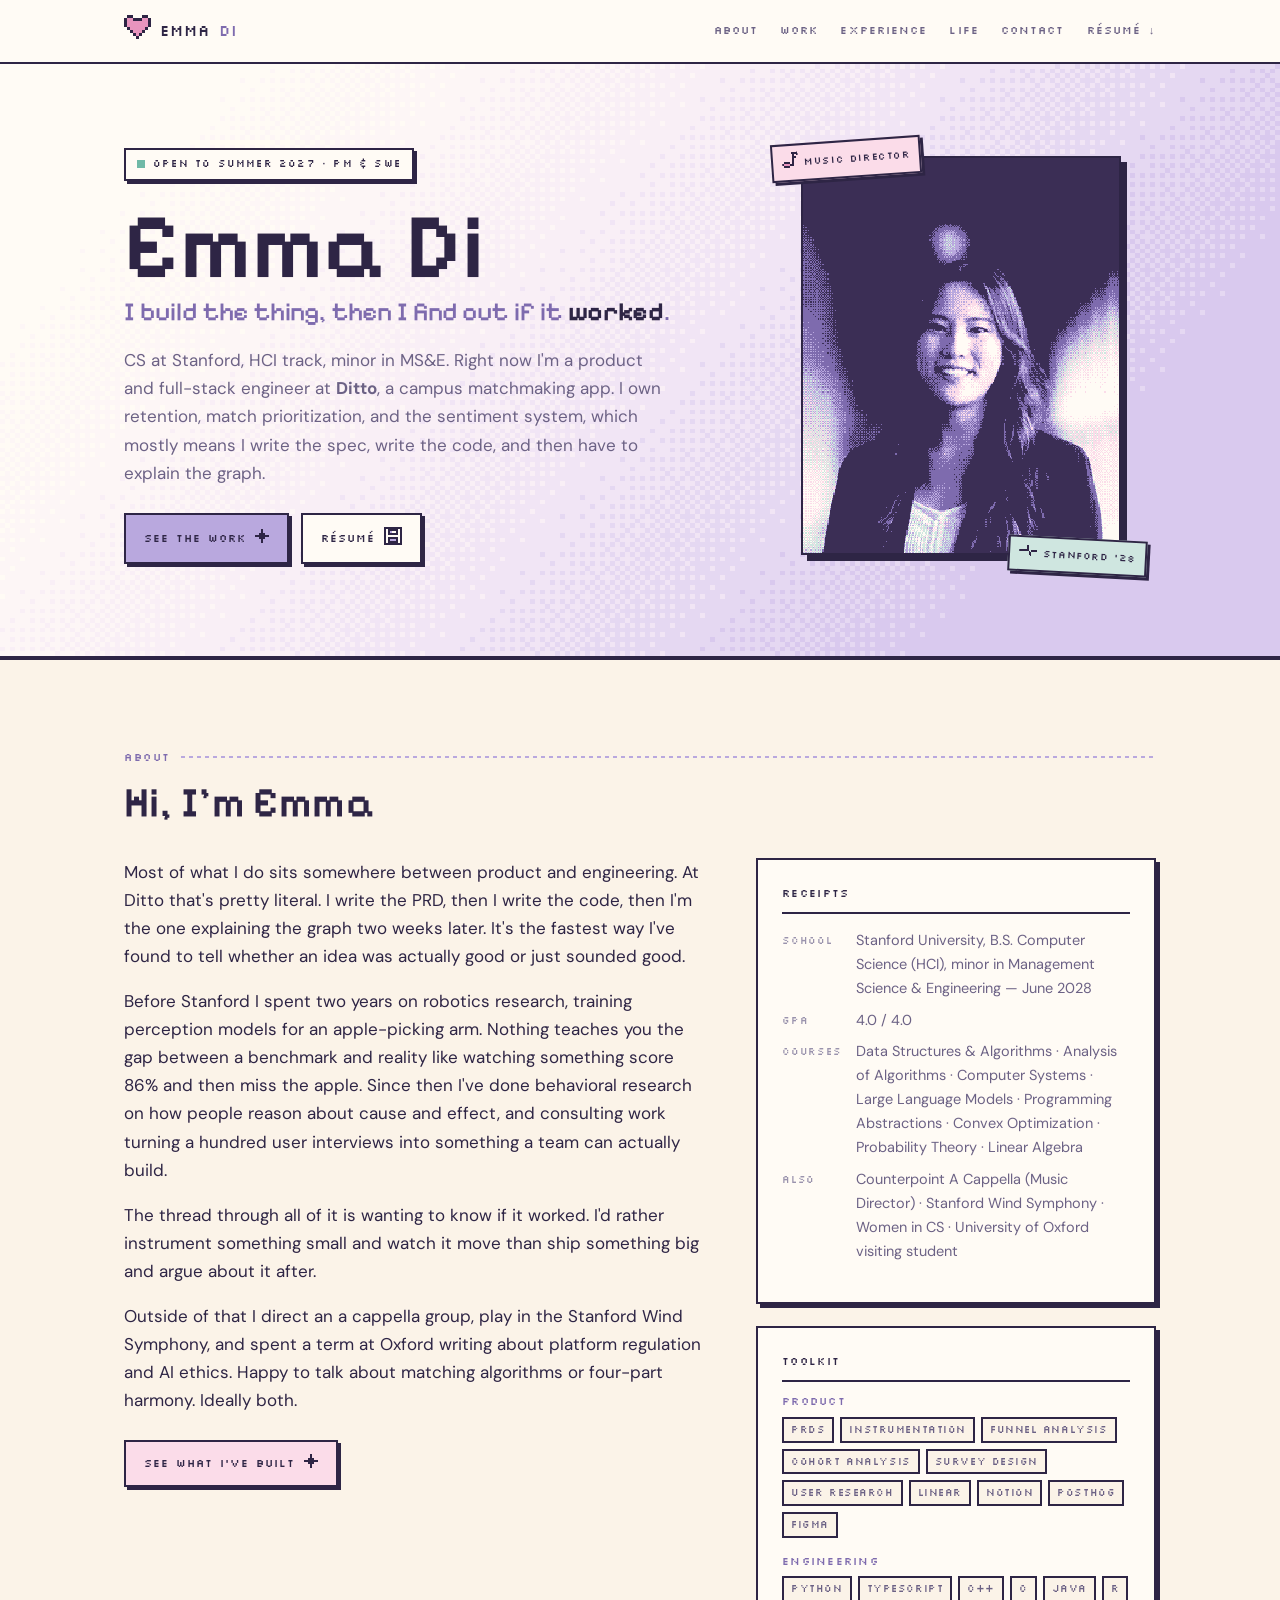
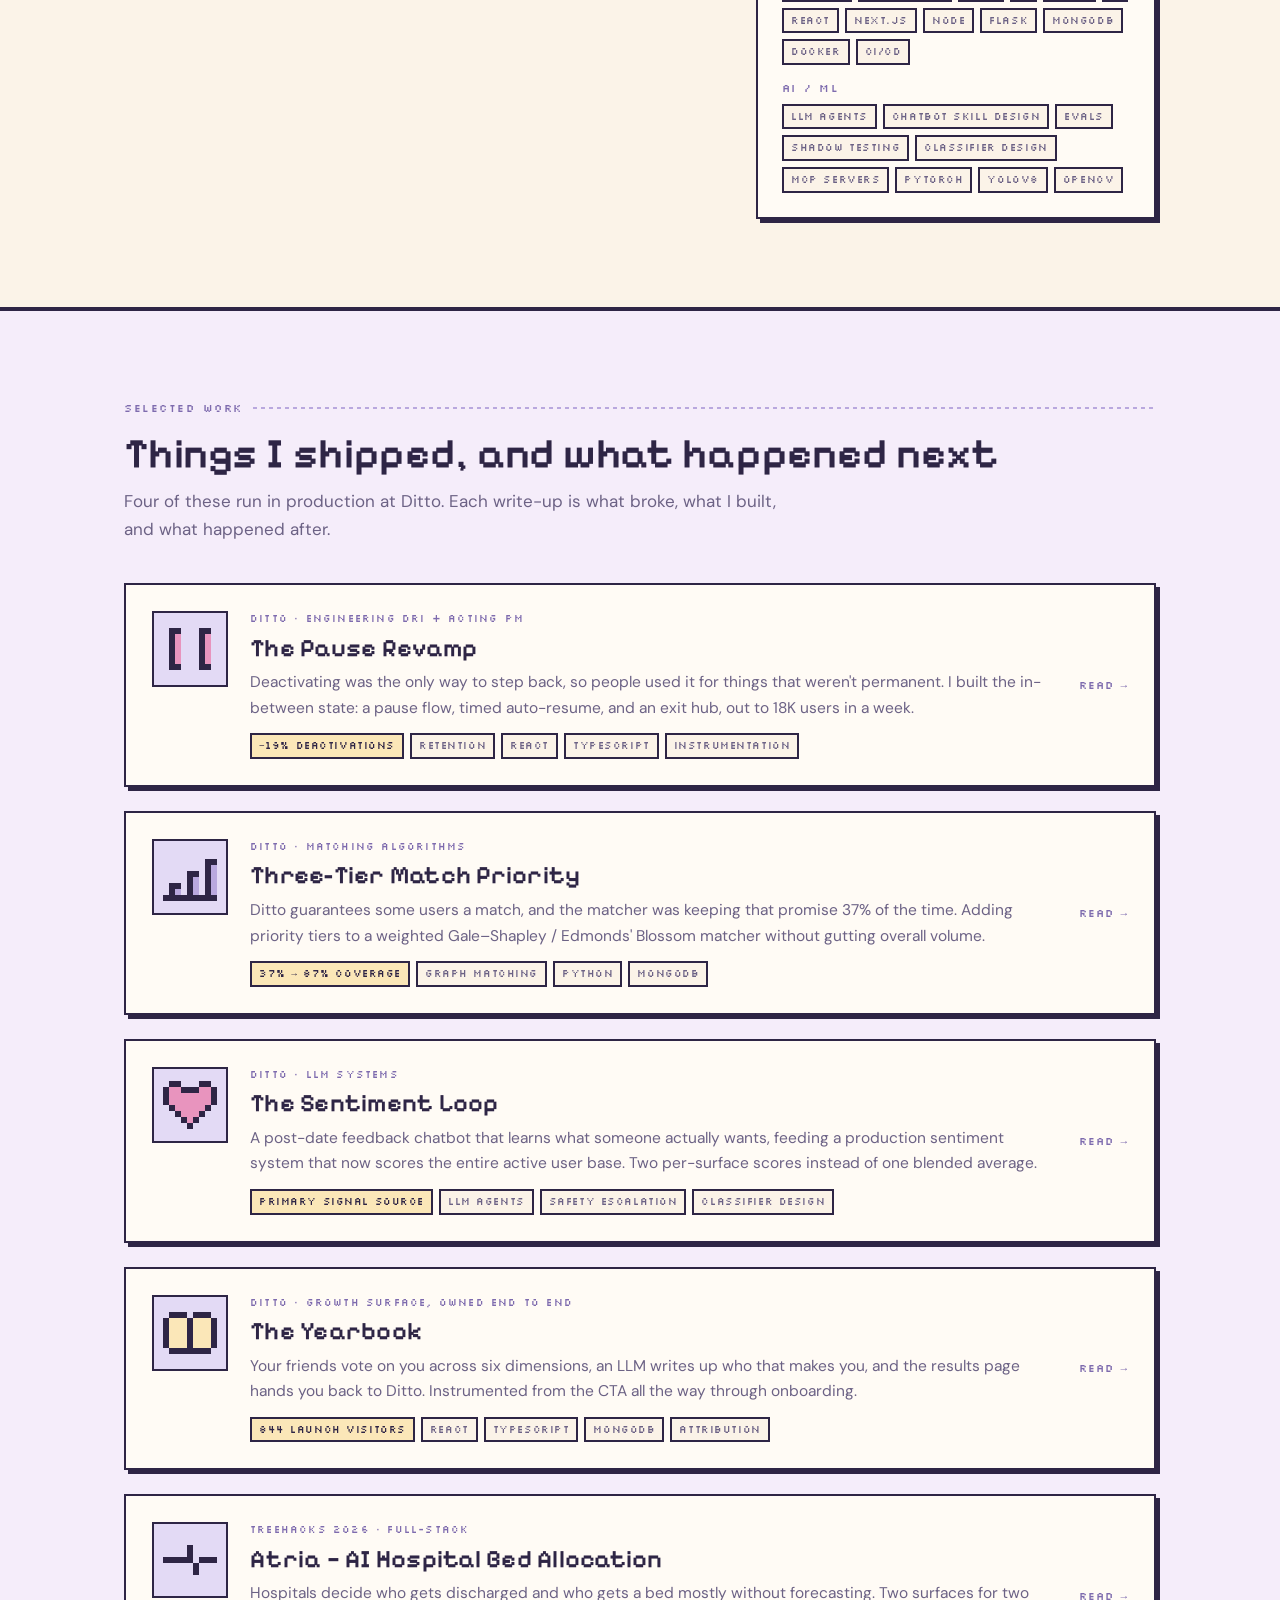
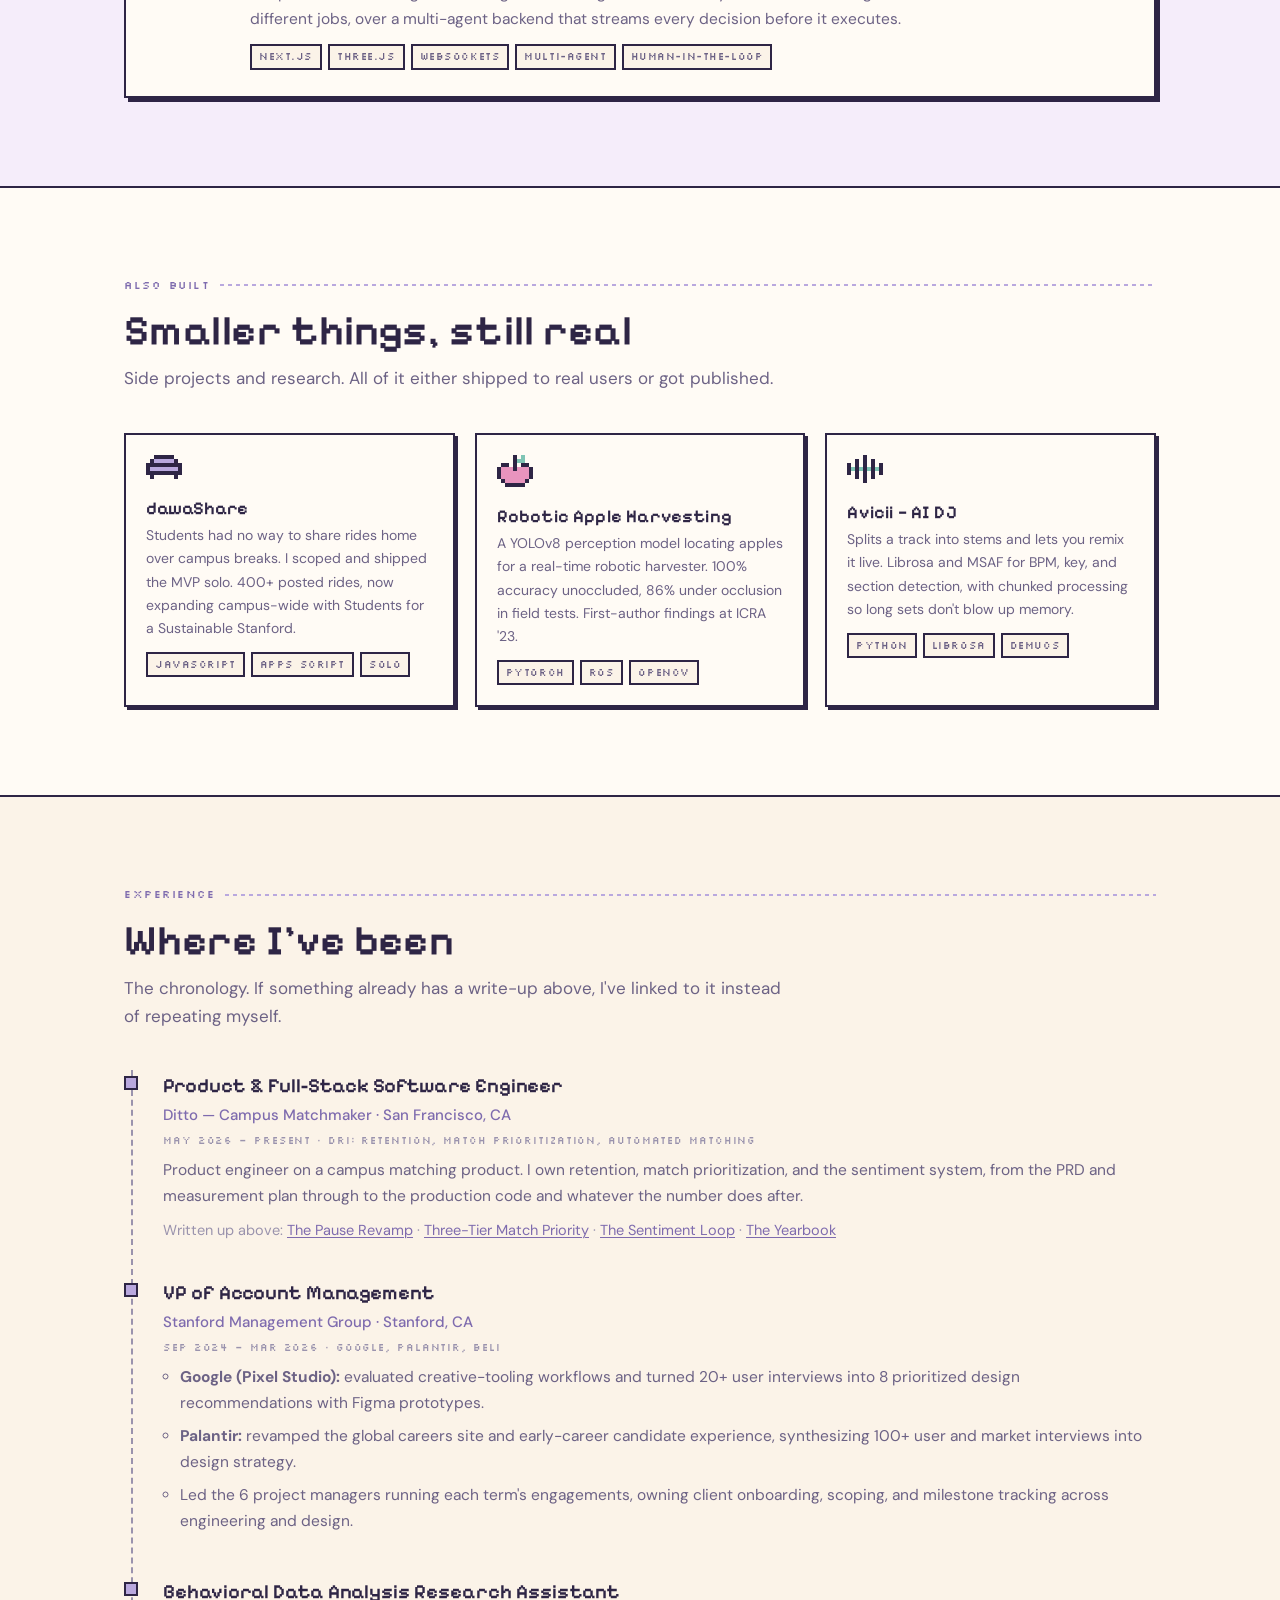
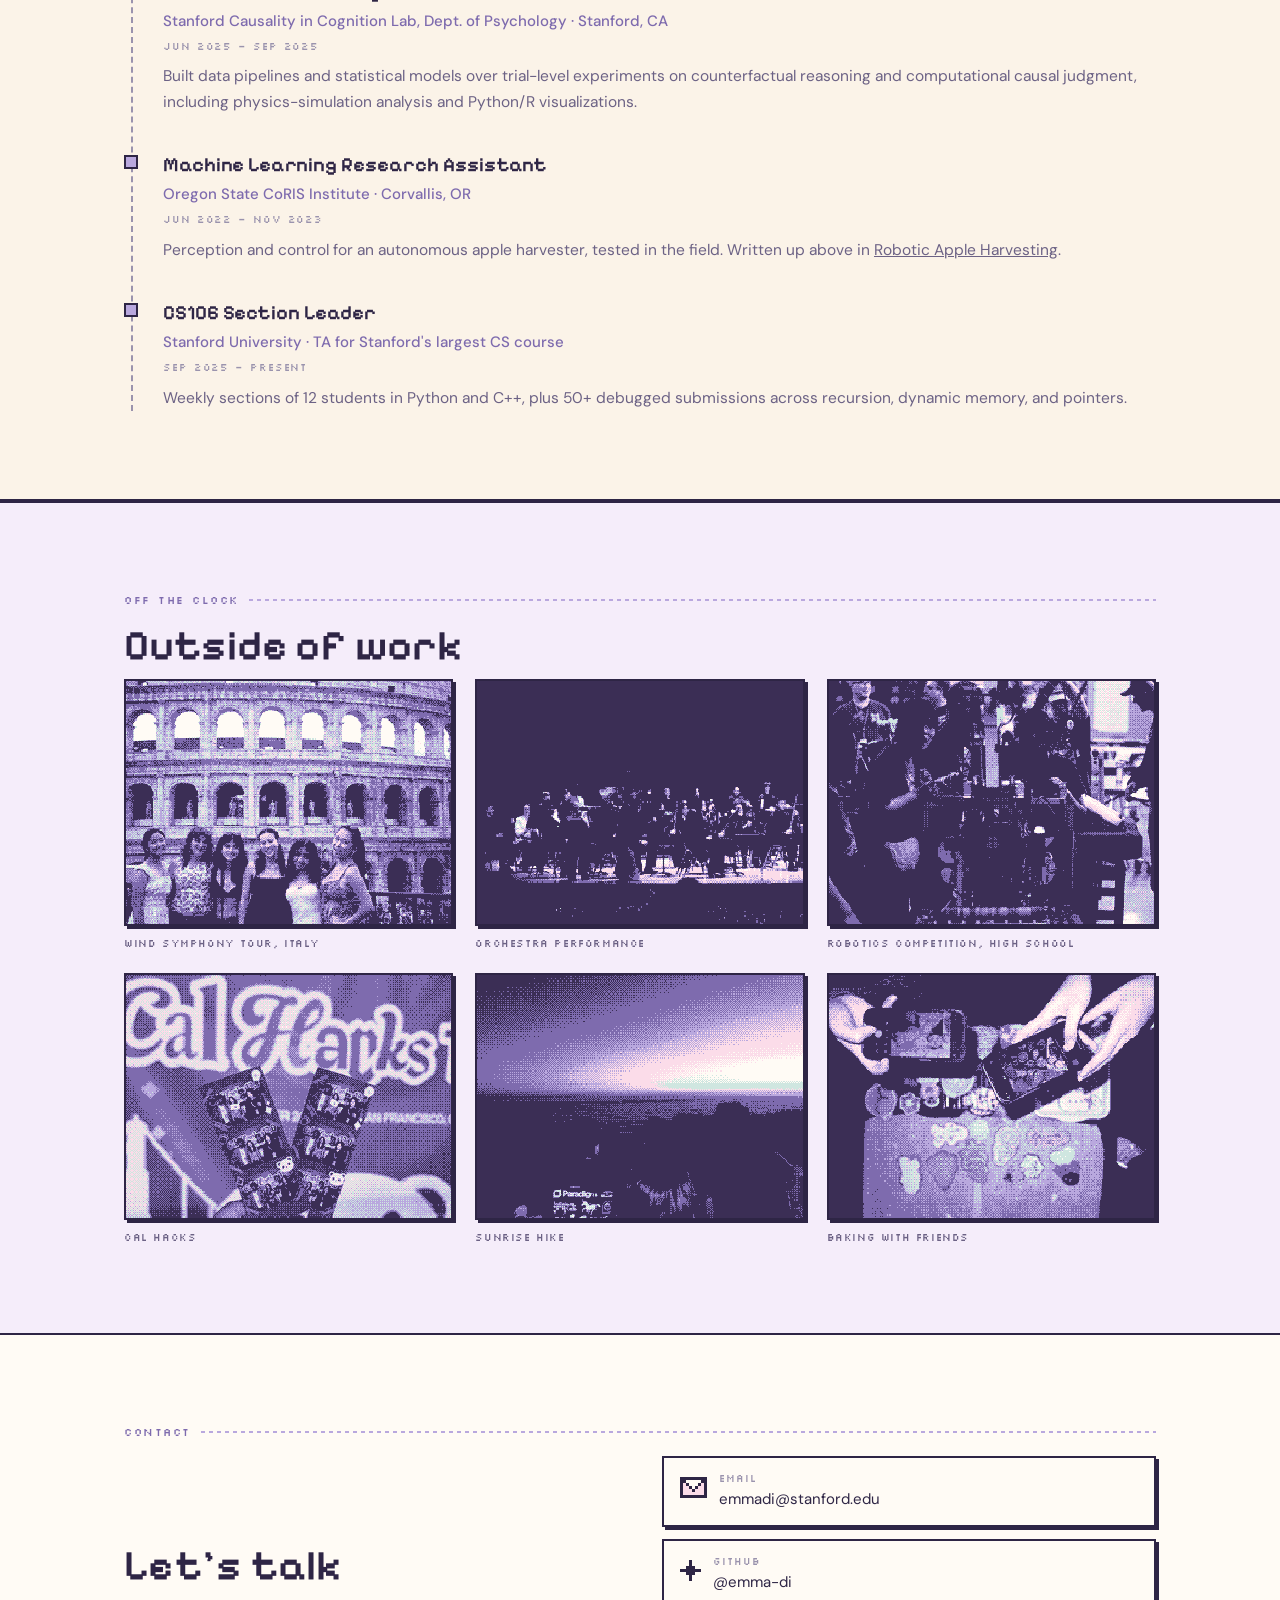
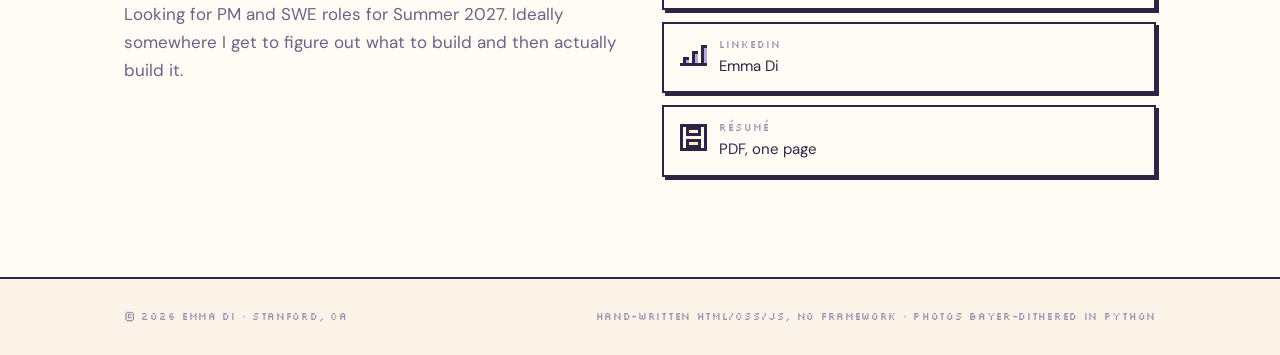
==== index.html @ 9a25c377 "Fix stretched headshot, crop to 4:5 The height attribute was acting as a presentational hint against" ====
<!doctype html>
<html lang="en">
  <head>
    <meta charset="utf-8" />
    <meta name="viewport" content="width=device-width, initial-scale=1" />
    <title>Emma Di — Product &amp; Full-Stack Engineer</title>
    <meta
      name="description"
      content="Emma Di — product and full-stack engineer. CS (HCI) at Stanford, product engineer at Ditto. I ship the product and own the number it moves."
    />
    <meta
      property="og:title"
      content="Emma Di — Product &amp; Full-Stack Engineer"
    />
    <meta
      property="og:description"
      content="I ship the product and own the number it moves. CS (HCI) @ Stanford, product engineer @ Ditto."
    />
    <meta property="og:type" content="website" />
    <meta property="og:url" content="https://emma-di.github.io/" />
    <link
      rel="icon"
      href="data:image/svg+xml,%3Csvg xmlns='http://www.w3.org/2000/svg' viewBox='0 0 9 8' shape-rendering='crispEdges'%3E%3Cpath fill='%23E894BE' d='M1 1h2v1H1zM6 1h2v1H6zM1 2h7v2H1zM2 4h5v1H2zM3 5h3v1H3zM4 6h1v1H4z'/%3E%3C/svg%3E"
    />
    <link rel="preconnect" href="https://fonts.googleapis.com" />
    <link rel="preconnect" href="https://fonts.gstatic.com" crossorigin />
    <link
      href="https://fonts.googleapis.com/css2?family=Pixelify+Sans:wght@400..700&family=Silkscreen:wght@400;700&family=DM+Sans:opsz,wght@9..40,400;9..40,500;9..40,700&display=swap"
      rel="stylesheet"
    />
    <link rel="stylesheet" href="assets/style.css" />
  </head>
  <body>
    <nav class="nav">
      <div class="wrap nav__in">
        <a class="nav__mark" href="/">
          <span data-sprite="heart" data-unit="3" data-accent="#E894BE"></span>
          EMMA<span>DI</span>
        </a>
        <button
          class="nav__toggle"
          aria-expanded="false"
          aria-controls="navlinks"
        >
          MENU
        </button>
        <div class="nav__links" id="navlinks">
          <a href="#about">About</a>
          <a href="#work">Work</a>
          <a href="#experience">Experience</a>
          <a href="#life">Life</a>
          <a href="#contact">Contact</a>
          <a href="assets/EmmaDi-Resume.pdf">Résumé ↓</a>
        </div>
      </div>
    </nav>

    <!-- ============ HERO ============ -->
    <header class="hero">
      <canvas
        class="hero__bg px"
        data-dither="hero"
        aria-hidden="true"
      ></canvas>
      <div class="wrap hero__in">
        <div>
          <p class="hero__status">
            <span class="blip"></span> Open to Summer 2027 · PM &amp; SWE
          </p>
          <h1>Emma Di</h1>
          <p class="hero__tag">I build the thing, then I find out if it <b>worked</b>.</p>
          <p class="hero__body">
            CS at Stanford, HCI track, minor in MS&amp;E. Right now I'm a product and
            full-stack engineer at <b>Ditto</b>, a campus matchmaking app. I own
            retention, match prioritization, and the sentiment system, which mostly
            means I write the spec, write the code, and then have to explain the graph.
          </p>
          <div class="hero__cta">
            <a class="btn btn--primary" href="#work"
              >See the work <span data-sprite="star" data-unit="2"></span
            ></a>
            <a class="btn" href="assets/EmmaDi-Resume.pdf"
              >Résumé
              <span
                data-sprite="disk"
                data-unit="2"
                data-accent="#B9A8DE"
              ></span
            ></a>
          </div>
        </div>

        <div class="portrait">
          <div class="portrait__frame">
            <span class="sticker sticker--tl">
              <span
                data-sprite="note"
                data-unit="2"
                data-accent="#E894BE"
              ></span>
              music director
            </span>
            <img
              class="px"
              src="assets/img/emma.png"
              alt="Emma Di"
              width="260"
              height="325"
            />
            <span class="sticker sticker--br">
              <span data-sprite="pulse" data-unit="2"></span> stanford '28
            </span>
          </div>
        </div>
      </div>
    </header>

    <!-- ============ ABOUT ============ -->
    <section class="section section--tint" id="about">
      <div class="wrap">
        <p class="eyebrow reveal">About</p>
        <h2 class="section-title reveal">Hi, I'm Emma</h2>

        <div class="about" style="margin-top: 32px">
          <div class="reveal">
            <p>
              Most of what I do sits somewhere between product and engineering. At Ditto
              that's pretty literal. I write the PRD, then I write the code, then I'm the
              one explaining the graph two weeks later. It's the fastest way I've found to
              tell whether an idea was actually good or just sounded good.
            </p>
            <p>
              Before Stanford I spent two years on robotics research, training perception
              models for an apple-picking arm. Nothing teaches you the gap between a
              benchmark and reality like watching something score 86% and then miss the
              apple. Since then I've done behavioral research on how people reason about
              cause and effect, and consulting work turning a hundred user interviews into
              something a team can actually build.
            </p>
            <p>
              The thread through all of it is wanting to know if it worked. I'd rather
              instrument something small and watch it move than ship something big and
              argue about it after.
            </p>
            <p>
              Outside of that I direct an a cappella group, play in the Stanford Wind
              Symphony, and spent a term at Oxford writing about platform regulation and
              AI ethics. Happy to talk about matching algorithms or four-part harmony.
              Ideally both.
            </p>
            <p style="margin-top: 26px">
              <a class="btn btn--blush" href="#work"
                >See what I've built
                <span data-sprite="star" data-unit="2"></span
              ></a>
            </p>
          </div>

          <div class="reveal">
            <div class="panel" style="margin-bottom: 22px">
              <div class="panel__title">Receipts</div>
              <dl class="kv">
                <dt>School</dt>
                <dd>
                  Stanford University, B.S. Computer Science (HCI), minor in
                  Management Science &amp; Engineering — June 2028
                </dd>
                <dt>GPA</dt>
                <dd>4.0 / 4.0</dd>
                <dt>Courses</dt>
                <dd>
                  Data Structures &amp; Algorithms · Analysis of Algorithms ·
                  Computer Systems · Large Language Models · Programming
                  Abstractions · Convex Optimization · Probability Theory ·
                  Linear Algebra
                </dd>
                <dt>Also</dt>
                <dd>
                  Counterpoint A Cappella (Music Director) · Stanford Wind
                  Symphony · Women in CS · University of Oxford visiting student
                </dd>
              </dl>
            </div>

            <div class="panel">
              <div class="panel__title">Toolkit</div>
              <div class="skills">
                <div>
                  <h4>Product</h4>
                  <div class="chips">
                    <span class="chip">PRDs</span
                    ><span class="chip">Instrumentation</span
                    ><span class="chip">Funnel analysis</span>
                    <span class="chip">Cohort analysis</span
                    ><span class="chip">Survey design</span
                    ><span class="chip">User research</span>
                    <span class="chip">Linear</span
                    ><span class="chip">Notion</span
                    ><span class="chip">PostHog</span
                    ><span class="chip">Figma</span>
                  </div>
                </div>
                <div>
                  <h4>Engineering</h4>
                  <div class="chips">
                    <span class="chip">Python</span
                    ><span class="chip">TypeScript</span
                    ><span class="chip">C++</span><span class="chip">C</span>
                    <span class="chip">Java</span><span class="chip">R</span
                    ><span class="chip">React</span
                    ><span class="chip">Next.js</span>
                    <span class="chip">Node</span><span class="chip">Flask</span
                    ><span class="chip">MongoDB</span
                    ><span class="chip">Docker</span
                    ><span class="chip">CI/CD</span>
                  </div>
                </div>
                <div>
                  <h4>AI / ML</h4>
                  <div class="chips">
                    <span class="chip">LLM agents</span
                    ><span class="chip">Chatbot skill design</span
                    ><span class="chip">Evals</span>
                    <span class="chip">Shadow testing</span
                    ><span class="chip">Classifier design</span
                    ><span class="chip">MCP servers</span>
                    <span class="chip">PyTorch</span
                    ><span class="chip">YOLOv8</span
                    ><span class="chip">OpenCV</span>
                  </div>
                </div>
              </div>
            </div>
          </div>
        </div>
      </div>
    </section>

    <!-- ============ WORK ============ -->
    <section class="section section--lilac" id="work">
      <div class="wrap">
        <p class="eyebrow reveal">Selected work</p>
        <h2 class="section-title reveal">
          Things I shipped, and what happened next
        </h2>
        <p class="section-lede reveal">
          Four of these run in production at Ditto. Each write-up is what broke, what I
          built, and what happened after.
        </p>

        <div class="work-grid">
          <a class="card reveal" href="work/pause-revamp.html">
            <span
              class="card__icon"
              data-sprite="pause"
              data-unit="6"
              data-accent="#E894BE"
            ></span>
            <div>
              <div class="card__kicker">
                Ditto · Engineering DRI + acting PM
              </div>
              <h3>The Pause Revamp</h3>
              <p>
                Deactivating was the only way to step back, so people used it
                for things that weren't permanent. I built the in-between state:
                a pause flow, timed auto-resume, and an exit hub, out to 18K
                users in a week.
              </p>
              <div class="chips">
                <span class="chip chip--win">−19% deactivations</span>
                <span class="chip">Retention</span
                ><span class="chip">React</span>
                <span class="chip">TypeScript</span
                ><span class="chip">Instrumentation</span>
              </div>
            </div>
            <span class="card__go">Read →</span>
          </a>

          <a class="card reveal" href="work/match-priority.html">
            <span
              class="card__icon"
              data-sprite="graph"
              data-unit="6"
              data-accent="#B9A8DE"
            ></span>
            <div>
              <div class="card__kicker">Ditto · Matching algorithms</div>
              <h3>Three-Tier Match Priority</h3>
              <p>
                Ditto guarantees some users a match, and the matcher was keeping
                that promise 37% of the time. Adding priority tiers to a
                weighted Gale–Shapley / Edmonds' Blossom matcher without gutting
                overall volume.
              </p>
              <div class="chips">
                <span class="chip chip--win">37% → 87% coverage</span>
                <span class="chip">Graph matching</span
                ><span class="chip">Python</span>
                <span class="chip">MongoDB</span>
              </div>
            </div>
            <span class="card__go">Read →</span>
          </a>

          <a class="card reveal" href="work/sentiment-loop.html">
            <span
              class="card__icon"
              data-sprite="heart"
              data-unit="6"
              data-accent="#E894BE"
            ></span>
            <div>
              <div class="card__kicker">Ditto · LLM systems</div>
              <h3>The Sentiment Loop</h3>
              <p>
                A post-date feedback chatbot that learns what someone actually
                wants, feeding a production sentiment system that now scores the
                entire active user base. Two per-surface scores instead of one
                blended average.
              </p>
              <div class="chips">
                <span class="chip chip--win">Primary signal source</span>
                <span class="chip">LLM agents</span
                ><span class="chip">Safety escalation</span>
                <span class="chip">Classifier design</span>
              </div>
            </div>
            <span class="card__go">Read →</span>
          </a>

          <a class="card reveal" href="work/yearbook.html">
            <span
              class="card__icon"
              data-sprite="book"
              data-unit="6"
              data-accent="#FBE7B8"
            ></span>
            <div>
              <div class="card__kicker">
                Ditto · Growth surface, owned end to end
              </div>
              <h3>The Yearbook</h3>
              <p>
                Your friends vote on you across six dimensions, an LLM writes up
                who that makes you, and the results page hands you back to
                Ditto. Instrumented from the CTA all the way through onboarding.
              </p>
              <div class="chips">
                <span class="chip chip--win">844 launch visitors</span>
                <span class="chip">React</span
                ><span class="chip">TypeScript</span>
                <span class="chip">MongoDB</span
                ><span class="chip">Attribution</span>
              </div>
            </div>
            <span class="card__go">Read →</span>
          </a>

          <a class="card reveal" href="work/atria.html">
            <span
              class="card__icon"
              data-sprite="pulse"
              data-unit="6"
              data-accent="#7FC4B4"
            ></span>
            <div>
              <div class="card__kicker">TreeHacks 2026 · Full-stack</div>
              <h3>Atria — AI Hospital Bed Allocation</h3>
              <p>
                Hospitals decide who gets discharged and who gets a bed mostly
                without forecasting. Two surfaces for two different jobs, over a
                multi-agent backend that streams every decision before it
                executes.
              </p>
              <div class="chips">
                <span class="chip">Next.js</span
                ><span class="chip">Three.js</span>
                <span class="chip">WebSockets</span
                ><span class="chip">Multi-agent</span>
                <span class="chip">Human-in-the-loop</span>
              </div>
            </div>
            <span class="card__go">Read →</span>
          </a>
        </div>
      </div>
    </section>

    <!-- ============ MORE ============ -->
    <section class="section">
      <div class="wrap">
        <p class="eyebrow reveal">Also built</p>
        <h2 class="section-title reveal">Smaller things, still real</h2>
        <p class="section-lede reveal">
          Side projects and research. All of it either shipped to real users or got
          published.
        </p>

        <div class="mini-grid">
          <a
            class="mini reveal"
            href="https://github.com/emma-di/dawaShare"
            target="_blank"
            rel="noopener"
          >
            <span data-sprite="car" data-unit="4" data-accent="#B9A8DE"></span>
            <h4 style="margin-top: 12px">dawaShare</h4>
            <p>
              Students had no way to share rides home over campus breaks. I
              scoped and shipped the MVP solo. 400+ posted rides, now expanding
              campus-wide with Students for a Sustainable Stanford.
            </p>
            <div class="chips">
              <span class="chip">JavaScript</span
              ><span class="chip">Apps Script</span
              ><span class="chip">Solo</span>
            </div>
          </a>

          <a
            class="mini reveal"
            id="apple"
            href="https://github.com/emma-di/applevision_rospkg"
            target="_blank"
            rel="noopener"
          >
            <span
              data-sprite="apple"
              data-unit="4"
              data-accent="#E894BE"
            ></span>
            <h4 style="margin-top: 12px">Robotic Apple Harvesting</h4>
            <p>
              A YOLOv8 perception model locating apples for a real-time robotic
              harvester. 100% accuracy unoccluded, 86% under occlusion in field
              tests. First-author findings at ICRA '23.
            </p>
            <div class="chips">
              <span class="chip">PyTorch</span><span class="chip">ROS</span
              ><span class="chip">OpenCV</span>
            </div>
          </a>

          <a
            class="mini reveal"
            href="https://github.com/emma-di/avicii"
            target="_blank"
            rel="noopener"
          >
            <span data-sprite="wave" data-unit="4" data-accent="#7FC4B4"></span>
            <h4 style="margin-top: 12px">Avicii — AI DJ</h4>
            <p>
              Splits a track into stems and lets you remix it live. Librosa and
              MSAF for BPM, key, and section detection, with chunked processing
              so long sets don't blow up memory.
            </p>
            <div class="chips">
              <span class="chip">Python</span><span class="chip">Librosa</span
              ><span class="chip">Demucs</span>
            </div>
          </a>
        </div>
      </div>
    </section>

    <!-- ============ EXPERIENCE ============ -->
    <section class="section section--tint" id="experience">
      <div class="wrap">
        <p class="eyebrow reveal">Experience</p>
        <h2 class="section-title reveal">Where I've been</h2>
        <p class="section-lede reveal">
          The chronology. If something already has a write-up above, I've linked to it
          instead of repeating myself.
        </p>

        <ul class="tl">
          <li class="reveal">
            <div class="tl__role">
              Product &amp; Full-Stack Software Engineer
            </div>
            <div class="tl__org">
              Ditto — Campus Matchmaker · San Francisco, CA
            </div>
            <div class="tl__when">
              May 2026 – Present · DRI: retention, match prioritization,
              automated matching
            </div>
            <div class="tl__body">
              <p style="margin-bottom:10px">
                Product engineer on a campus matching product. I own retention, match
                prioritization, and the sentiment system, from the PRD and measurement
                plan through to the production code and whatever the number does after.
              </p>
              <p class="tl__links" style="margin:0">
                Written up above:
                <a href="work/pause-revamp.html">The Pause Revamp</a> ·
                <a href="work/match-priority.html">Three-Tier Match Priority</a> ·
                <a href="work/sentiment-loop.html">The Sentiment Loop</a> ·
                <a href="work/yearbook.html">The Yearbook</a>
              </p>
            </div>
          </li>

          <li class="reveal">
            <div class="tl__role">VP of Account Management</div>
            <div class="tl__org">Stanford Management Group · Stanford, CA</div>
            <div class="tl__when">
              Sep 2024 – Mar 2026 · Google, Palantir, Beli
            </div>
            <div class="tl__body">
              <ul>
                <li>
                  <b>Google (Pixel Studio):</b> evaluated creative-tooling
                  workflows and turned 20+ user interviews into 8 prioritized
                  design recommendations with Figma prototypes.
                </li>
                <li>
                  <b>Palantir:</b> revamped the global careers site and
                  early-career candidate experience, synthesizing 100+ user and
                  market interviews into design strategy.
                </li>
                <li>
                  Led the 6 project managers running each term's engagements,
                  owning client onboarding, scoping, and milestone tracking
                  across engineering and design.
                </li>
              </ul>
            </div>
          </li>

          <li class="reveal">
            <div class="tl__role">
              Behavioral Data Analysis Research Assistant
            </div>
            <div class="tl__org">
              Stanford Causality in Cognition Lab, Dept. of Psychology ·
              Stanford, CA
            </div>
            <div class="tl__when">Jun 2025 – Sep 2025</div>
            <div class="tl__body">
              Built data pipelines and statistical models over trial-level
              experiments on counterfactual reasoning and computational causal
              judgment, including physics-simulation analysis and Python/R
              visualizations.
            </div>
          </li>

          <li class="reveal">
            <div class="tl__role">Machine Learning Research Assistant</div>
            <div class="tl__org">
              Oregon State CoRIS Institute · Corvallis, OR
            </div>
            <div class="tl__when">Jun 2022 – Nov 2023</div>
            <div class="tl__body">
              Perception and control for an autonomous apple harvester, tested in the
              field. Written up above in
              <a href="#apple">Robotic Apple Harvesting</a>.
            </div>
          </li>

          <li class="reveal">
            <div class="tl__role">CS106 Section Leader</div>
            <div class="tl__org">
              Stanford University · TA for Stanford's largest CS course
            </div>
            <div class="tl__when">Sep 2025 – Present</div>
            <div class="tl__body">
              Weekly sections of 12 students in Python and C++, plus 50+
              debugged submissions across recursion, dynamic memory, and
              pointers.
            </div>
          </li>
        </ul>
      </div>
    </section>

    <!-- ============ LIFE ============ -->
    <section class="section section--lilac" id="life">
      <div class="wrap">
        <p class="eyebrow reveal">Off the clock</p>
        <h2 class="section-title reveal">Outside of work</h2>

        <div class="life">
          <figure class="reveal">
            <img
              class="px"
              src="assets/img/life-symphony.png"
              alt="On tour in Italy with the Stanford Wind Symphony"
              loading="lazy"
            />
            <figcaption>Wind Symphony tour, Italy</figcaption>
          </figure>
          <figure class="reveal">
            <img
              class="px"
              src="assets/img/life-orchestra.png"
              alt="Performing with an orchestra"
              loading="lazy"
            />
            <figcaption>Orchestra performance</figcaption>
          </figure>
          <figure class="reveal">
            <img
              class="px"
              src="assets/img/life-robotics.png"
              alt="High school robotics team at competition"
              loading="lazy"
            />
            <figcaption>
              Robotics competition, high school
            </figcaption>
          </figure>
          <figure class="reveal">
            <img
              class="px"
              src="assets/img/life-hackathon.png"
              alt="Photo booth at a Cal Hacks event"
              loading="lazy"
            />
            <figcaption>Cal Hacks</figcaption>
          </figure>
          <figure class="reveal">
            <img
              class="px"
              src="assets/img/life-hike.png"
              alt="Sunrise hike with friends"
              loading="lazy"
            />
            <figcaption>Sunrise hike</figcaption>
          </figure>
          <figure class="reveal">
            <img
              class="px"
              src="assets/img/life-cookies.png"
              alt="Baking cookies with friends"
              loading="lazy"
            />
            <figcaption>
              Baking with friends
            </figcaption>
          </figure>
        </div>
      </div>
    </section>

    <!-- ============ CONTACT ============ -->
    <section class="section" id="contact">
      <div class="wrap">
        <p class="eyebrow reveal">Contact</p>
        <div class="contact">
          <div class="reveal">
            <h2 class="section-title">Let's talk</h2>
            <p style="color: var(--ink-2); max-width: 46ch">
              Looking for PM and SWE roles for Summer 2027. Ideally somewhere I get to figure
          out what to build and then actually build it.
            </p>
          </div>

          <ul class="contact-list reveal">
            <li>
              <a href="mailto:emmadi@stanford.edu">
                <span
                  data-sprite="mail"
                  data-unit="3"
                  data-accent="#FBDCE9"
                ></span>
                <span><b>Email</b>emmadi@stanford.edu</span></a
              >
            </li>
            <li>
              <a
                href="https://github.com/emma-di"
                target="_blank"
                rel="noopener"
              >
                <span data-sprite="star" data-unit="3"></span>
                <span><b>GitHub</b>@emma-di</span></a
              >
            </li>
            <li>
              <a
                href="https://linkedin.com/in/emma-di-0b9423253/"
                target="_blank"
                rel="noopener"
              >
                <span
                  data-sprite="graph"
                  data-unit="3"
                  data-accent="#B9A8DE"
                ></span>
                <span><b>LinkedIn</b>Emma Di</span></a
              >
            </li>
            <li>
              <a href="assets/EmmaDi-Resume.pdf">
                <span
                  data-sprite="disk"
                  data-unit="3"
                  data-accent="#FBE7B8"
                ></span>
                <span><b>Résumé</b>PDF, one page</span></a
              >
            </li>
          </ul>
        </div>
      </div>
    </section>

    <footer class="footer">
      <div class="wrap footer__in">
        <span>© <span data-year>2026</span> Emma Di · Stanford, CA</span>
        <span
          >Hand-written HTML/CSS/JS, no framework · photos Bayer-dithered in
          Python</span
        >
      </div>
    </footer>

    <script src="assets/site.js"></script>
  </body>
</html>
---- assets/style.css ----
/* ============================================================
   emma di — pastel pixel portfolio
   4px grid, 2px borders, hard shadows, no border-radius.
   ============================================================ */

:root {
  --paper: #fffbf5;
  --paper-2: #fbf3e8;
  --paper-3: #f5edfa;
  --ink: #2e2545;
  --ink-2: #6c6285;
  --ink-3: #9a93ad;

  --lilac: #b9a8de;
  --lilac-soft: #e3daf5;
  --lilac-deep: #7e6bae;
  --blush: #fbdce9;
  --blush-deep: #e894be;
  --mint: #cfe6e0;
  --mint-deep: #6fb9a7;
  --butter: #fbe7b8;
  --butter-deep: #e0b44e;

  --shadow: 4px 4px 0 var(--ink);
  --shadow-sm: 3px 3px 0 var(--ink);
  --shadow-lg: 6px 6px 0 var(--ink);

  --display: "Pixelify Sans", "Courier New", monospace;
  --micro: "Silkscreen", "Courier New", monospace;
  --body: "DM Sans", -apple-system, BlinkMacSystemFont, "Segoe UI", sans-serif;

  --wrap: 1080px;
}

/* ---------- reset ---------- */
*,
*::before,
*::after {
  box-sizing: border-box;
}
html {
  scroll-behavior: smooth;
  scroll-padding-top: 80px;
}
body {
  margin: 0;
  background: var(--paper);
  color: var(--ink);
  font-family: var(--body);
  font-size: 17px;
  line-height: 1.65;
  -webkit-font-smoothing: antialiased;
}
img {
  max-width: 100%;
  height: auto;
  display: block;
}
a {
  color: inherit;
}
h1,
h2,
h3,
h4 {
  margin: 0;
  font-family: var(--display);
  font-weight: 600;
  line-height: 1.1;
  letter-spacing: 0.01em;
}
p {
  margin: 0 0 1em;
}
ul {
  margin: 0;
  padding-left: 1.15em;
}
li {
  margin-bottom: 0.5em;
}

/* dithered images must stay crunchy at any scale */
.px {
  image-rendering: pixelated;
  image-rendering: crisp-edges;
}

/* ---------- layout ---------- */
.wrap {
  width: 100%;
  max-width: var(--wrap);
  margin: 0 auto;
  padding: 0 24px;
}
.section {
  padding: 88px 0;
}
.section--tint {
  background: var(--paper-2);
  border-block: 2px solid var(--ink);
}
.section--lilac {
  background: var(--paper-3);
  border-block: 2px solid var(--ink);
}

.eyebrow {
  font-family: var(--micro);
  font-size: 11px;
  letter-spacing: 0.14em;
  text-transform: uppercase;
  color: var(--lilac-deep);
  margin: 0 0 14px;
  display: flex;
  align-items: center;
  gap: 10px;
}
.eyebrow::after {
  content: "";
  flex: 1;
  height: 2px;
  background: repeating-linear-gradient(
    90deg,
    var(--lilac) 0 4px,
    transparent 4px 8px
  );
}
.section-title {
  font-size: clamp(28px, 4.4vw, 42px);
  margin-bottom: 10px;
}
.section-lede {
  color: var(--ink-2);
  max-width: 56ch;
  margin-bottom: 40px;
}

/* ---------- checkerboard / dither textures ---------- */
.checker {
  background-image: repeating-conic-gradient(
    var(--lilac) 0% 25%,
    transparent 0% 50%
  );
  background-size: 6px 6px;
}
.checker-soft {
  background-image: repeating-conic-gradient(
    var(--lilac-soft) 0% 25%,
    transparent 0% 50%
  );
  background-size: 6px 6px;
}
.rule {
  height: 8px;
  border: 0;
  background-image: repeating-conic-gradient(
    var(--lilac) 0% 25%,
    transparent 0% 50%
  );
  background-size: 8px 8px;
  margin: 0;
}

/* ---------- nav ---------- */
.nav {
  position: sticky;
  top: 0;
  z-index: 50;
  background: var(--paper);
  border-bottom: 2px solid var(--ink);
}
.nav__in {
  display: flex;
  align-items: center;
  gap: 20px;
  height: 62px;
}
.nav__mark {
  font-family: var(--micro);
  font-size: 15px;
  letter-spacing: 0.06em;
  text-decoration: none;
  margin-right: auto;
  display: flex;
  align-items: center;
  gap: 9px;
}
.nav__mark span {
  color: var(--lilac-deep);
}
.nav__links {
  display: flex;
  gap: 22px;
  align-items: center;
}
.nav__links a {
  font-family: var(--micro);
  font-size: 11px;
  letter-spacing: 0.1em;
  text-transform: uppercase;
  text-decoration: none;
  color: var(--ink-2);
  padding: 4px 0;
  border-bottom: 2px solid transparent;
  transition:
    color 0.12s,
    border-color 0.12s;
}
.nav__links a:hover {
  color: var(--ink);
  border-bottom-color: var(--lilac);
}
.nav__toggle {
  display: none;
}

/* ---------- buttons ---------- */
.btn {
  display: inline-flex;
  align-items: center;
  gap: 9px;
  font-family: var(--micro);
  font-size: 11px;
  letter-spacing: 0.09em;
  text-transform: uppercase;
  text-decoration: none;
  padding: 12px 18px;
  border: 2px solid var(--ink);
  background: var(--paper);
  color: var(--ink);
  box-shadow: var(--shadow-sm);
  cursor: pointer;
  transition:
    transform 0.1s ease,
    box-shadow 0.1s ease;
}
.btn:hover {
  transform: translate(-2px, -2px);
  box-shadow: 5px 5px 0 var(--ink);
}
.btn:active {
  transform: translate(2px, 2px);
  box-shadow: 1px 1px 0 var(--ink);
}
.btn--primary {
  background: var(--lilac);
}
.btn--blush {
  background: var(--blush);
}

/* ---------- hero ---------- */
.hero {
  position: relative;
  overflow: hidden;
  border-bottom: 2px solid var(--ink);
}
.hero__bg {
  position: absolute;
  inset: 0;
  width: 100%;
  height: 100%;
  z-index: 0;
}
.hero__in {
  position: relative;
  z-index: 1;
  display: grid;
  grid-template-columns: 1.35fr 0.9fr;
  gap: 56px;
  align-items: center;
  padding: 84px 24px 92px;
}
.hero h1 {
  font-size: clamp(52px, 9vw, 92px);
  line-height: 0.95;
  margin-bottom: 6px;
}
.hero__tag {
  font-family: var(--display);
  font-size: clamp(19px, 2.6vw, 26px);
  font-weight: 500;
  color: var(--lilac-deep);
  margin-bottom: 18px;
  line-height: 1.25;
}
.hero__tag b {
  color: var(--ink);
  font-weight: 700;
}
.hero__body {
  max-width: 46ch;
  color: var(--ink-2);
  font-size: 17px;
}
.hero__cta {
  display: flex;
  gap: 12px;
  flex-wrap: wrap;
  margin-top: 26px;
}
.hero__status {
  display: inline-flex;
  align-items: center;
  gap: 8px;
  font-family: var(--micro);
  font-size: 10px;
  letter-spacing: 0.12em;
  text-transform: uppercase;
  background: var(--paper);
  border: 2px solid var(--ink);
  box-shadow: var(--shadow-sm);
  padding: 6px 11px;
  margin-bottom: 22px;
  color: var(--ink);
}
.blip {
  width: 8px;
  height: 8px;
  background: var(--mint-deep);
  animation: blip 1.6s steps(2) infinite;
}
@keyframes blip {
  0%,
  60% {
    opacity: 1;
  }
  61%,
  100% {
    opacity: 0.25;
  }
}

.portrait {
  position: relative;
  justify-self: center;
}
.portrait img {
  width: min(320px, 62vw);
  border: 2px solid var(--ink);
  box-shadow: var(--shadow-lg);
  background: var(--paper);
  display: block;
}
.portrait__frame {
  position: relative;
}
.sticker {
  position: absolute;
  z-index: 2;
  background: var(--paper);
  border: 2px solid var(--ink);
  box-shadow: var(--shadow-sm);
  font-family: var(--micro);
  font-size: 10px;
  letter-spacing: 0.06em;
  padding: 6px 9px;
  display: flex;
  align-items: center;
  gap: 6px;
  white-space: nowrap;
}
.sticker--tl {
  top: -16px;
  left: -30px;
  transform: rotate(-4deg);
  background: var(--blush);
}
.sticker--br {
  bottom: -18px;
  right: -26px;
  transform: rotate(3deg);
  background: var(--mint);
}

/* ---------- work cards ---------- */
.work-grid {
  display: grid;
  gap: 24px;
}
.card {
  display: grid;
  grid-template-columns: 76px 1fr auto;
  gap: 22px;
  align-items: start;
  background: var(--paper);
  border: 2px solid var(--ink);
  box-shadow: var(--shadow);
  padding: 26px 26px;
  text-decoration: none;
  color: inherit;
  transition:
    transform 0.12s ease,
    box-shadow 0.12s ease,
    background 0.12s ease;
}
.card:hover {
  transform: translate(-3px, -3px);
  box-shadow: 7px 7px 0 var(--ink);
  background: var(--paper-2);
}
.card__icon {
  width: 76px;
  height: 76px;
  border: 2px solid var(--ink);
  display: grid;
  place-items: center;
  background: var(--lilac-soft);
}
.card__kicker {
  font-family: var(--micro);
  font-size: 10px;
  letter-spacing: 0.12em;
  text-transform: uppercase;
  color: var(--lilac-deep);
  margin-bottom: 7px;
}
.card h3 {
  font-size: 25px;
  margin-bottom: 8px;
}
.card p {
  color: var(--ink-2);
  font-size: 15.5px;
  margin-bottom: 12px;
}
.card__go {
  align-self: center;
  font-family: var(--micro);
  font-size: 11px;
  letter-spacing: 0.08em;
  text-transform: uppercase;
  color: var(--lilac-deep);
  white-space: nowrap;
}
.card:hover .card__go {
  color: var(--ink);
}

.chips {
  display: flex;
  flex-wrap: wrap;
  gap: 6px;
}
.chip {
  font-family: var(--micro);
  font-size: 9.5px;
  letter-spacing: 0.06em;
  text-transform: uppercase;
  border: 2px solid var(--ink);
  padding: 3px 7px;
  background: var(--paper-2);
  color: var(--ink-2);
}
.chip--win {
  background: var(--butter);
  color: var(--ink);
}

/* ---------- small project grid ---------- */
.mini-grid {
  display: grid;
  grid-template-columns: repeat(3, 1fr);
  gap: 20px;
}
.mini {
  border: 2px solid var(--ink);
  background: var(--paper);
  box-shadow: var(--shadow-sm);
  padding: 20px;
  text-decoration: none;
  color: inherit;
  transition:
    transform 0.12s ease,
    box-shadow 0.12s ease;
}
.mini:hover {
  transform: translate(-2px, -2px);
  box-shadow: 5px 5px 0 var(--ink);
}
.mini h4 {
  font-size: 18px;
  margin-bottom: 6px;
}
.mini p {
  font-size: 14px;
  color: var(--ink-2);
  margin-bottom: 12px;
}

/* ---------- experience timeline ---------- */
.tl {
  border-left: 2px dashed var(--ink-3);
  padding-left: 0;
  margin-left: 7px;
  list-style: none;
}
.tl > li {
  position: relative;
  padding: 0 0 34px 30px;
  margin: 0;
}
.tl > li::before {
  content: "";
  position: absolute;
  left: -9px;
  top: 6px;
  width: 14px;
  height: 14px;
  background: var(--lilac);
  border: 2px solid var(--ink);
}
.tl > li:last-child {
  padding-bottom: 0;
}
.tl__role {
  font-family: var(--display);
  font-size: 20px;
  font-weight: 600;
}
.tl__org {
  color: var(--lilac-deep);
  font-weight: 500;
  font-size: 15px;
}
.tl__when {
  font-family: var(--micro);
  font-size: 10px;
  letter-spacing: 0.09em;
  text-transform: uppercase;
  color: var(--ink-3);
  margin: 5px 0 9px;
}
.tl__body {
  font-size: 15.5px;
  color: var(--ink-2);
}
.tl__body ul {
  padding-left: 1.1em;
}

/* ---------- about ---------- */
.about {
  display: grid;
  grid-template-columns: 1.25fr 0.85fr;
  gap: 44px;
  align-items: start;
}
.panel {
  border: 2px solid var(--ink);
  background: var(--paper);
  box-shadow: var(--shadow);
  padding: 24px;
}
.panel__title {
  font-family: var(--micro);
  font-size: 11px;
  letter-spacing: 0.12em;
  text-transform: uppercase;
  padding-bottom: 10px;
  margin-bottom: 14px;
  border-bottom: 2px solid var(--ink);
}
.kv {
  display: grid;
  grid-template-columns: auto 1fr;
  gap: 8px 14px;
  font-size: 14.5px;
}
.kv dt {
  font-family: var(--micro);
  font-size: 10px;
  letter-spacing: 0.08em;
  text-transform: uppercase;
  color: var(--ink-3);
  padding-top: 4px;
}
.kv dd {
  margin: 0;
  color: var(--ink-2);
}

.skills {
  display: grid;
  gap: 18px;
}
.skills h4 {
  font-family: var(--micro);
  font-size: 10.5px;
  letter-spacing: 0.12em;
  text-transform: uppercase;
  color: var(--lilac-deep);
  margin-bottom: 9px;
  font-weight: 400;
}

/* ---------- life gallery ---------- */
.life {
  display: grid;
  grid-template-columns: repeat(3, 1fr);
  gap: 22px;
}
.life figure {
  margin: 0;
}
.life img {
  width: 100%; aspect-ratio: 4 / 3; object-fit: cover;
  border: 2px solid var(--ink);
  box-shadow: var(--shadow-sm);
  background: var(--paper);
}
.life figcaption {
  font-family: var(--micro);
  font-size: 10px;
  letter-spacing: 0.06em;
  color: var(--ink-2);
  margin-top: 10px;
  line-height: 1.5;
}

/* ---------- contact ---------- */
.contact {
  display: grid;
  grid-template-columns: 1fr 1fr;
  gap: 44px;
  align-items: center;
}
.contact-list {
  list-style: none;
  padding: 0;
}
.contact-list li {
  margin-bottom: 12px;
}
.contact-list a {
  display: flex;
  align-items: center;
  gap: 12px;
  text-decoration: none;
  border: 2px solid var(--ink);
  background: var(--paper);
  box-shadow: var(--shadow-sm);
  padding: 13px 16px;
  transition:
    transform 0.1s,
    box-shadow 0.1s;
}
.contact-list a:hover {
  transform: translate(-2px, -2px);
  box-shadow: 5px 5px 0 var(--ink);
}
.contact-list b {
  font-family: var(--micro);
  font-size: 10px;
  letter-spacing: 0.1em;
  text-transform: uppercase;
  color: var(--ink-3);
  display: block;
  font-weight: 400;
}
.contact-list span {
  font-size: 15px;
}

/* ---------- footer ---------- */
.footer {
  border-top: 2px solid var(--ink);
  background: var(--paper-2);
  padding: 30px 0;
}
.footer__in {
  display: flex;
  justify-content: space-between;
  gap: 18px;
  flex-wrap: wrap;
  font-family: var(--micro);
  font-size: 10px;
  letter-spacing: 0.07em;
  color: var(--ink-3);
}
.footer a {
  color: var(--lilac-deep);
}

/* ---------- case study pages ---------- */
.cs-hero {
  border-bottom: 2px solid var(--ink);
  background: var(--paper-3);
  padding: 52px 0 46px;
  position: relative;
  overflow: hidden;
}
.cs-back {
  font-family: var(--micro);
  font-size: 10px;
  letter-spacing: 0.1em;
  text-transform: uppercase;
  text-decoration: none;
  color: var(--lilac-deep);
  display: inline-block;
  margin-bottom: 22px;
}
.cs-back:hover {
  color: var(--ink);
}
.cs-hero h1 {
  font-size: clamp(34px, 6vw, 58px);
  margin-bottom: 12px;
  max-width: 20ch;
}
.cs-hero .lede {
  font-size: 19px;
  color: var(--ink-2);
  max-width: 60ch;
}
.cs-meta {
  display: flex;
  gap: 28px;
  flex-wrap: wrap;
  margin: 26px 0 22px;
}
.cs-meta div {
  min-width: 120px;
}
.cs-meta dt {
  font-family: var(--micro);
  font-size: 9.5px;
  letter-spacing: 0.1em;
  text-transform: uppercase;
  color: var(--ink-3);
  margin-bottom: 5px;
}
.cs-meta dd {
  margin: 0;
  font-size: 15px;
  font-weight: 500;
}

.cs-body {
  padding: 66px 0 80px;
}
.cs-body .wrap {
  max-width: 760px;
}
.cs-body h2 {
  font-size: 28px;
  margin: 52px 0 14px;
  padding-top: 18px;
  border-top: 2px solid var(--ink);
}
.cs-body h2:first-of-type {
  margin-top: 0;
}
.cs-body h3 {
  font-size: 19px;
  margin: 30px 0 8px;
  color: var(--lilac-deep);
}
.cs-body p,
.cs-body li {
  font-size: 17px;
}
.cs-body ul {
  margin-bottom: 1em;
}

.pull {
  border: 2px solid var(--ink);
  background: var(--paper-2);
  box-shadow: var(--shadow);
  padding: 22px 24px;
  margin: 30px 0;
}
.pull p:last-child {
  margin-bottom: 0;
}
.pull__label {
  font-family: var(--micro);
  font-size: 10px;
  letter-spacing: 0.11em;
  text-transform: uppercase;
  color: var(--lilac-deep);
  margin-bottom: 10px;
}

.result-grid {
  display: grid;
  grid-template-columns: repeat(3, 1fr);
  gap: 16px;
  margin: 28px 0;
}
.result {
  border: 2px solid var(--ink);
  background: var(--paper);
  box-shadow: var(--shadow-sm);
  padding: 18px;
}
.result b {
  font-family: var(--display);
  font-size: 30px;
  font-weight: 700;
  color: var(--lilac-deep);
  display: block;
  line-height: 1;
}
.result span {
  font-size: 13.5px;
  color: var(--ink-2);
  display: block;
  margin-top: 8px;
  line-height: 1.4;
}

.cs-next {
  border-top: 2px solid var(--ink);
  background: var(--paper-2);
  padding: 44px 0;
}

/* ---------- scroll reveal ---------- */
.reveal {
  opacity: 0;
  transform: translateY(14px);
  transition:
    opacity 0.5s ease,
    transform 0.5s ease;
}
.reveal.in {
  opacity: 1;
  transform: none;
}

/* ---------- responsive ---------- */
@media (max-width: 900px) {
  .hero__in {
    grid-template-columns: 1fr;
    gap: 40px;
    padding: 56px 24px 64px;
  }
  .portrait {
    justify-self: start;
  }
  .about,
  .contact {
    grid-template-columns: 1fr;
    gap: 30px;
  }
  .mini-grid,
  .life,
  .result-grid {
    grid-template-columns: 1fr 1fr;
  }
}
@media (max-width: 640px) {
  body {
    font-size: 16px;
  }
  .section {
    padding: 60px 0;
  }
  .nav__links {
    position: absolute;
    top: 62px;
    left: 0;
    right: 0;
    flex-direction: column;
    align-items: flex-start;
    gap: 0;
    background: var(--paper);
    border-bottom: 2px solid var(--ink);
    padding: 8px 24px 16px;
    display: none;
  }
  .nav__links.open {
    display: flex;
  }
  .nav__links a {
    padding: 10px 0;
    width: 100%;
  }
  .nav__toggle {
    display: inline-flex;
    margin-left: auto;
    padding: 8px 11px;
    font-family: var(--micro);
    font-size: 10px;
    letter-spacing: 0.1em;
    border: 2px solid var(--ink);
    background: var(--lilac);
    box-shadow: var(--shadow-sm);
    cursor: pointer;
  }
  .nav__mark {
    margin-right: 0;
  }
  .card {
    grid-template-columns: 1fr;
    gap: 16px;
    padding: 22px;
  }
  .card__go {
    justify-self: start;
  }
  .mini-grid,
  .life,
  .result-grid {
    grid-template-columns: 1fr;
  }
  .sticker--tl {
    left: -8px;
  }
  .sticker--br {
    right: -8px;
  }
  .cs-body h2 {
    font-size: 24px;
  }
}

@media (prefers-reduced-motion: reduce) {
  * {
    animation: none !important;
    transition: none !important;
  }
  .reveal {
    opacity: 1;
    transform: none;
  }
  html {
    scroll-behavior: auto;
  }
}

/* case-study hero shares the reading column with the body below it */
.cs-hero .wrap { max-width: 760px; }

.tl__links { font-size: 14.5px; color: var(--ink-3); }
.tl__links a { color: var(--lilac-deep); text-decoration-thickness: 1px; text-underline-offset: 2px; }
.tl__links a:hover { color: var(--ink); }

/* ---------- cross-document page transitions ---------- */
/* Both documents must opt in; browsers without support just navigate normally. */
@view-transition { navigation: auto; }

/* the sticky nav is identical on every page, so pin it and let only the body move */
.nav { view-transition-name: site-nav; }

/* stepped opacity so the crossfade dissolves in chunks instead of smoothly */
::view-transition-old(root) { animation: px-dissolve-out 0.22s steps(5, end) both; }
::view-transition-new(root) {
  animation:
    px-dissolve-in 0.3s steps(6, end) both,
    px-rise 0.3s cubic-bezier(0.2, 0.7, 0.3, 1) both;
}
@keyframes px-dissolve-out { to { opacity: 0; } }
@keyframes px-dissolve-in { from { opacity: 0; } }
@keyframes px-rise { from { transform: translateY(10px); } }

/* the clicked card's sprite and title morph into the case-study hero */
.cs-hero .card__icon { view-transition-name: cs-icon; }
.cs-hero h1 { view-transition-name: cs-title; }
::view-transition-group(cs-icon),
::view-transition-group(cs-title) {
  animation-duration: 0.38s;
  animation-timing-function: cubic-bezier(0.2, 0.7, 0.3, 1);
}

@media (prefers-reduced-motion: reduce) {
  ::view-transition-group(*),
  ::view-transition-old(*),
  ::view-transition-new(*) { animation: none !important; }
}
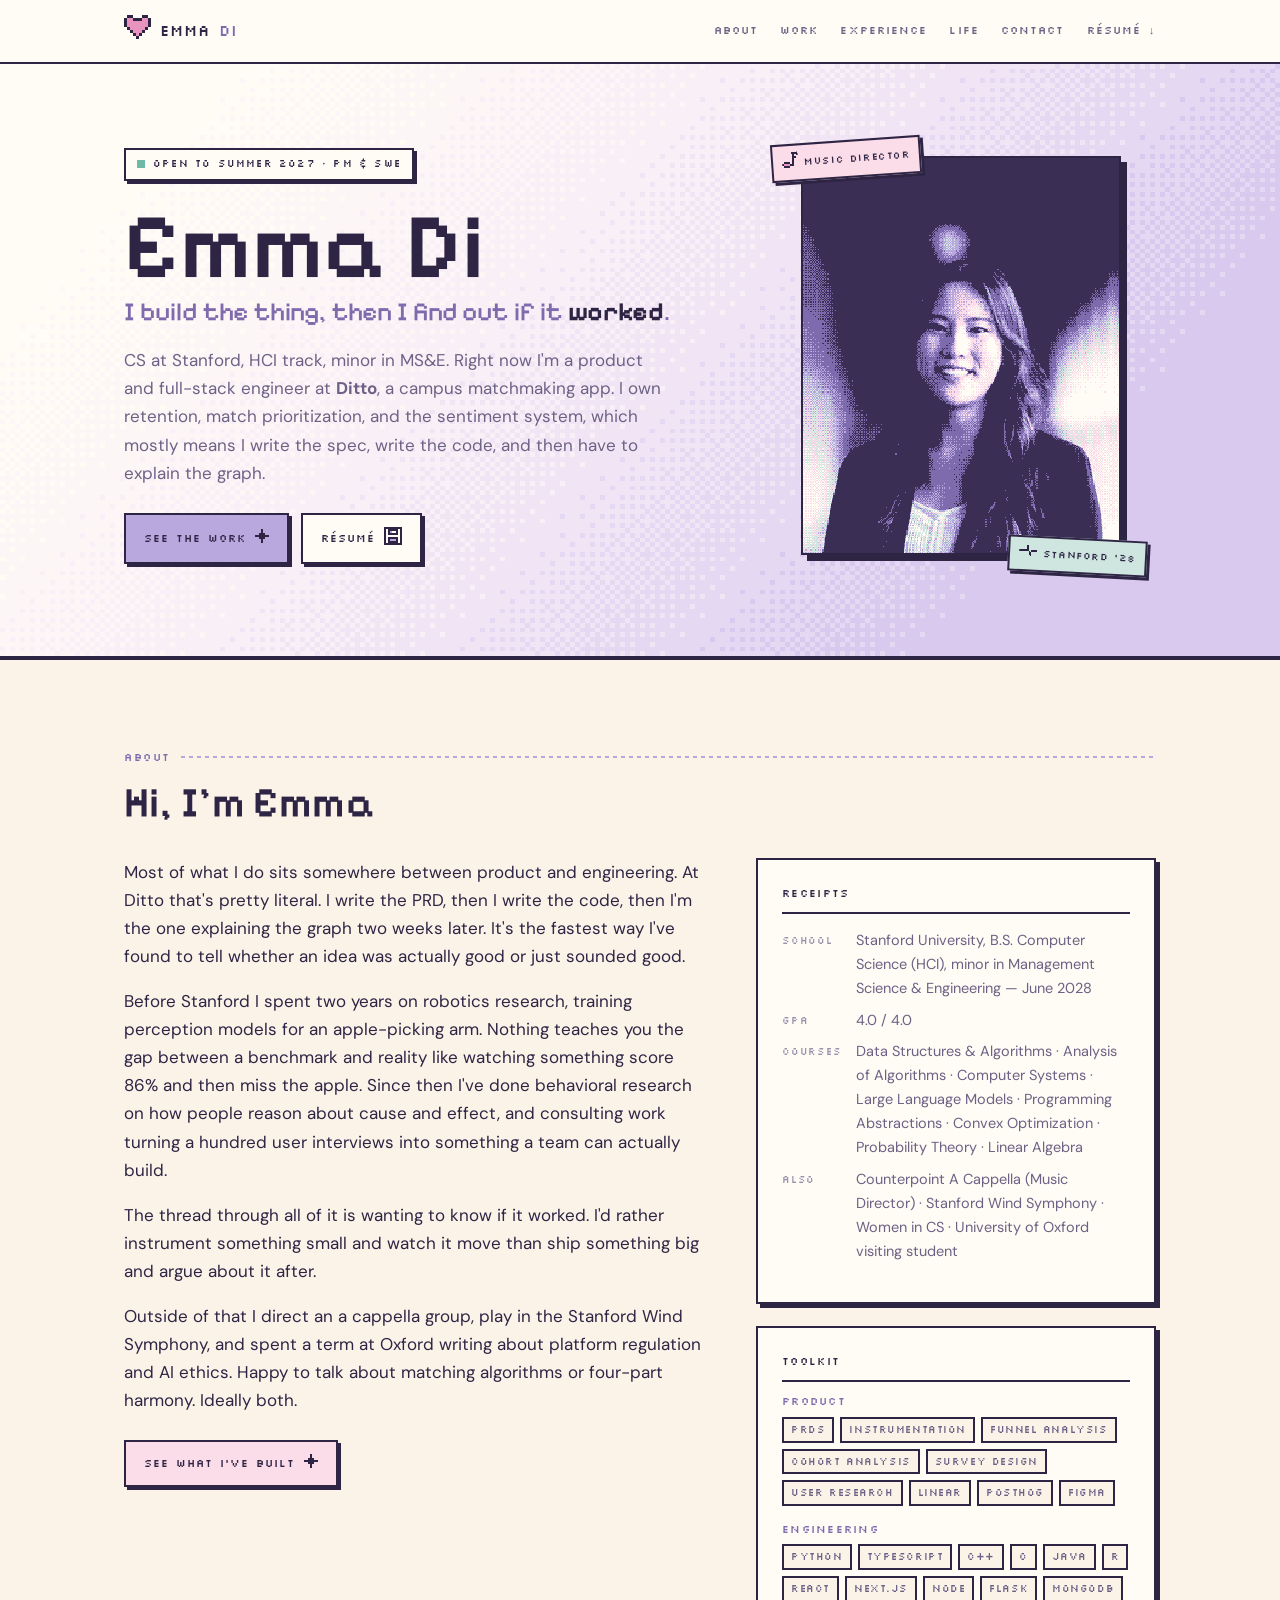
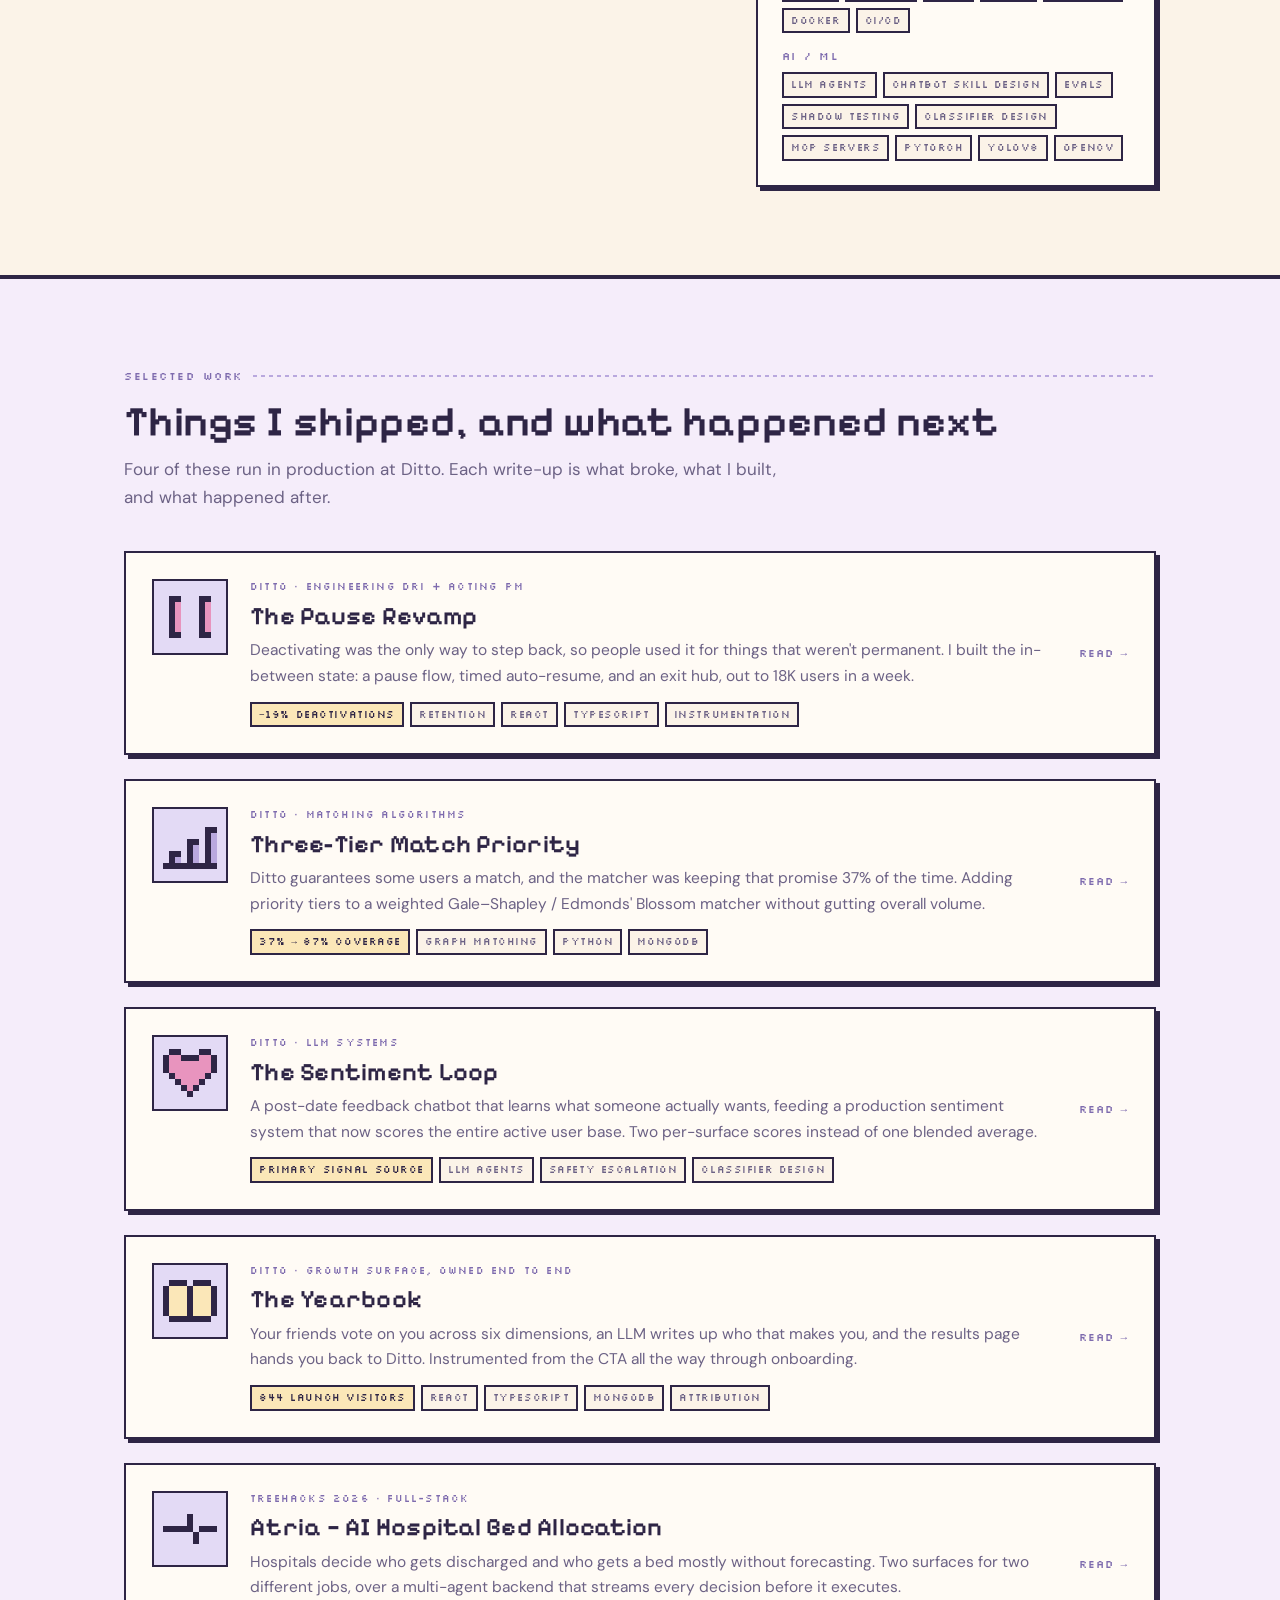
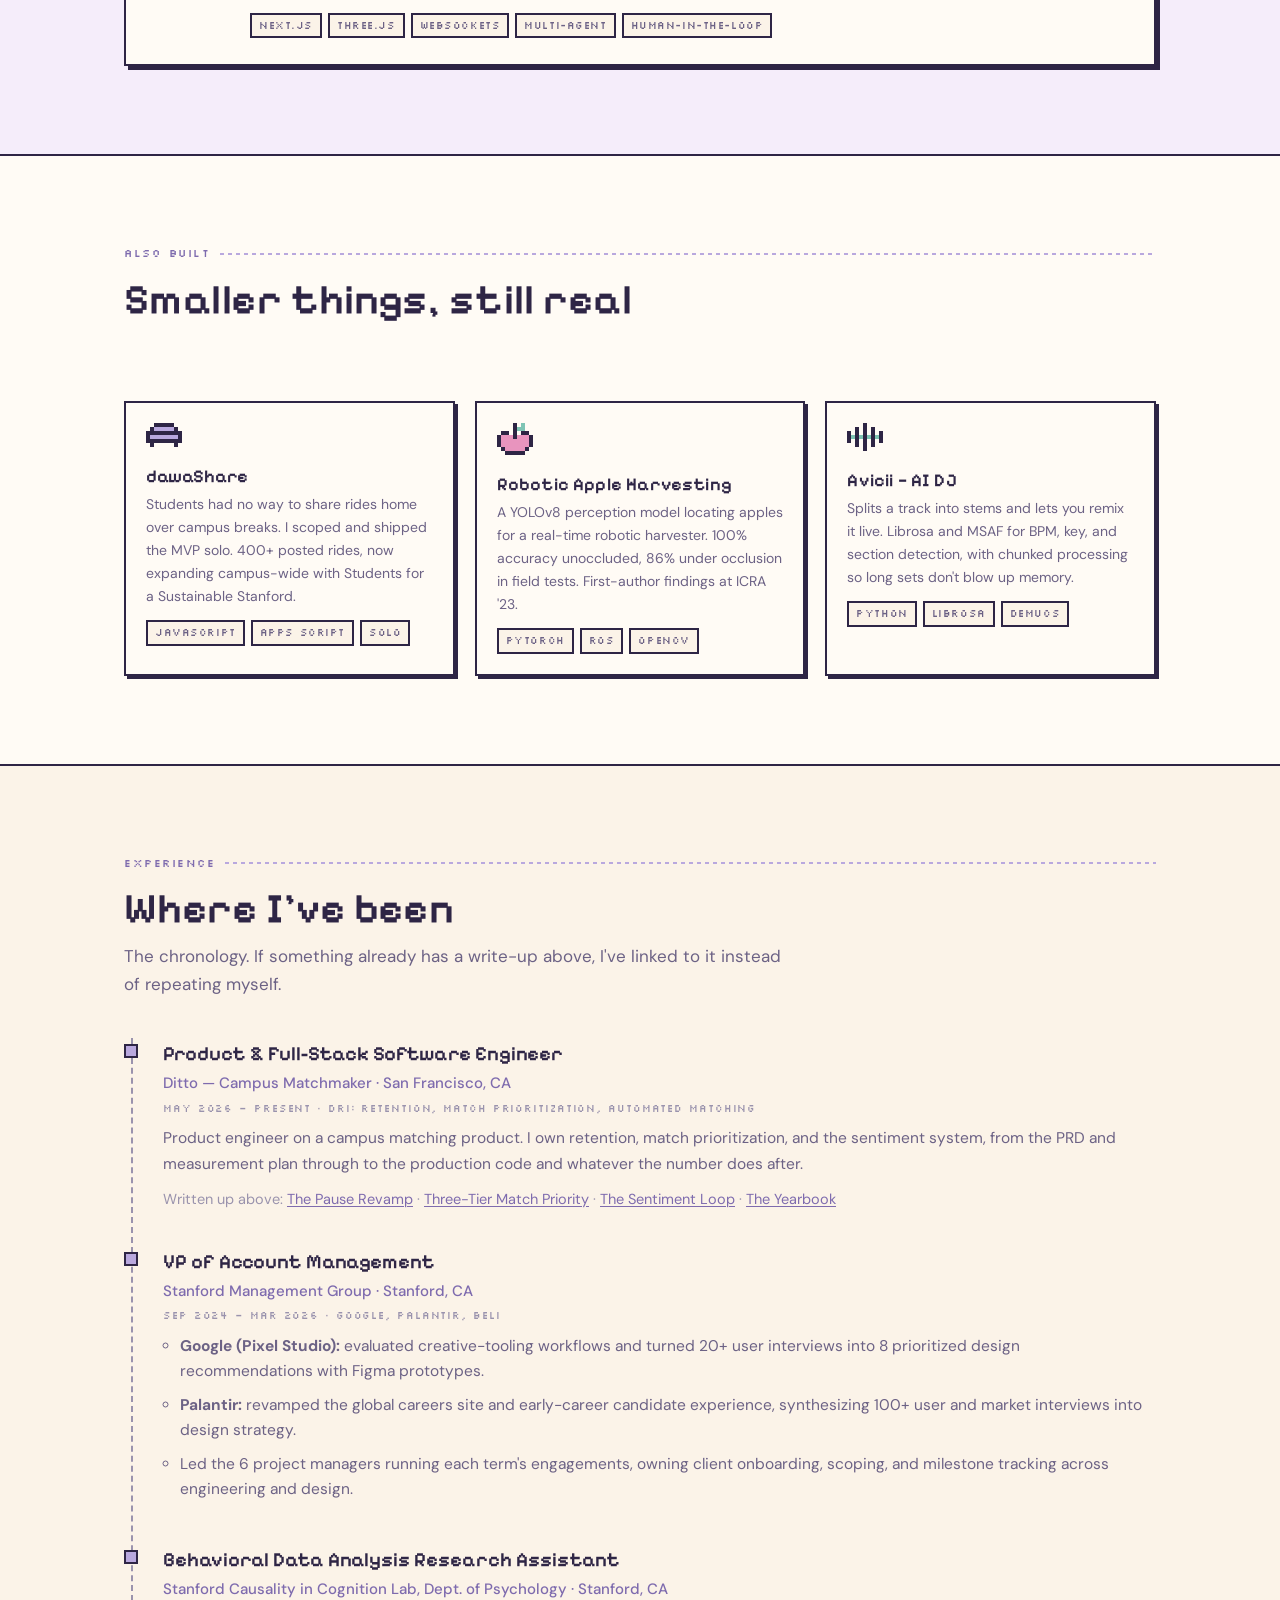
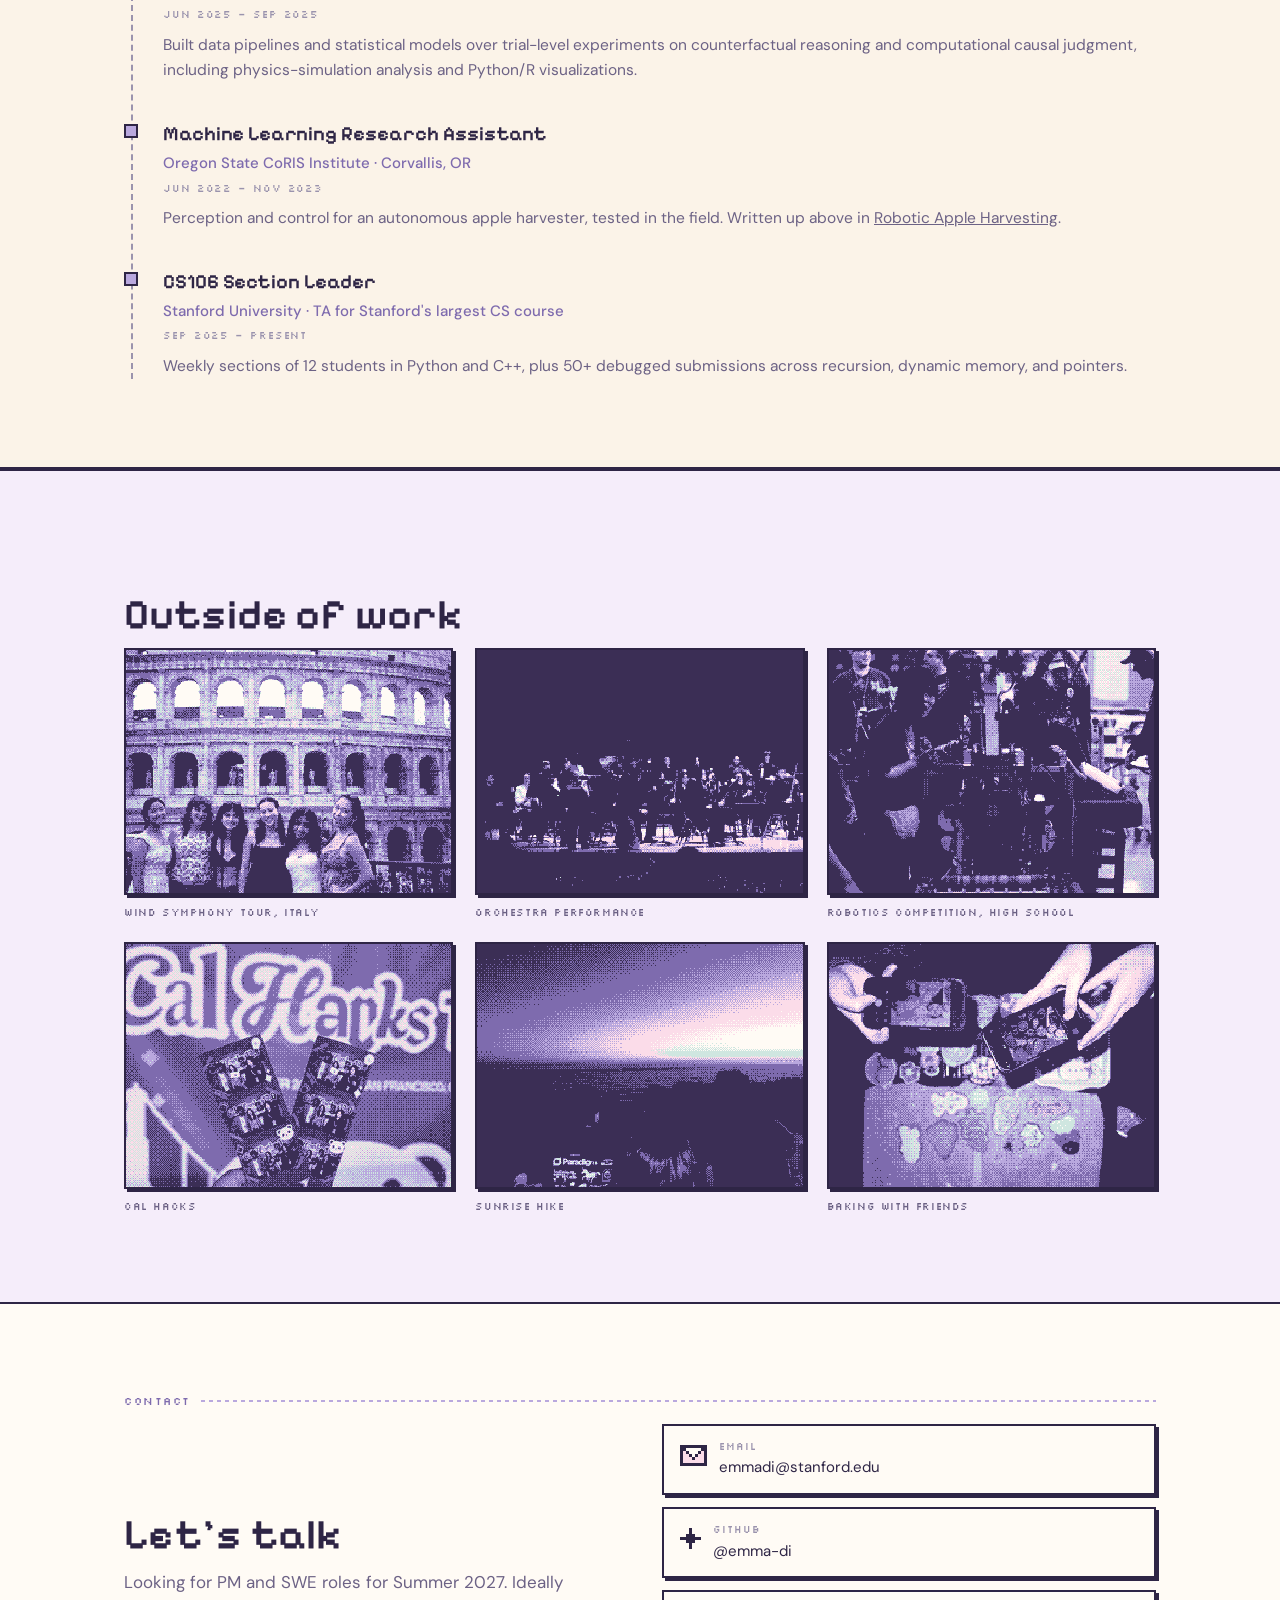
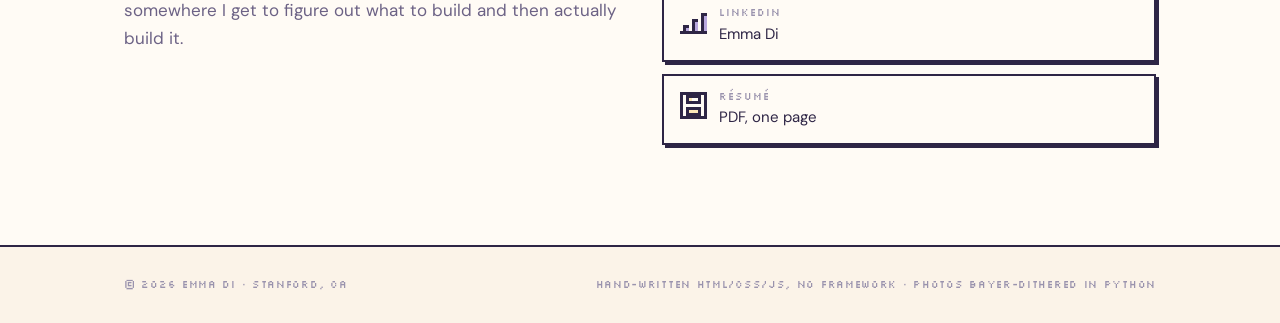
==== commit 92d4bb25: "Sync updated resume New PDF points at emma-di.github.io instead of the old Figma site, and drops Not" ====
--- a/index.html
+++ b/index.html
@@ -195,7 +195,6 @@
                     ><span class="chip">Survey design</span
                     ><span class="chip">User research</span>
                     <span class="chip">Linear</span
-                    ><span class="chip">Notion</span
                     ><span class="chip">PostHog</span
                     ><span class="chip">Figma</span>
                   </div>
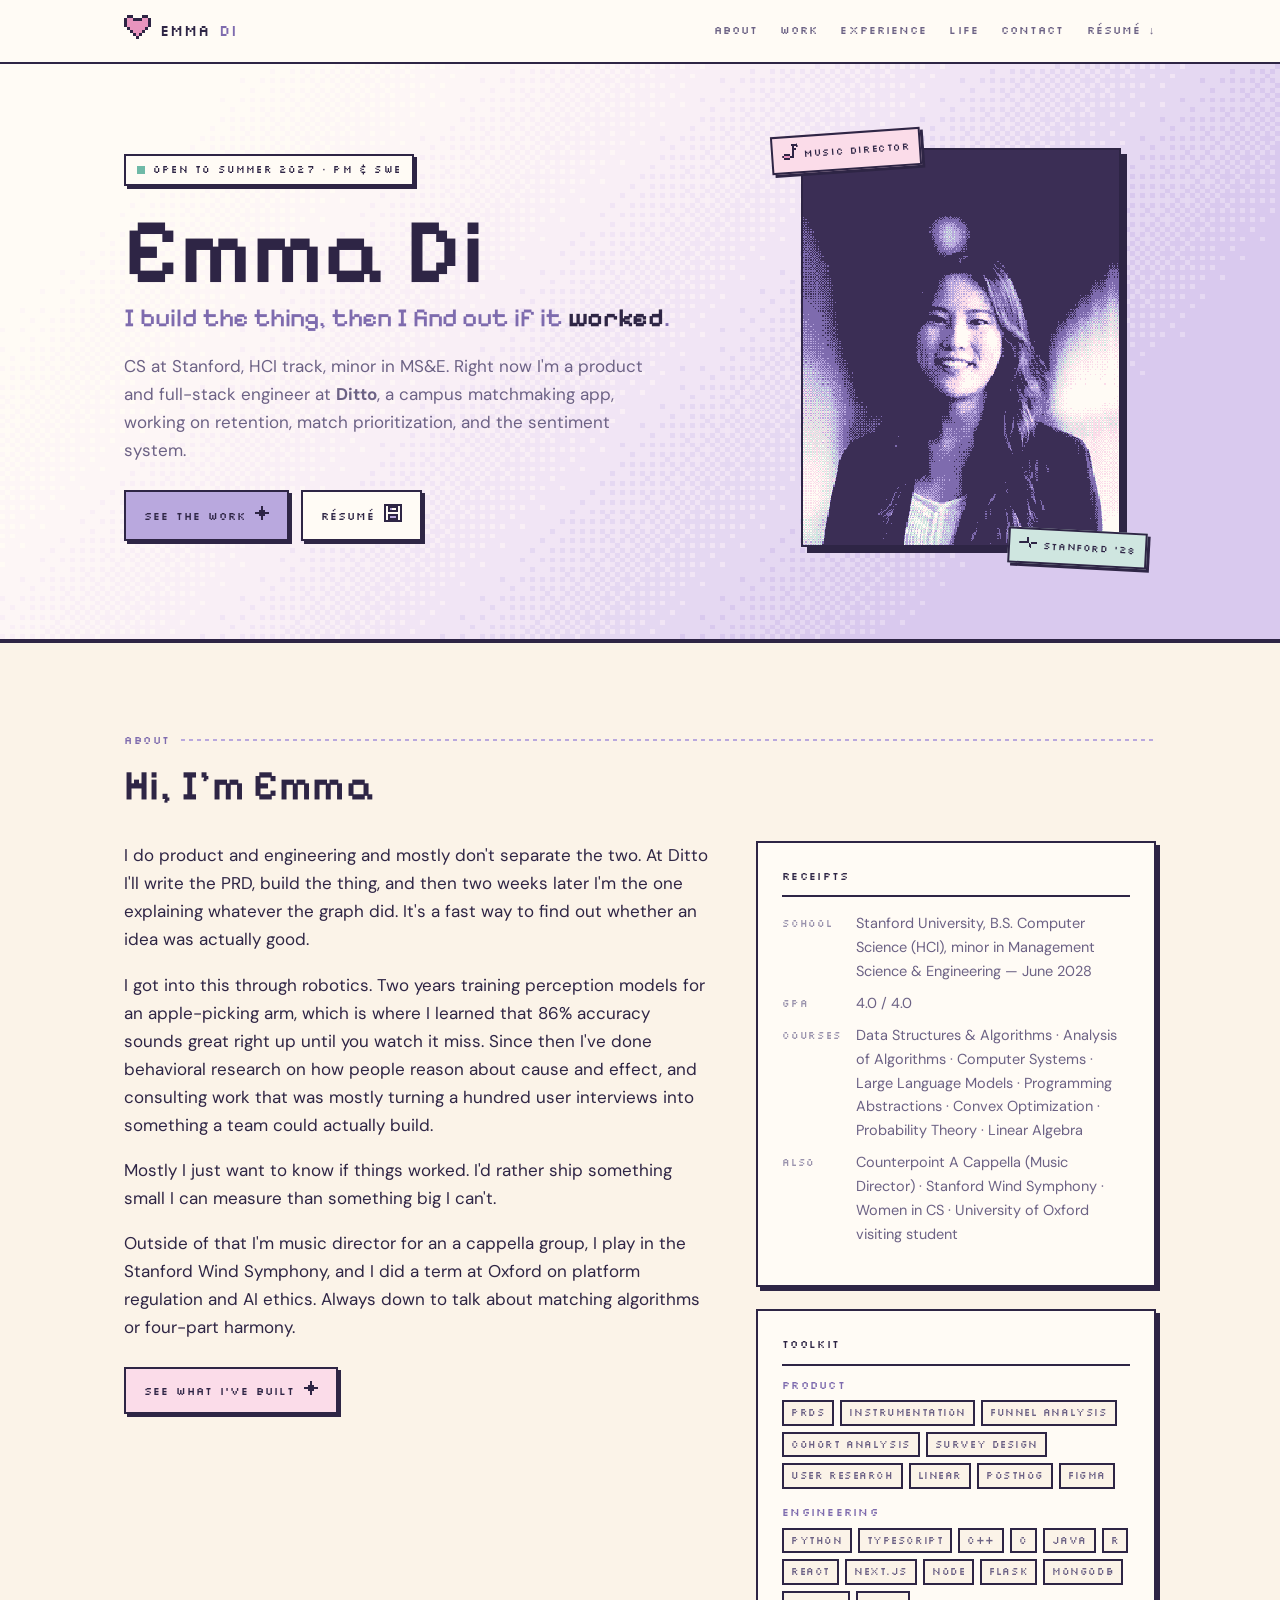
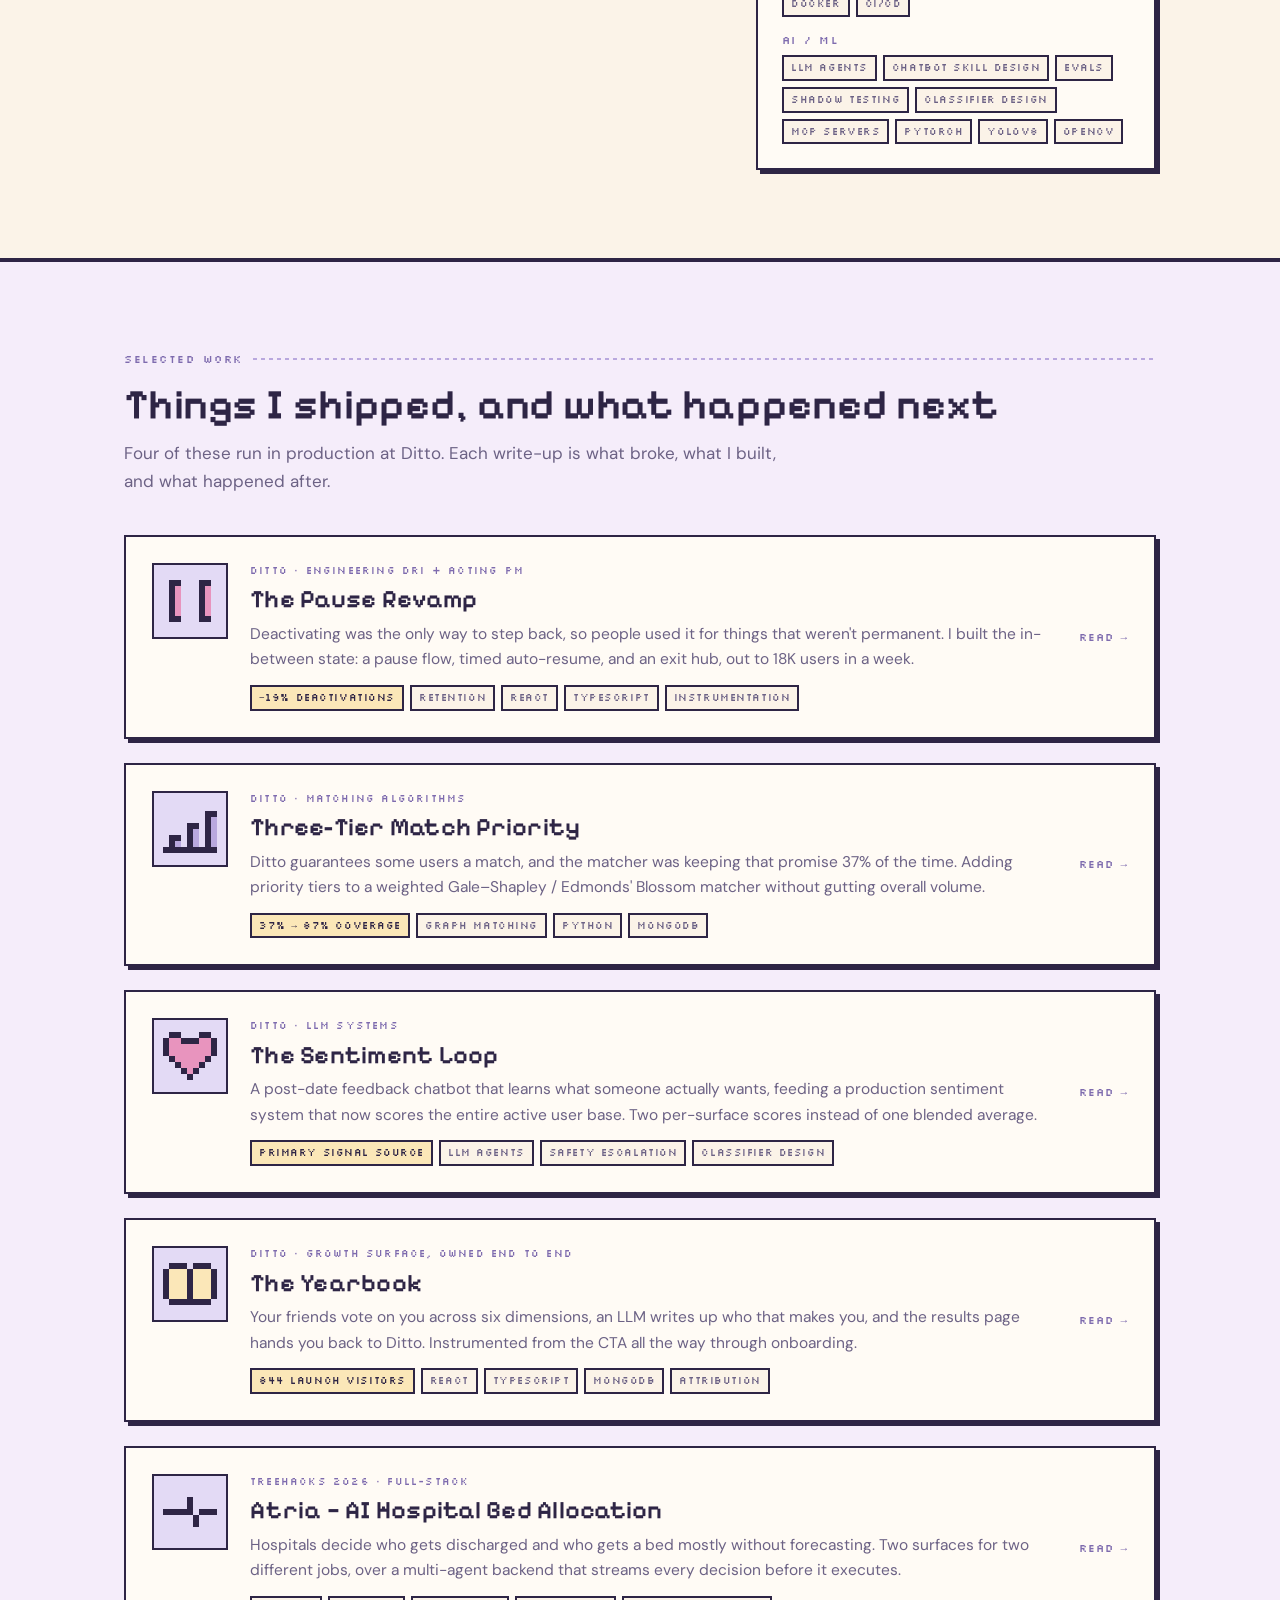
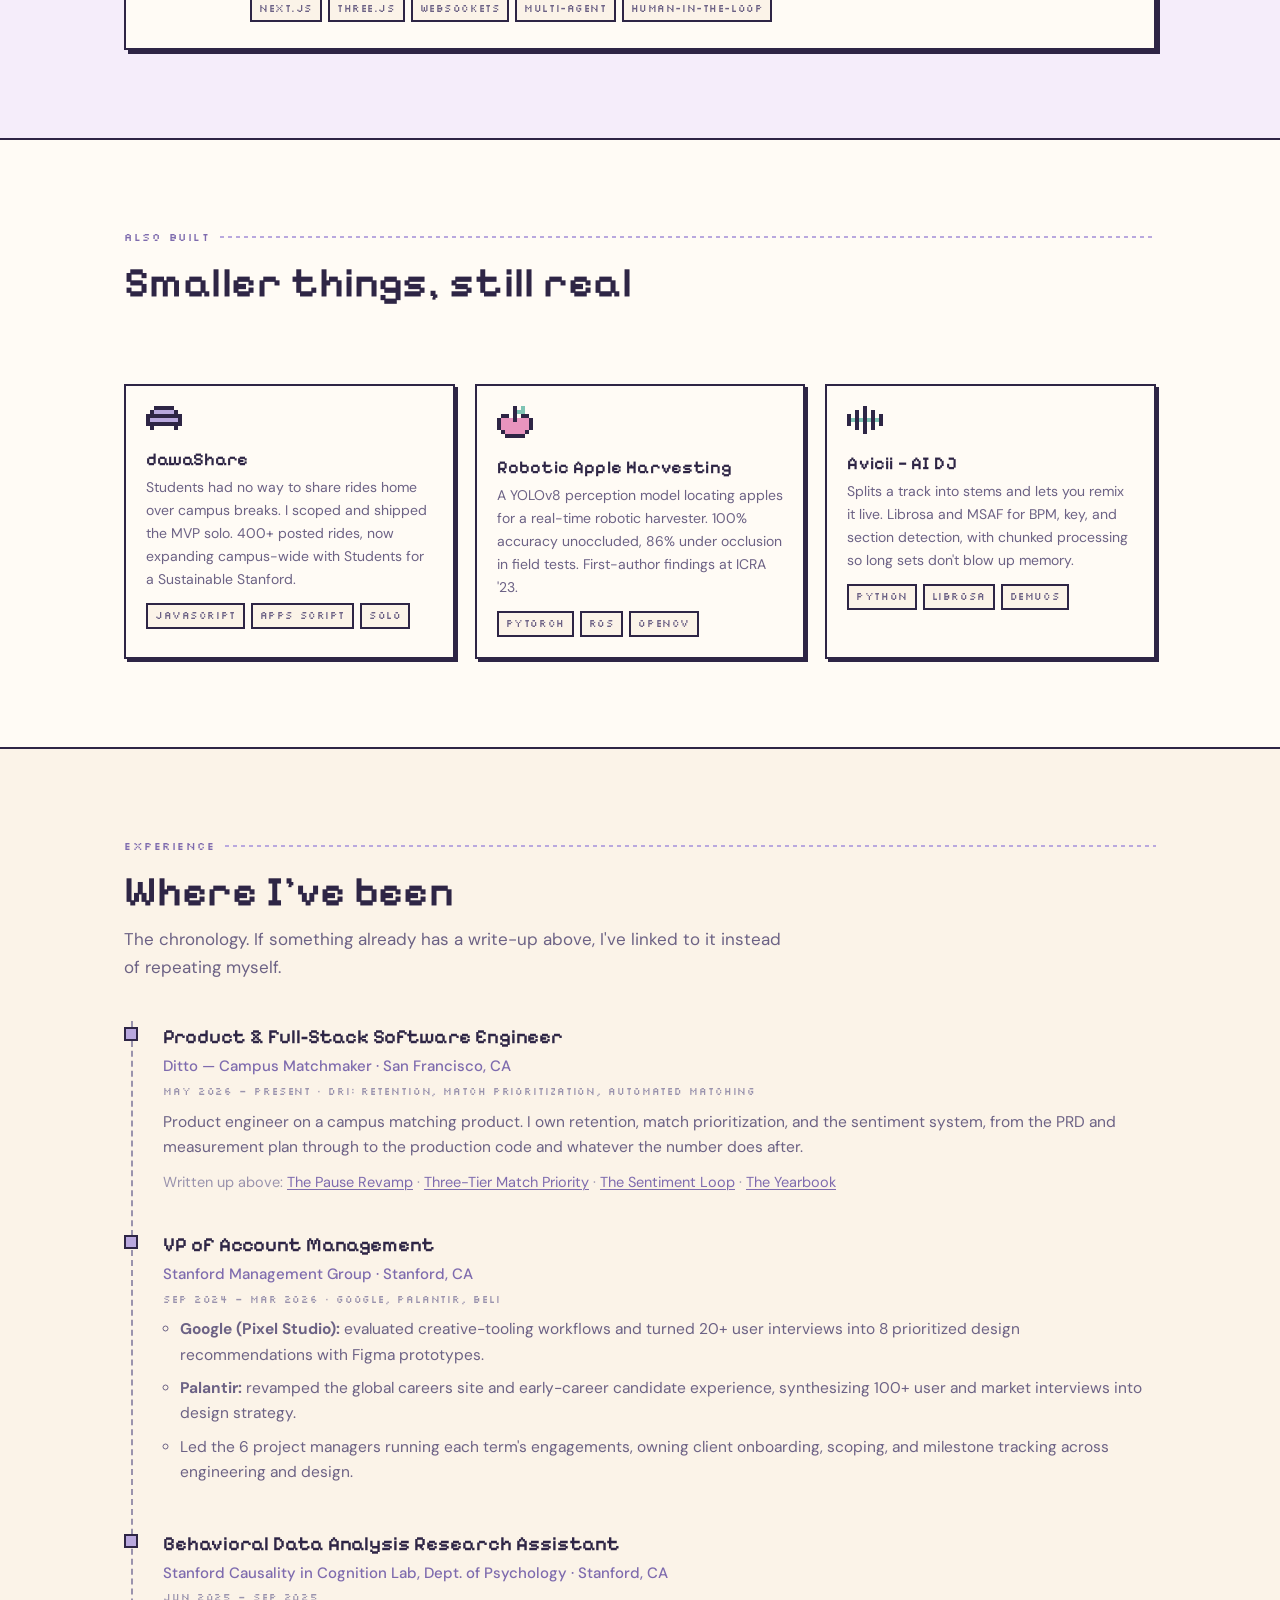
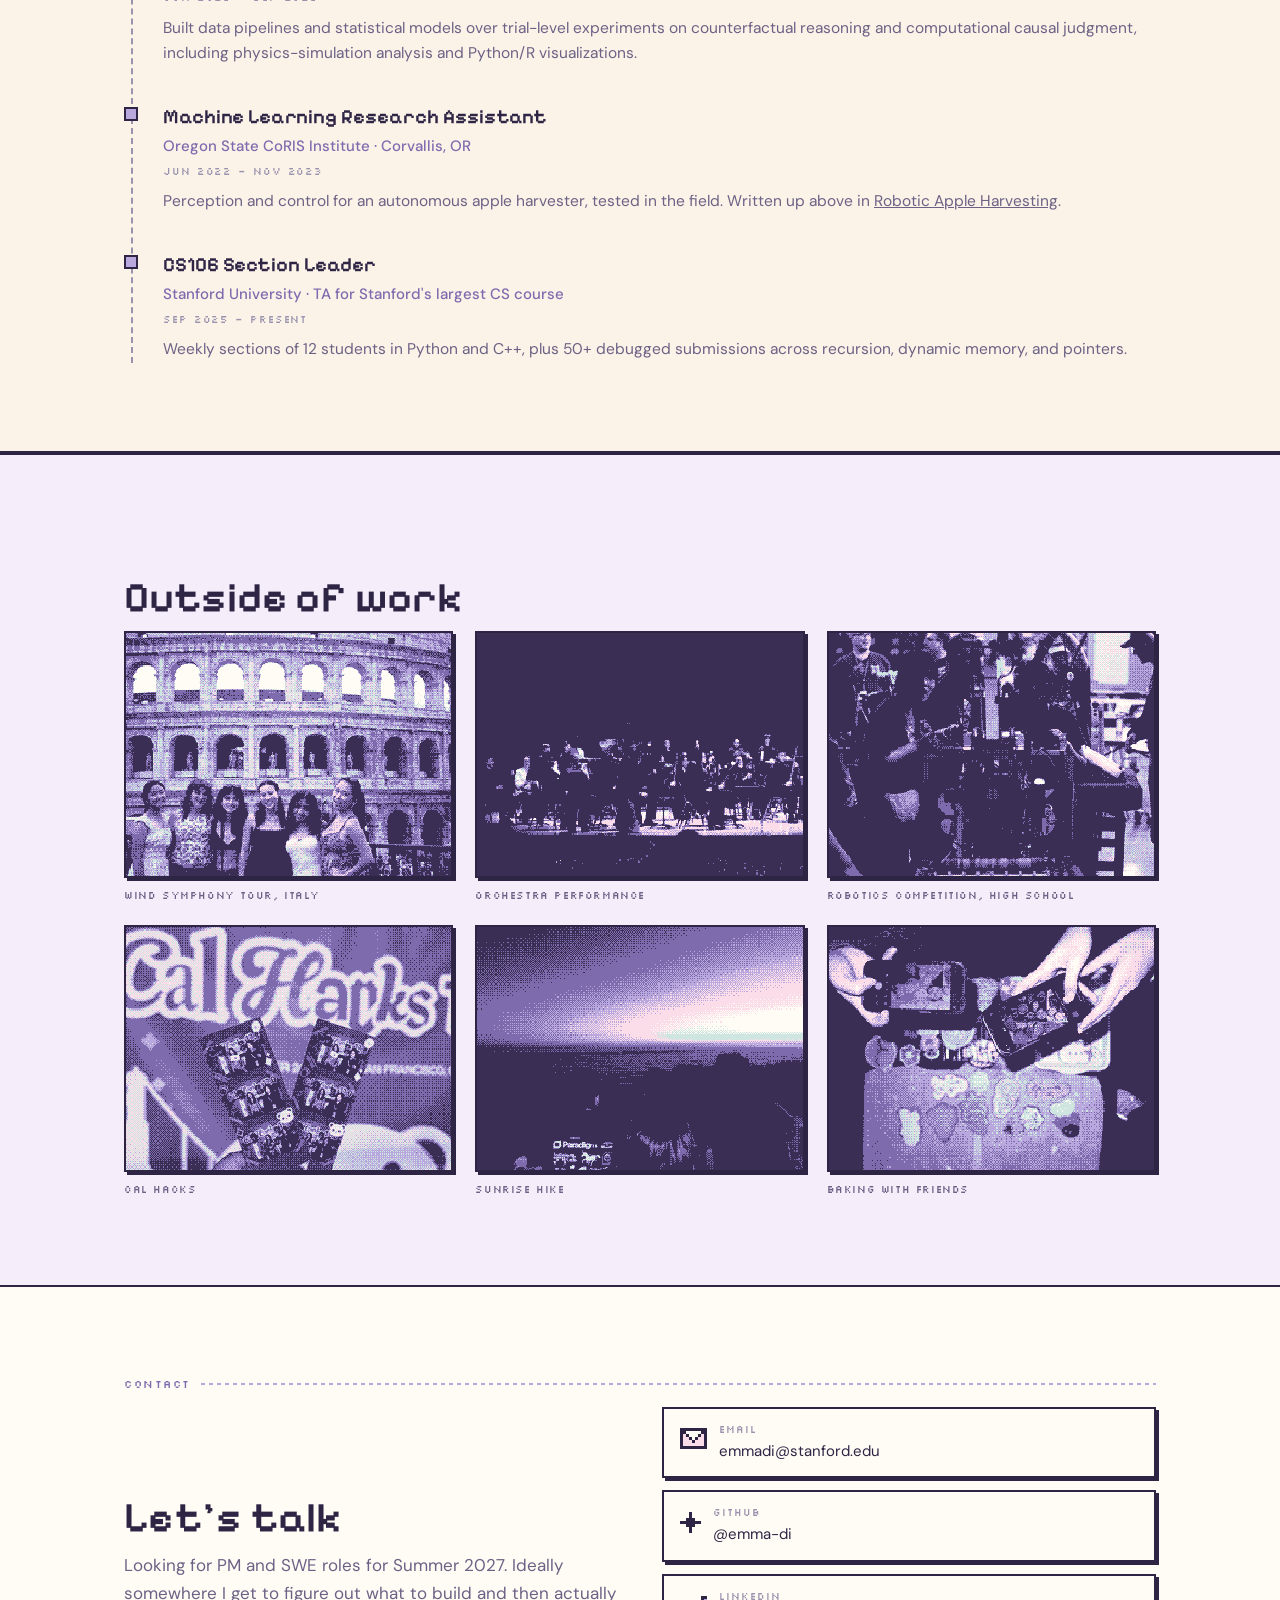
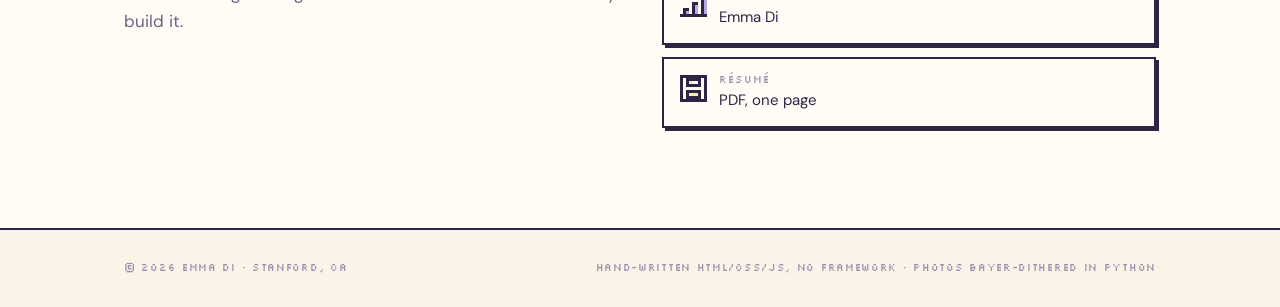
==== commit 381f8c59: "Loosen the About voice Drops the essay shape and the prestige framing. Hero no longer repeats the 'e" ====
--- a/index.html
+++ b/index.html
@@ -71,9 +71,8 @@
           <p class="hero__tag">I build the thing, then I find out if it <b>worked</b>.</p>
           <p class="hero__body">
             CS at Stanford, HCI track, minor in MS&amp;E. Right now I'm a product and
-            full-stack engineer at <b>Ditto</b>, a campus matchmaking app. I own
-            retention, match prioritization, and the sentiment system, which mostly
-            means I write the spec, write the code, and then have to explain the graph.
+            full-stack engineer at <b>Ditto</b>, a campus matchmaking app, working on
+            retention, match prioritization, and the sentiment system.
           </p>
           <div class="hero__cta">
             <a class="btn btn--primary" href="#work"
@@ -124,29 +123,28 @@
         <div class="about" style="margin-top: 32px">
           <div class="reveal">
             <p>
-              Most of what I do sits somewhere between product and engineering. At Ditto
-              that's pretty literal. I write the PRD, then I write the code, then I'm the
-              one explaining the graph two weeks later. It's the fastest way I've found to
-              tell whether an idea was actually good or just sounded good.
+              I do product and engineering and mostly don't separate the two. At Ditto
+              I'll write the PRD, build the thing, and then two weeks later I'm the one
+              explaining whatever the graph did. It's a fast way to find out whether an
+              idea was actually good.
             </p>
             <p>
-              Before Stanford I spent two years on robotics research, training perception
-              models for an apple-picking arm. Nothing teaches you the gap between a
-              benchmark and reality like watching something score 86% and then miss the
-              apple. Since then I've done behavioral research on how people reason about
-              cause and effect, and consulting work turning a hundred user interviews into
-              something a team can actually build.
+              I got into this through robotics. Two years training perception models for
+              an apple-picking arm, which is where I learned that 86% accuracy sounds
+              great right up until you watch it miss. Since then I've done behavioral
+              research on how people reason about cause and effect, and consulting work
+              that was mostly turning a hundred user interviews into something a team
+              could actually build.
             </p>
             <p>
-              The thread through all of it is wanting to know if it worked. I'd rather
-              instrument something small and watch it move than ship something big and
-              argue about it after.
+              Mostly I just want to know if things worked. I'd rather ship something small
+              I can measure than something big I can't.
             </p>
             <p>
-              Outside of that I direct an a cappella group, play in the Stanford Wind
-              Symphony, and spent a term at Oxford writing about platform regulation and
-              AI ethics. Happy to talk about matching algorithms or four-part harmony.
-              Ideally both.
+              Outside of that I'm music director for an a cappella group, I play in the
+              Stanford Wind Symphony, and I did a term at Oxford on platform regulation
+              and AI ethics. Always down to talk about matching algorithms or four-part
+              harmony.
             </p>
             <p style="margin-top: 26px">
               <a class="btn btn--blush" href="#work"
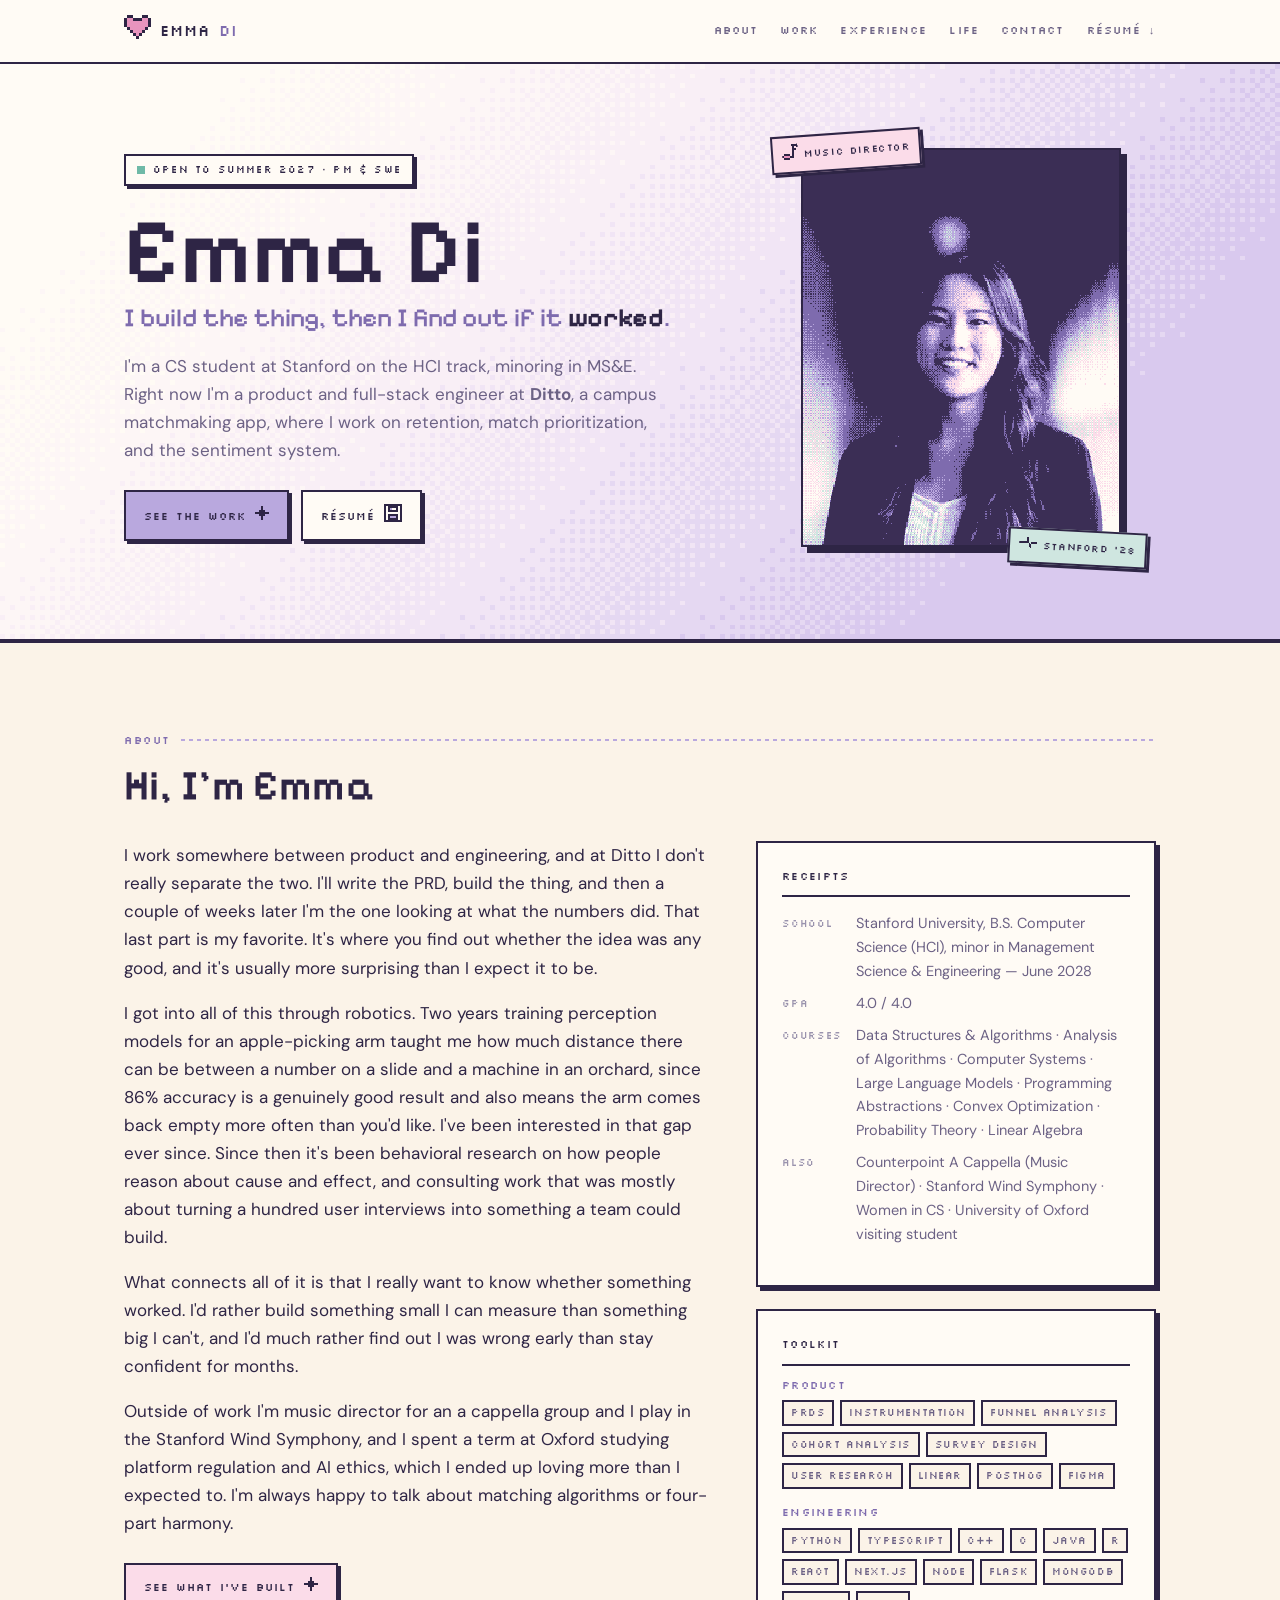
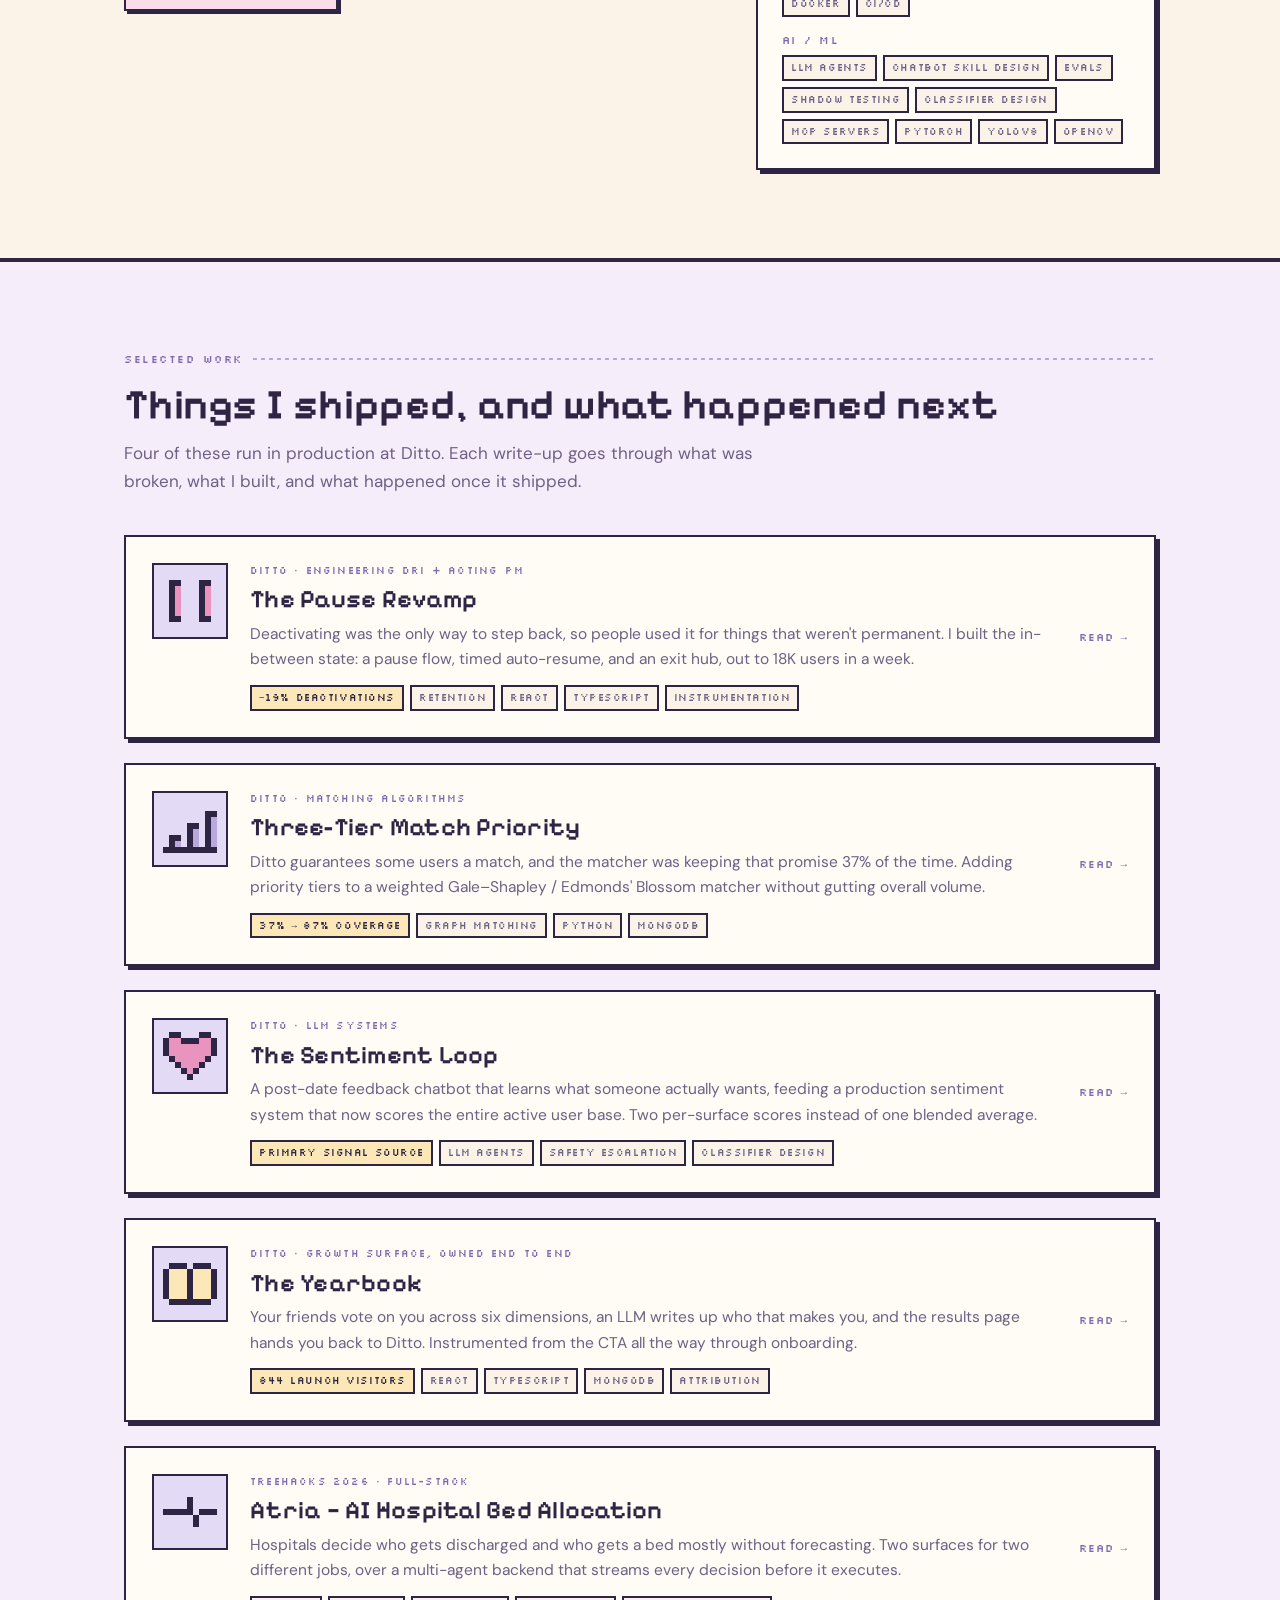
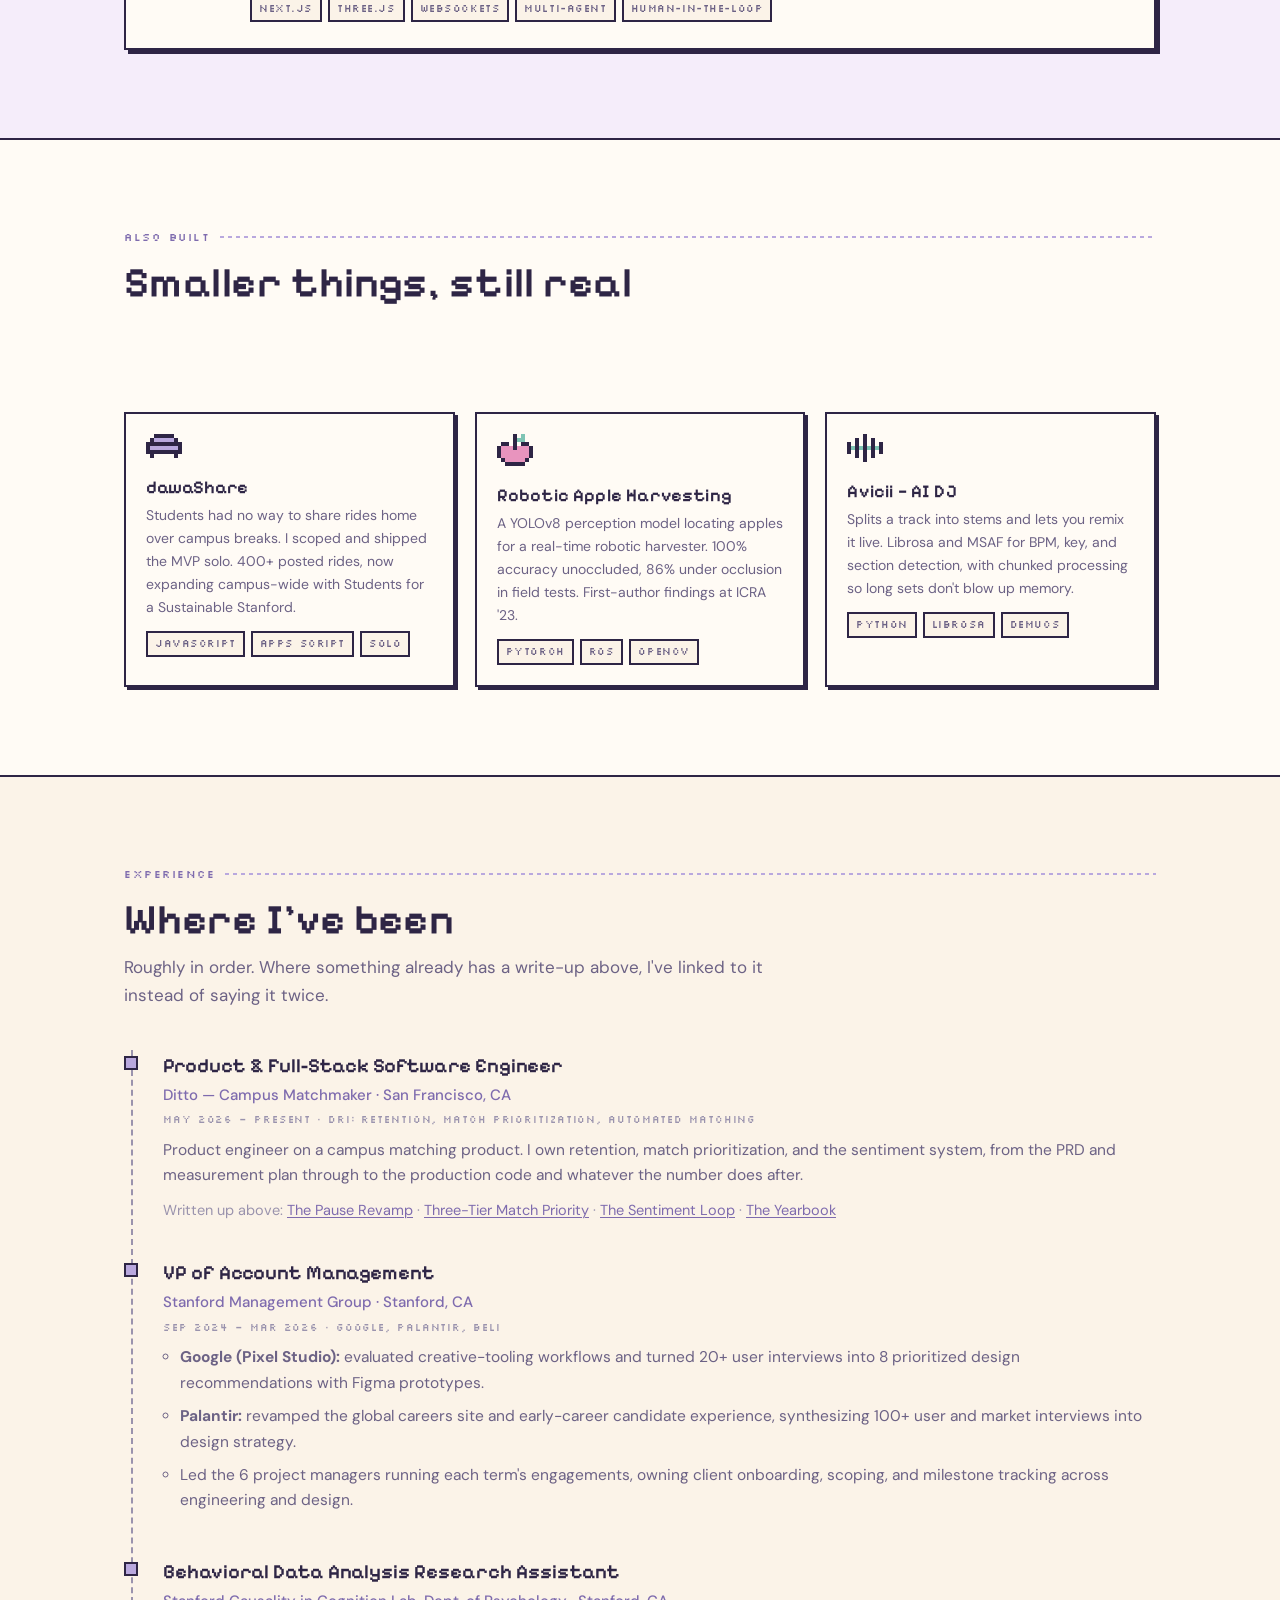
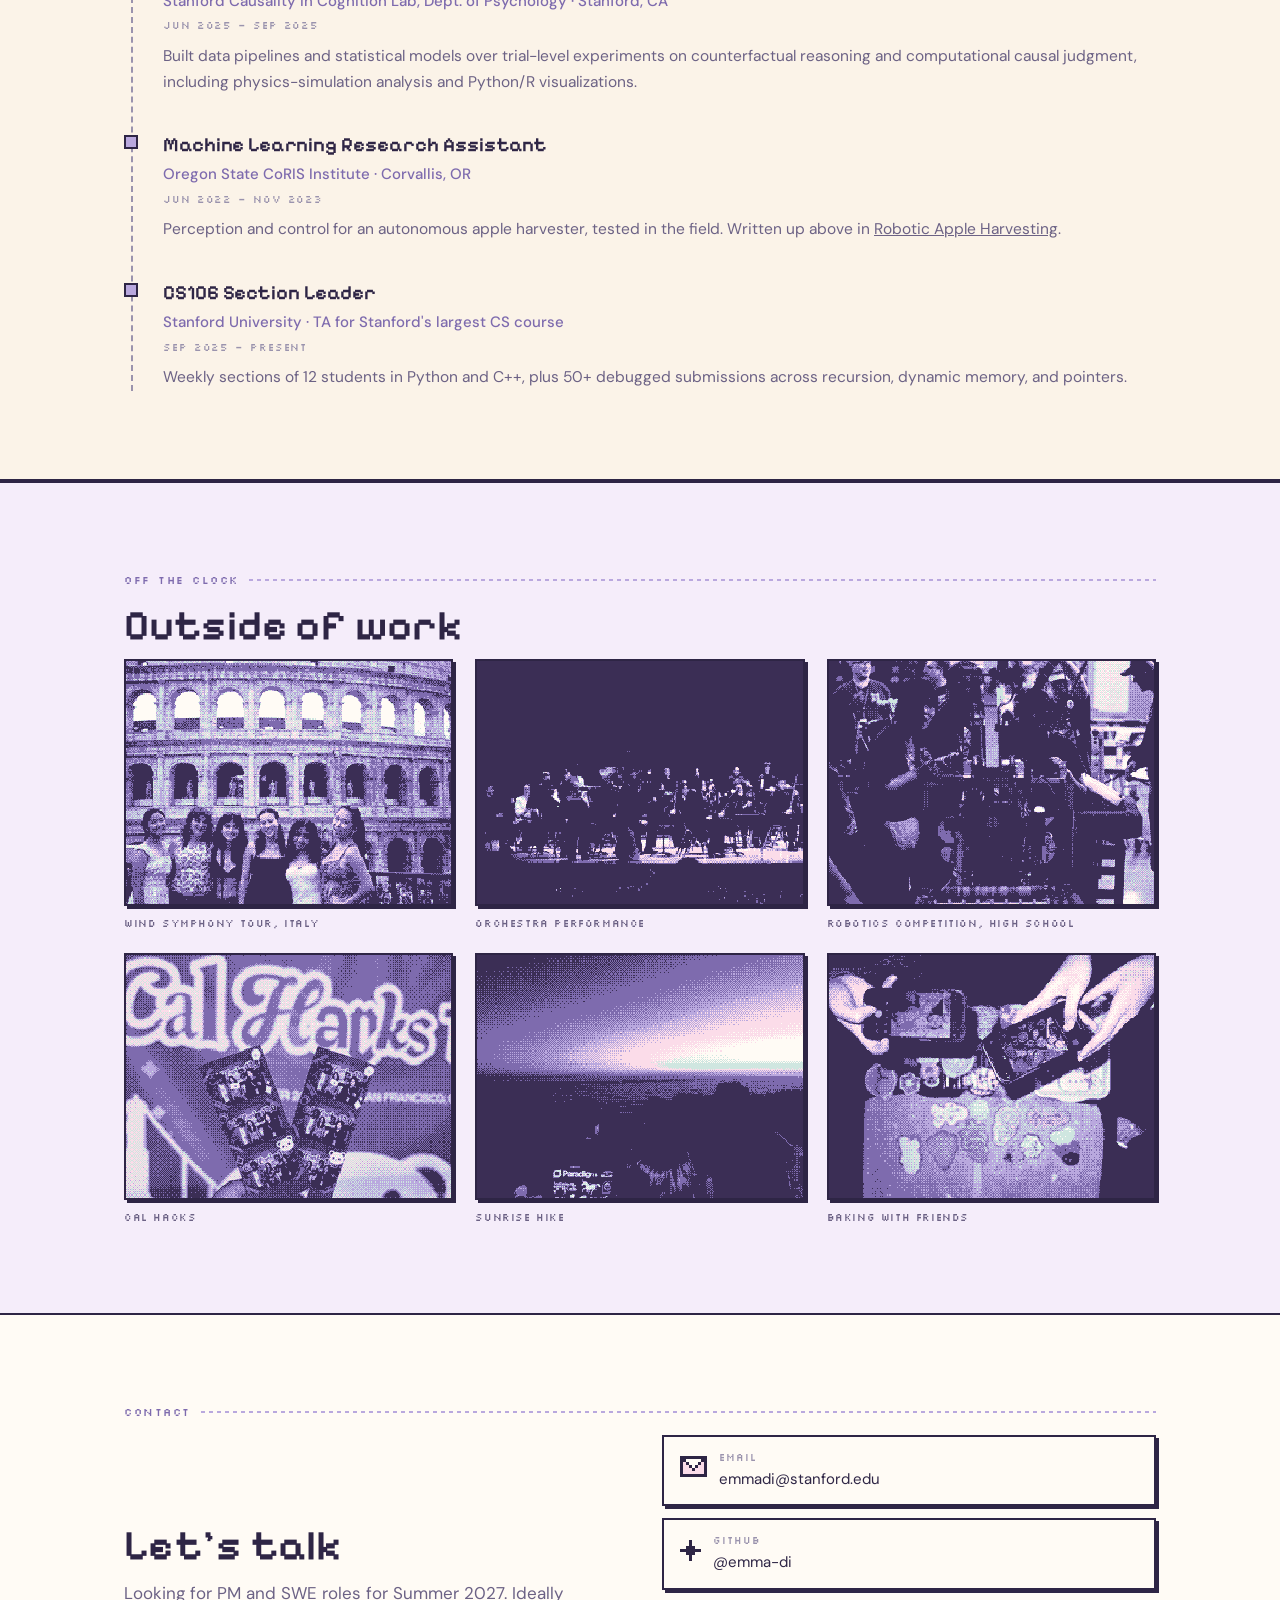
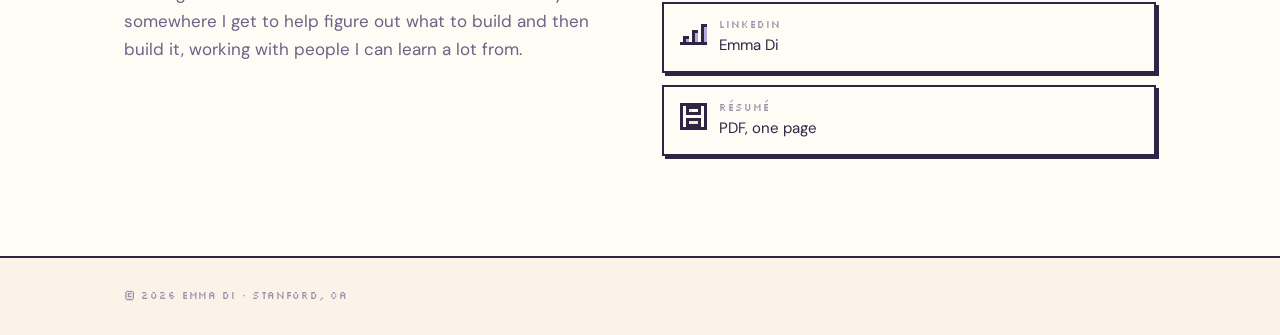
==== commit 899eeffe: "Warmer voice pass; drop the footer build-brag Longer sentences, curiosity over dryness, and no sarca" ====
--- a/index.html
+++ b/index.html
@@ -70,9 +70,10 @@
           <h1>Emma Di</h1>
           <p class="hero__tag">I build the thing, then I find out if it <b>worked</b>.</p>
           <p class="hero__body">
-            CS at Stanford, HCI track, minor in MS&amp;E. Right now I'm a product and
-            full-stack engineer at <b>Ditto</b>, a campus matchmaking app, working on
-            retention, match prioritization, and the sentiment system.
+            I'm a CS student at Stanford on the HCI track, minoring in MS&amp;E. Right now
+            I'm a product and full-stack engineer at <b>Ditto</b>, a campus matchmaking
+            app, where I work on retention, match prioritization, and the sentiment
+            system.
           </p>
           <div class="hero__cta">
             <a class="btn btn--primary" href="#work"
@@ -123,28 +124,33 @@
         <div class="about" style="margin-top: 32px">
           <div class="reveal">
             <p>
-              I do product and engineering and mostly don't separate the two. At Ditto
-              I'll write the PRD, build the thing, and then two weeks later I'm the one
-              explaining whatever the graph did. It's a fast way to find out whether an
-              idea was actually good.
+              I work somewhere between product and engineering, and at Ditto I don't
+              really separate the two. I'll write the PRD, build the thing, and then a
+              couple of weeks later I'm the one looking at what the numbers did. That last
+              part is my favorite. It's where you find out whether the idea was any good,
+              and it's usually more surprising than I expect it to be.
             </p>
             <p>
-              I got into this through robotics. Two years training perception models for
-              an apple-picking arm, which is where I learned that 86% accuracy sounds
-              great right up until you watch it miss. Since then I've done behavioral
-              research on how people reason about cause and effect, and consulting work
-              that was mostly turning a hundred user interviews into something a team
-              could actually build.
+              I got into all of this through robotics. Two years training perception
+              models for an apple-picking arm taught me how much distance there can be
+              between a number on a slide and a machine in an orchard, since 86% accuracy
+              is a genuinely good result and also means the arm comes back empty more
+              often than you'd like. I've been interested in that gap ever since. Since
+              then it's been behavioral research on how people reason about cause and
+              effect, and consulting work that was mostly about turning a hundred user
+              interviews into something a team could build.
             </p>
             <p>
-              Mostly I just want to know if things worked. I'd rather ship something small
-              I can measure than something big I can't.
+              What connects all of it is that I really want to know whether something
+              worked. I'd rather build something small I can measure than something big I
+              can't, and I'd much rather find out I was wrong early than stay confident
+              for months.
             </p>
             <p>
-              Outside of that I'm music director for an a cappella group, I play in the
-              Stanford Wind Symphony, and I did a term at Oxford on platform regulation
-              and AI ethics. Always down to talk about matching algorithms or four-part
-              harmony.
+              Outside of work I'm music director for an a cappella group and I play in the
+              Stanford Wind Symphony, and I spent a term at Oxford studying platform
+              regulation and AI ethics, which I ended up loving more than I expected to.
+              I'm always happy to talk about matching algorithms or four-part harmony.
             </p>
             <p style="margin-top: 26px">
               <a class="btn btn--blush" href="#work"
@@ -241,8 +247,8 @@
           Things I shipped, and what happened next
         </h2>
         <p class="section-lede reveal">
-          Four of these run in production at Ditto. Each write-up is what broke, what I
-          built, and what happened after.
+          Four of these run in production at Ditto. Each write-up goes through what was
+          broken, what I built, and what happened once it shipped.
         </p>
 
         <div class="work-grid">
@@ -391,7 +397,7 @@
         <p class="eyebrow reveal">Also built</p>
         <h2 class="section-title reveal">Smaller things, still real</h2>
         <p class="section-lede reveal">
-          Side projects and research. All of it either shipped to real users or got
+          Side projects and research, all of which either shipped to real users or ended up
           published.
         </p>
 
@@ -468,8 +474,8 @@
         <p class="eyebrow reveal">Experience</p>
         <h2 class="section-title reveal">Where I've been</h2>
         <p class="section-lede reveal">
-          The chronology. If something already has a write-up above, I've linked to it
-          instead of repeating myself.
+          Roughly in order. Where something already has a write-up above, I've linked to it
+          instead of saying it twice.
         </p>
 
         <ul class="tl">
@@ -650,8 +656,9 @@
           <div class="reveal">
             <h2 class="section-title">Let's talk</h2>
             <p style="color: var(--ink-2); max-width: 46ch">
-              Looking for PM and SWE roles for Summer 2027. Ideally somewhere I get to figure
-          out what to build and then actually build it.
+              Looking for PM and SWE roles for Summer 2027. Ideally somewhere I get to help
+          figure out what to build and then build it, working with people I can learn a
+          lot from.
             </p>
           </div>
 
@@ -708,10 +715,6 @@
     <footer class="footer">
       <div class="wrap footer__in">
         <span>© <span data-year>2026</span> Emma Di · Stanford, CA</span>
-        <span
-          >Hand-written HTML/CSS/JS, no framework · photos Bayer-dithered in
-          Python</span
-        >
       </div>
     </footer>
 
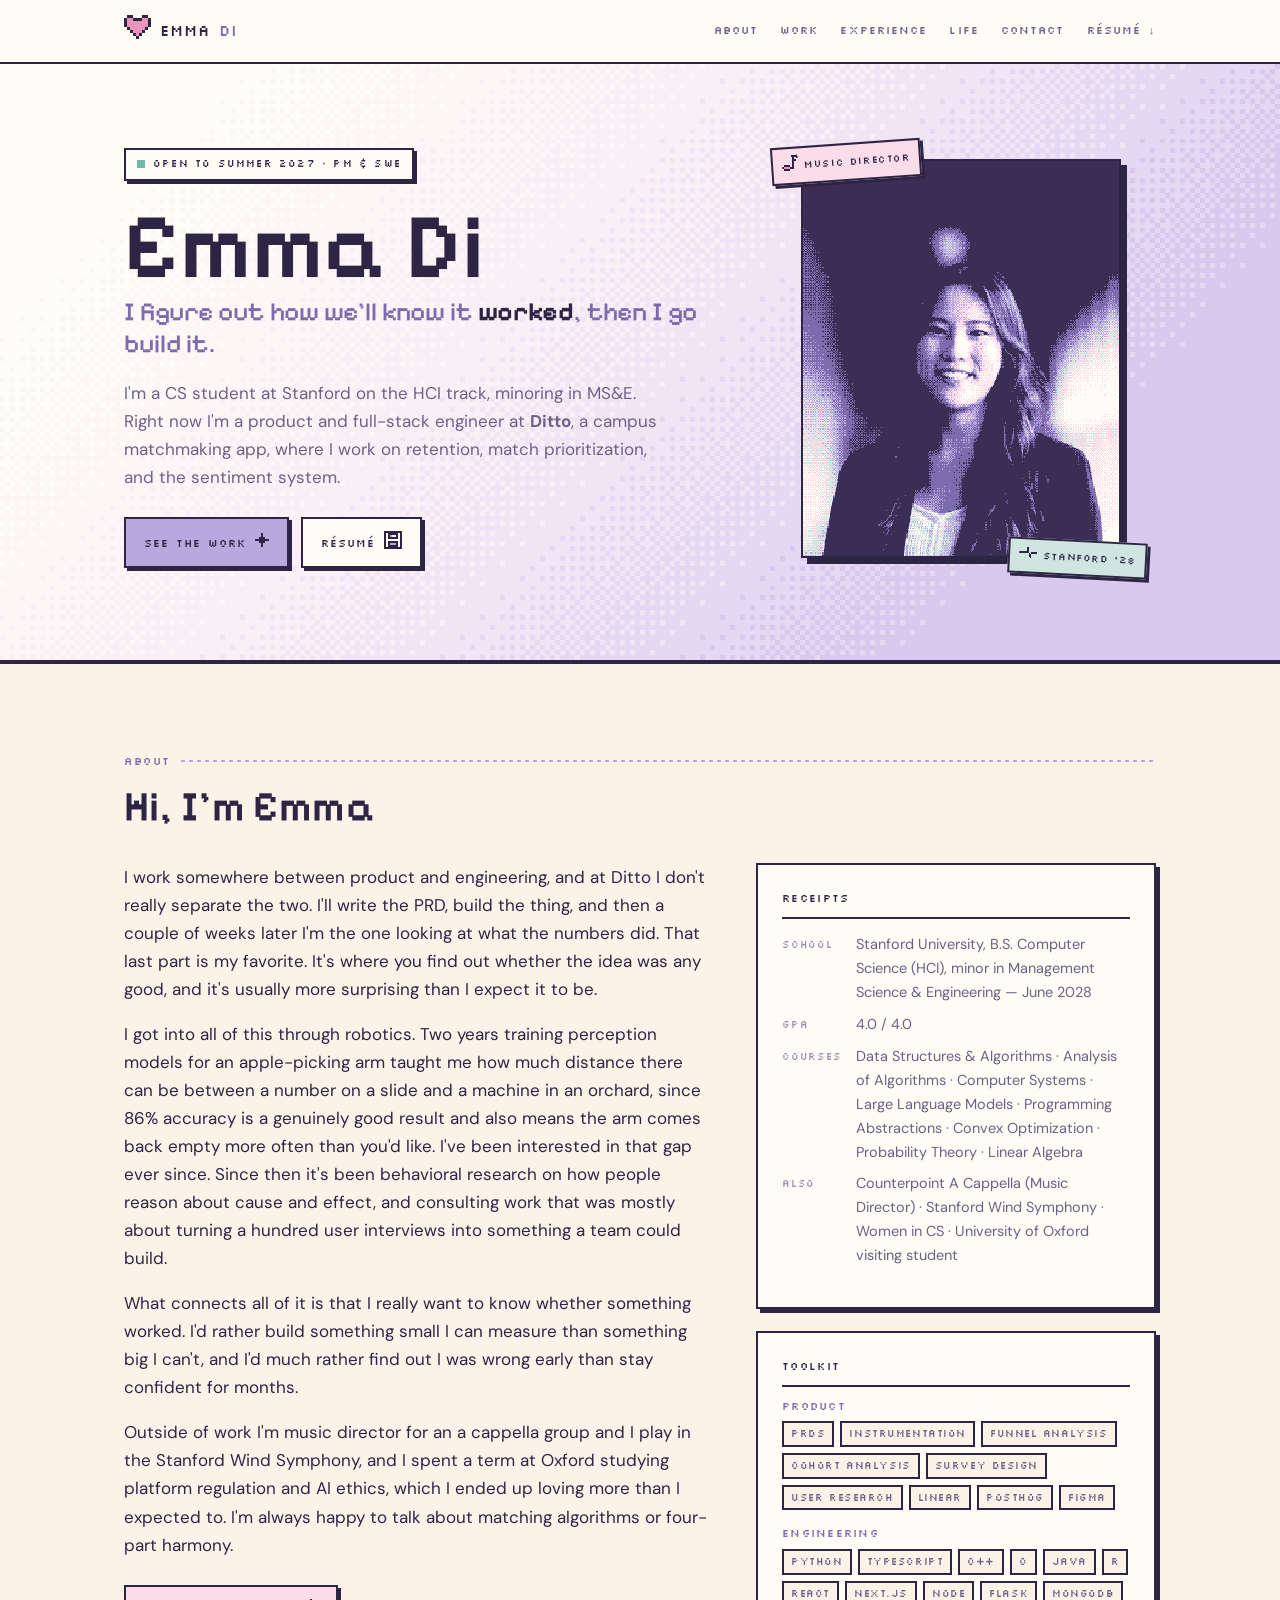
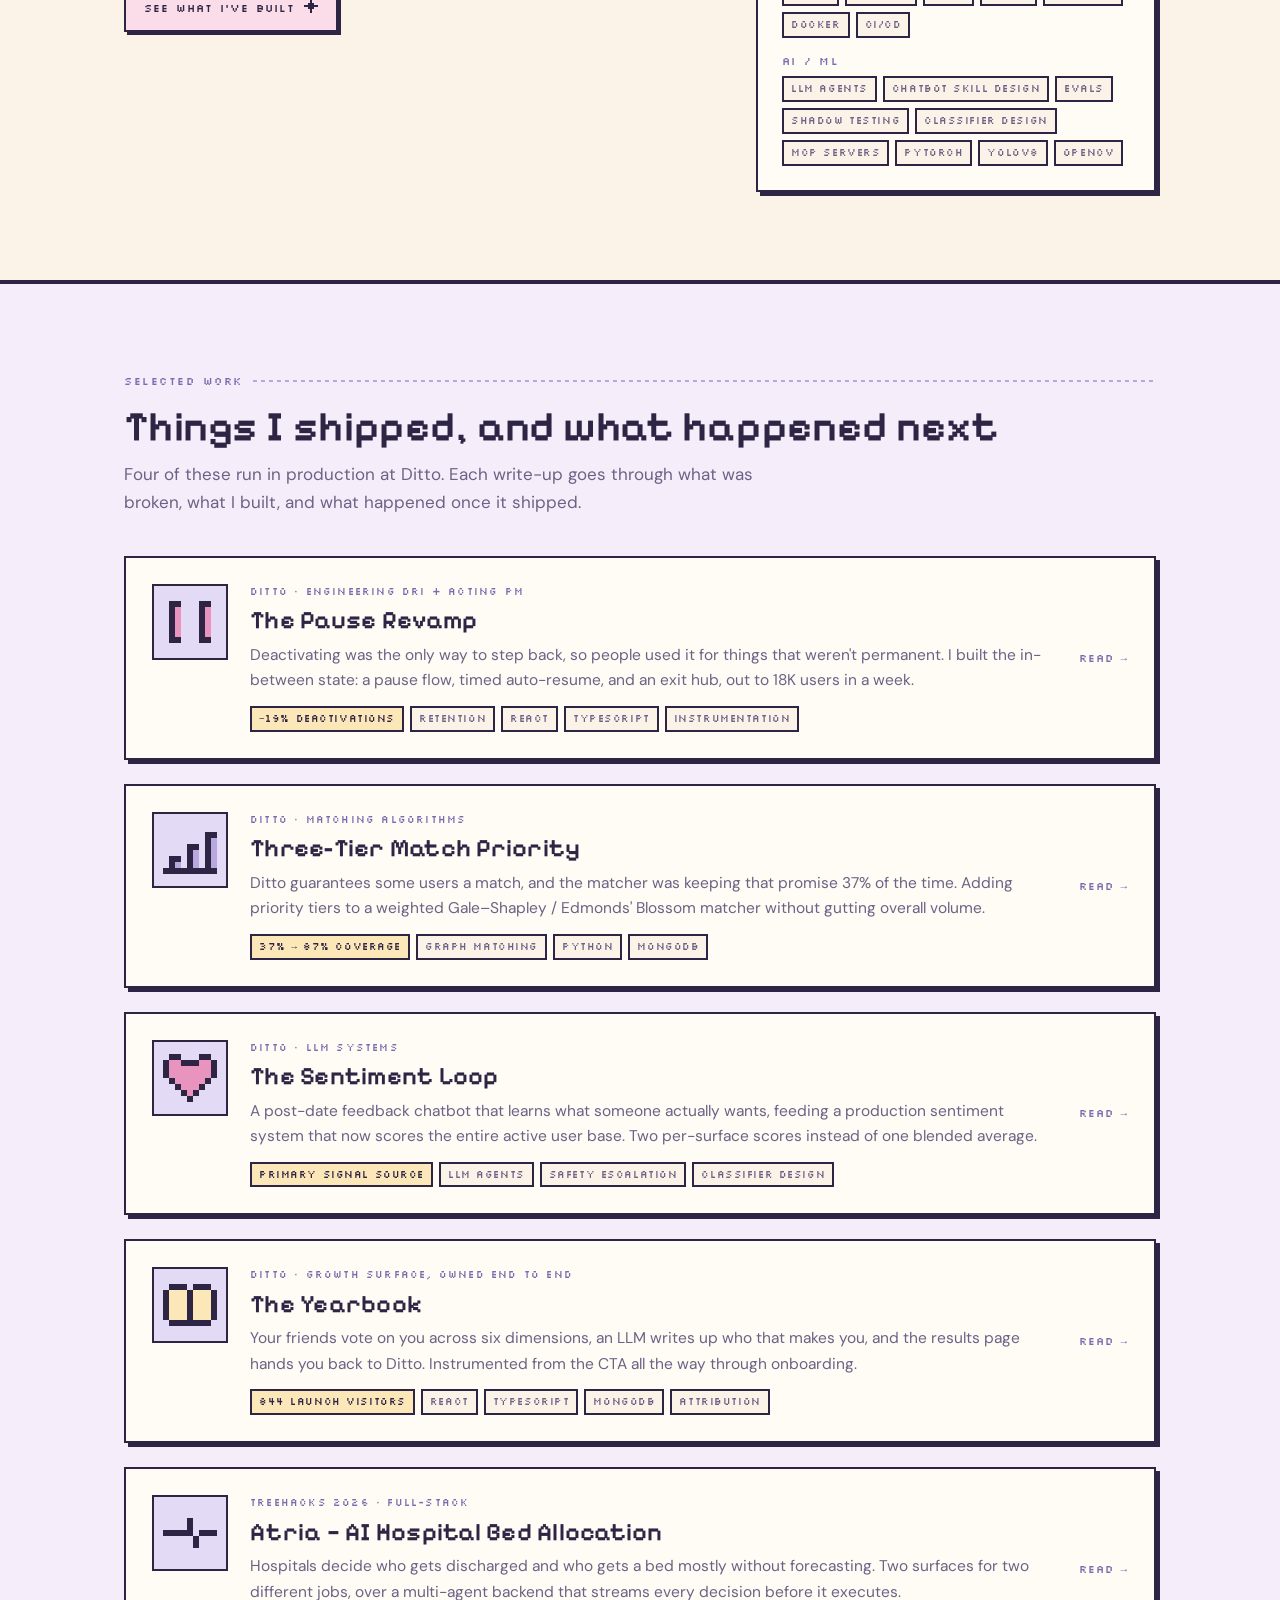
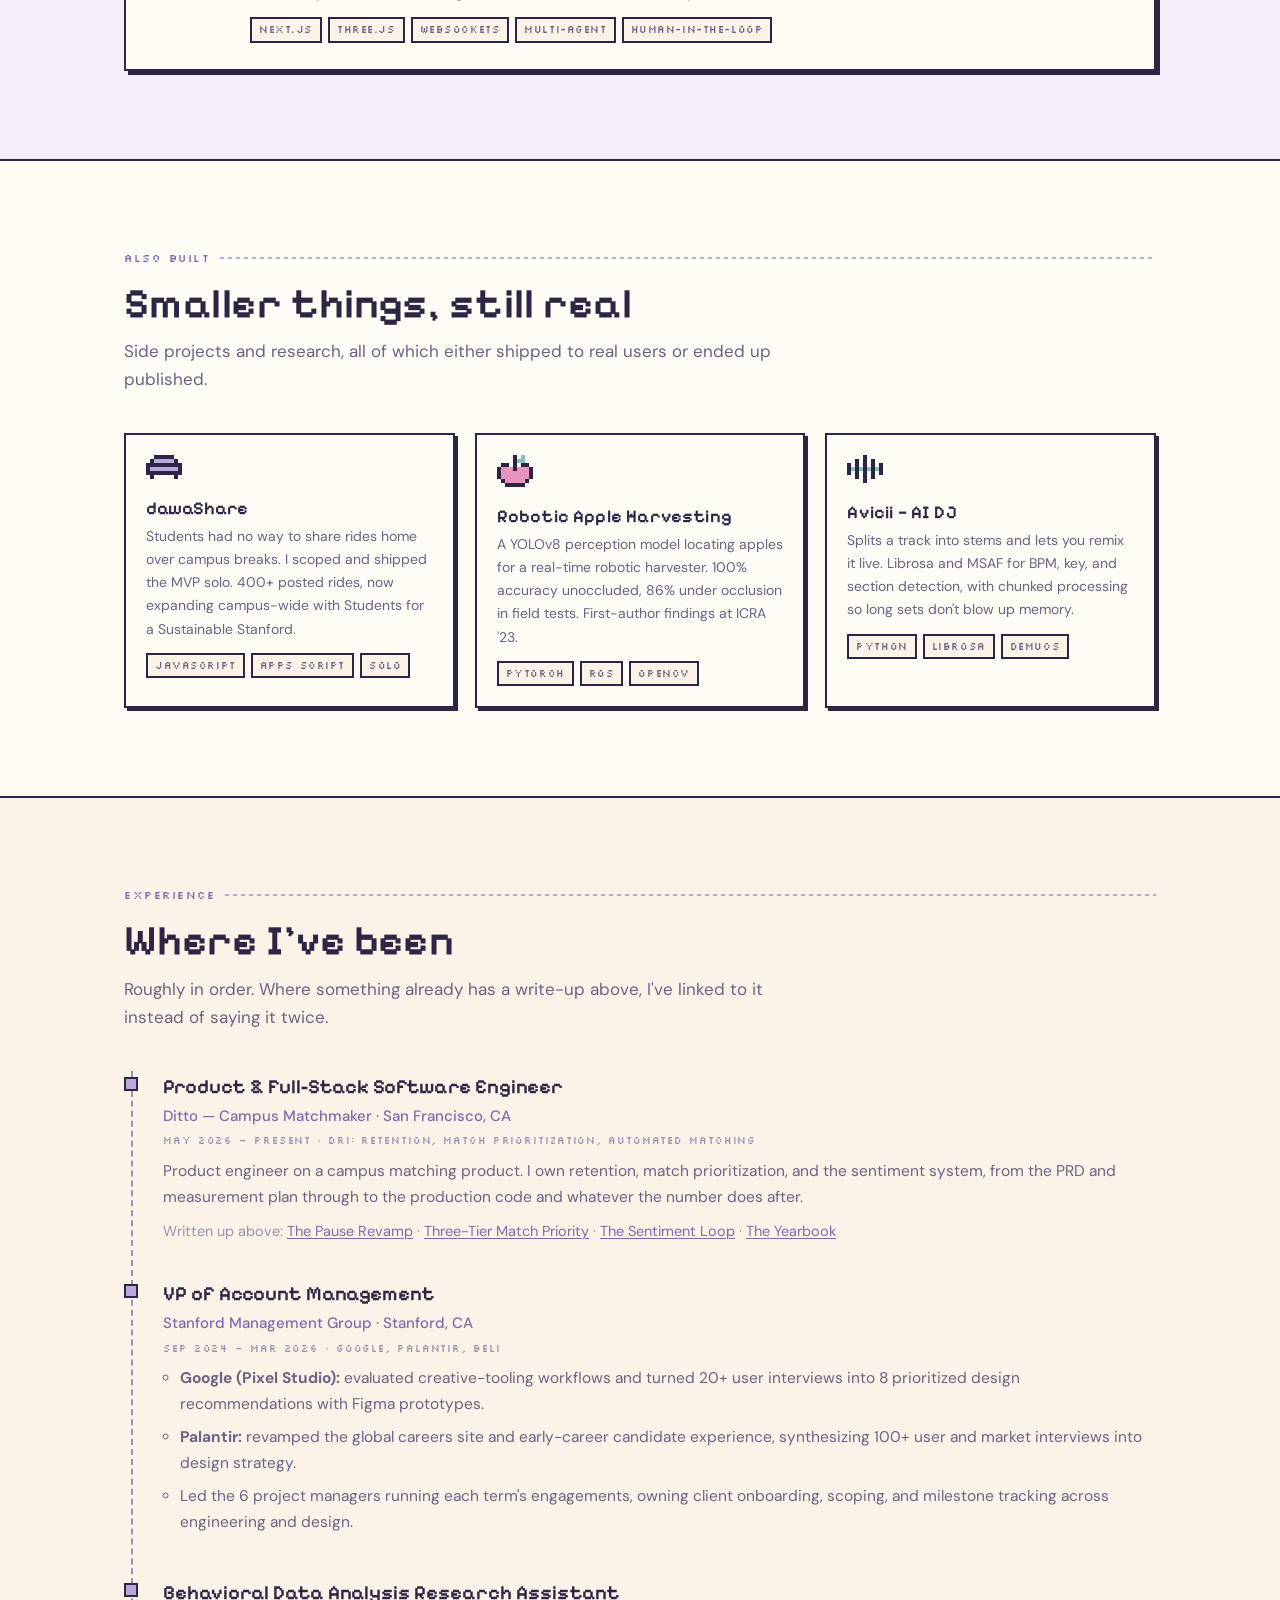
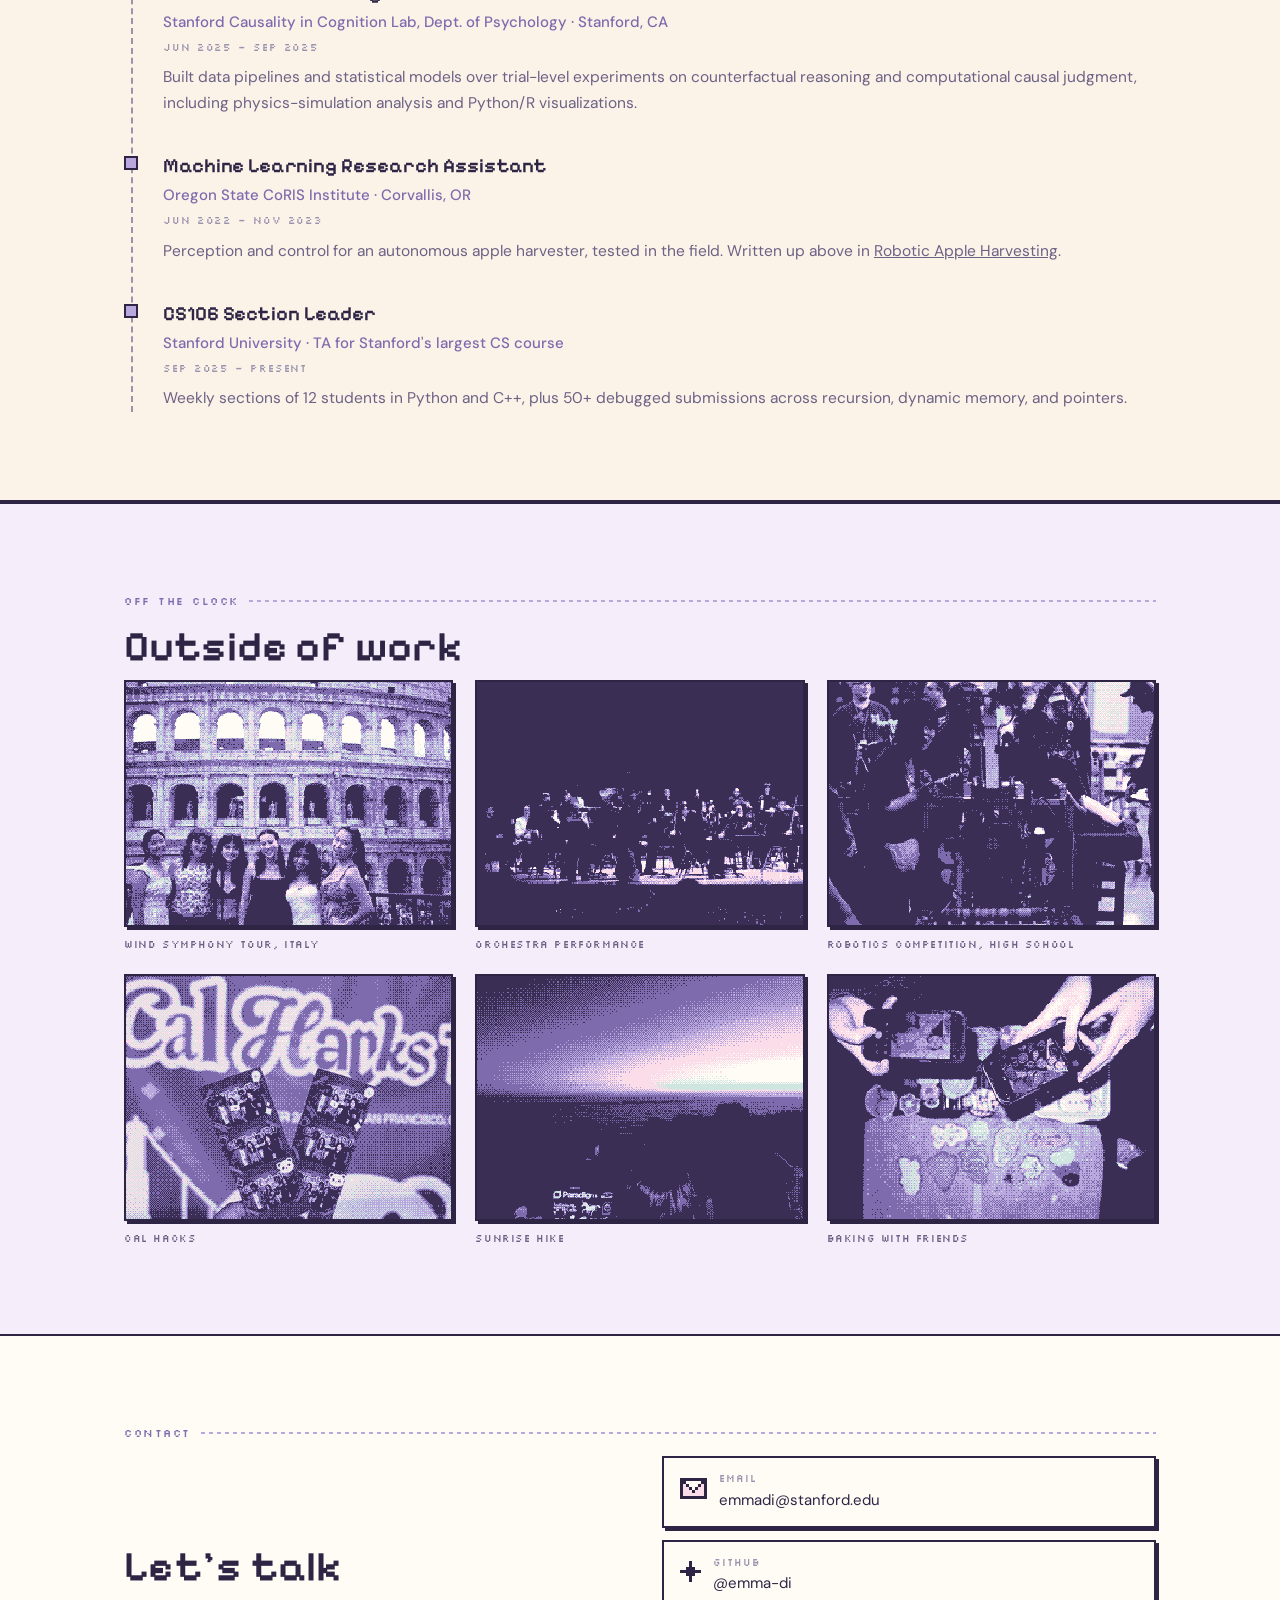
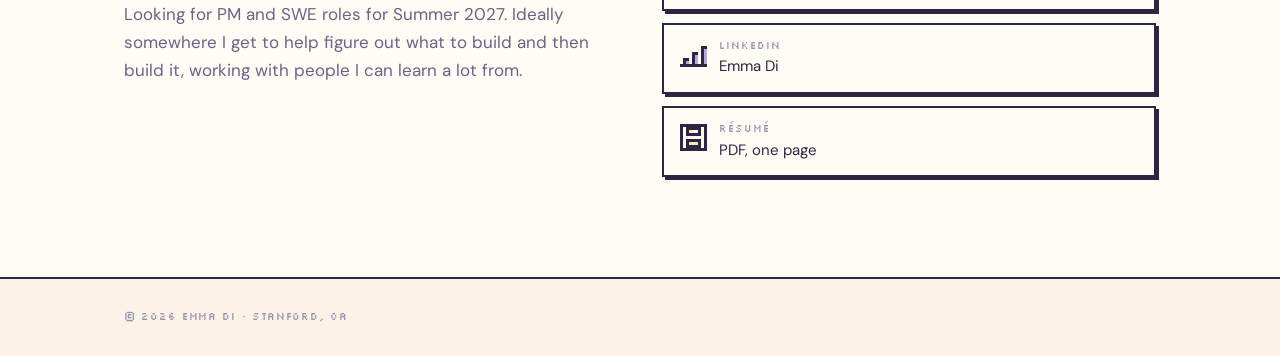
==== commit 1f0e64f6: "Reverse the tagline so it matches how she actually works 'Build, then find out if it worked' implied" ====
--- a/index.html
+++ b/index.html
@@ -6,7 +6,7 @@
     <title>Emma Di — Product &amp; Full-Stack Engineer</title>
     <meta
       name="description"
-      content="Emma Di — product and full-stack engineer. CS (HCI) at Stanford, product engineer at Ditto. I ship the product and own the number it moves."
+      content="Emma Di, product and full-stack engineer. CS (HCI) at Stanford, product engineer at Ditto. I figure out how we'll know it worked, then I go build it."
     />
     <meta
       property="og:title"
@@ -14,7 +14,7 @@
     />
     <meta
       property="og:description"
-      content="I ship the product and own the number it moves. CS (HCI) @ Stanford, product engineer @ Ditto."
+      content="I figure out how we'll know it worked, then I go build it. CS (HCI) @ Stanford, product engineer @ Ditto."
     />
     <meta property="og:type" content="website" />
     <meta property="og:url" content="https://emma-di.github.io/" />
@@ -68,7 +68,7 @@
             <span class="blip"></span> Open to Summer 2027 · PM &amp; SWE
           </p>
           <h1>Emma Di</h1>
-          <p class="hero__tag">I build the thing, then I find out if it <b>worked</b>.</p>
+          <p class="hero__tag">I figure out how we'll know it <b>worked</b>, then I go build it.</p>
           <p class="hero__body">
             I'm a CS student at Stanford on the HCI track, minoring in MS&amp;E. Right now
             I'm a product and full-stack engineer at <b>Ditto</b>, a campus matchmaking
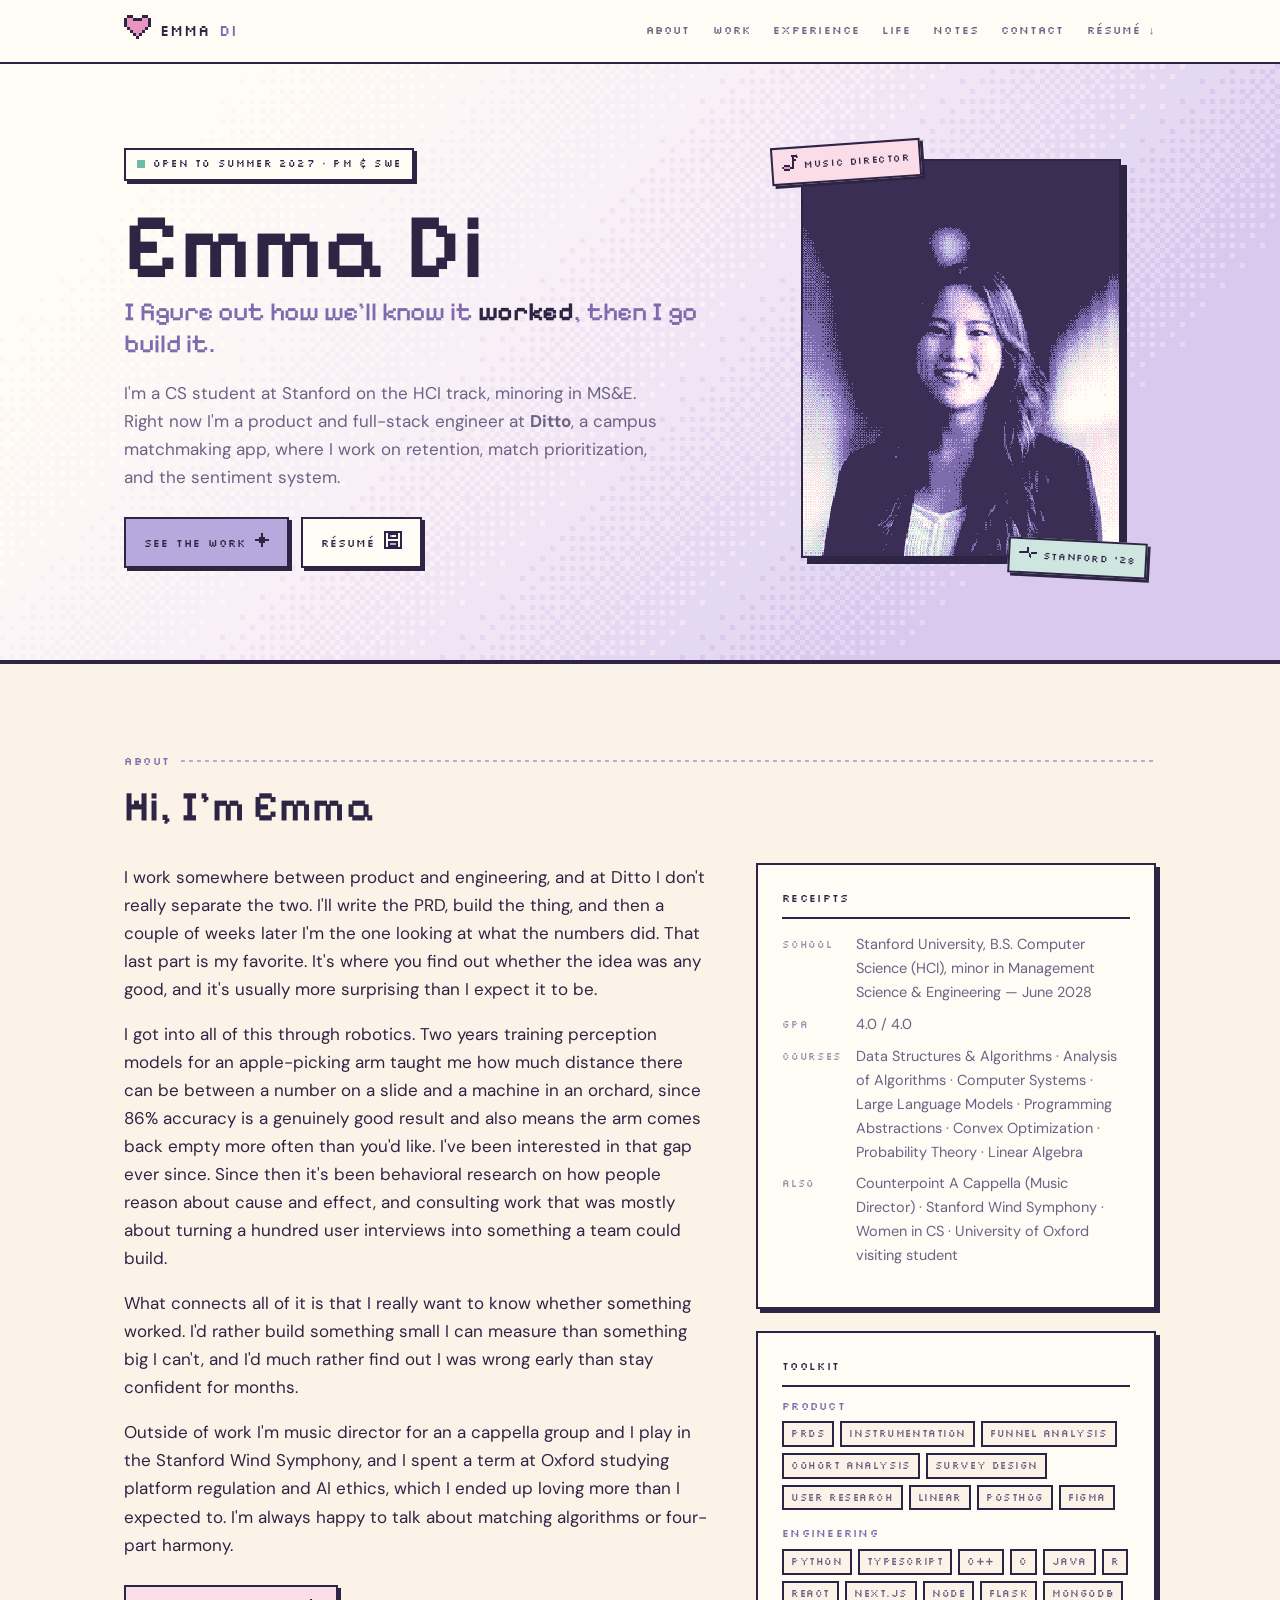
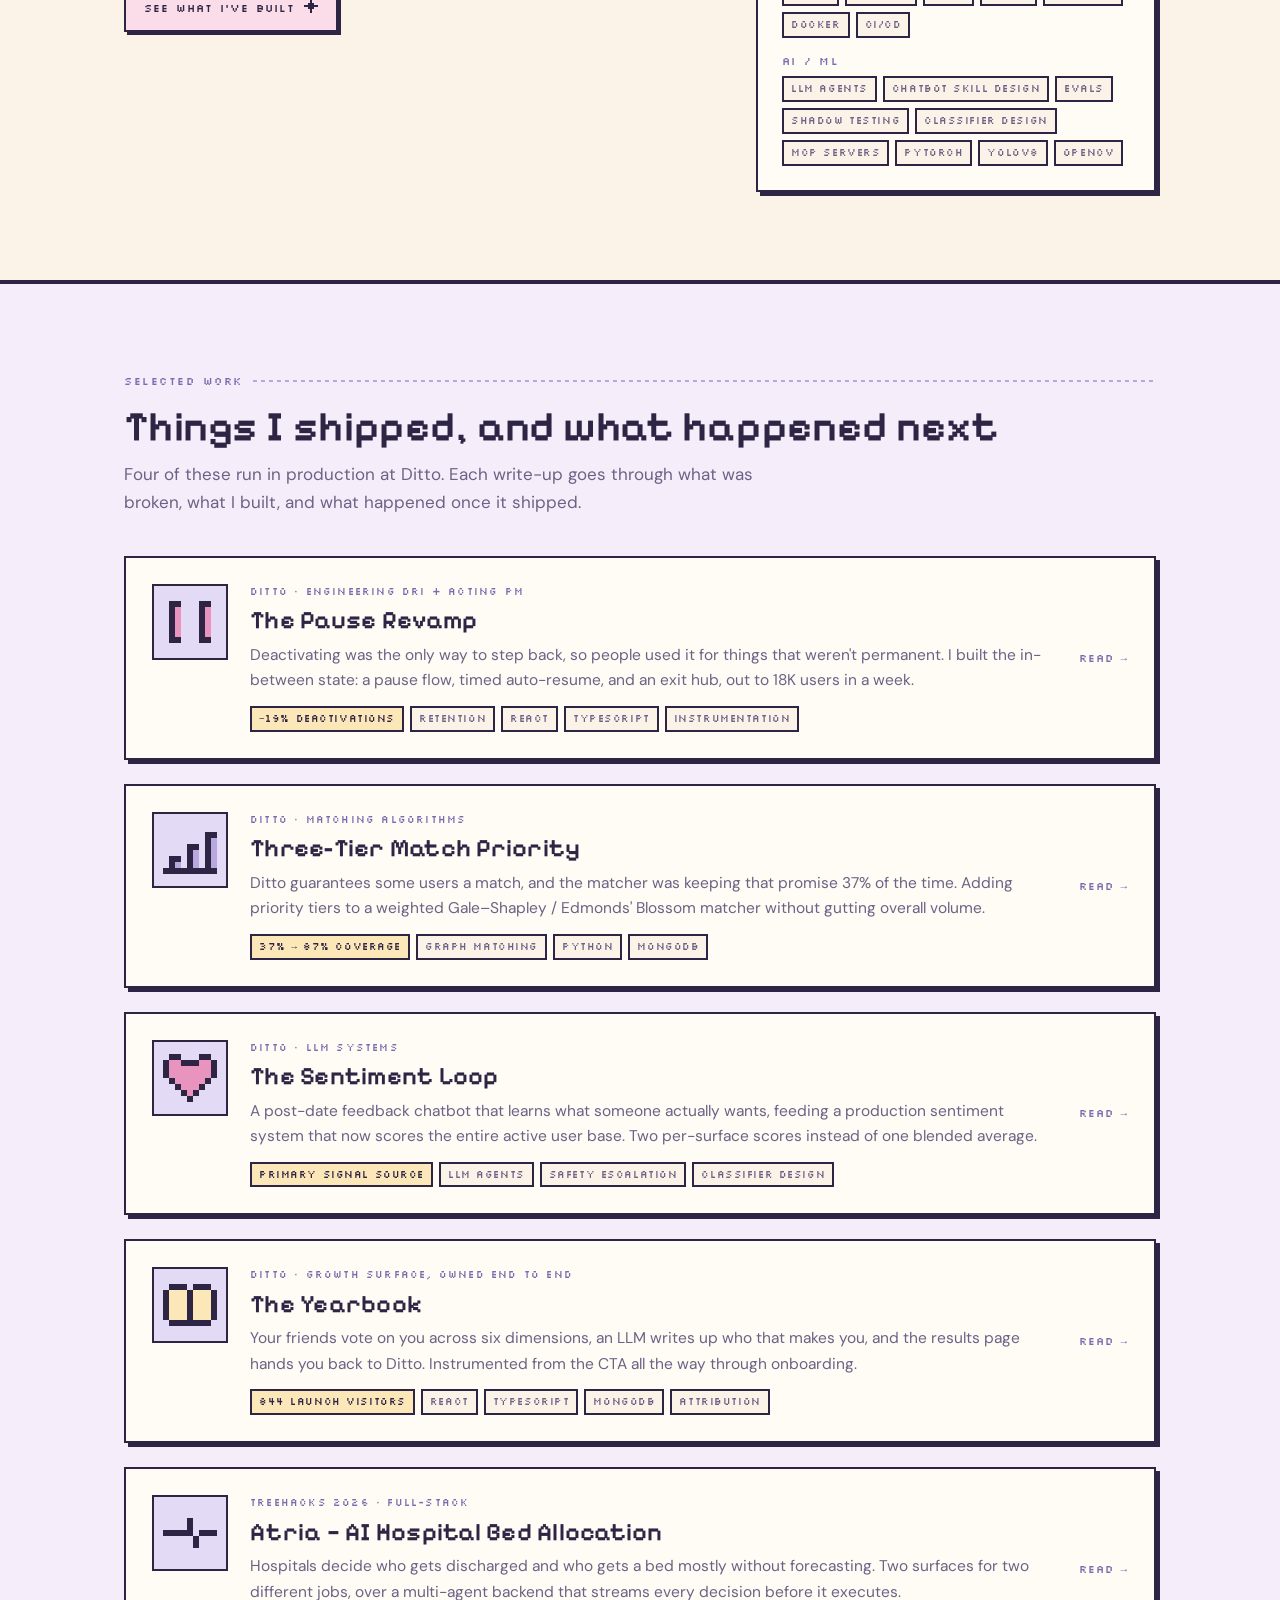
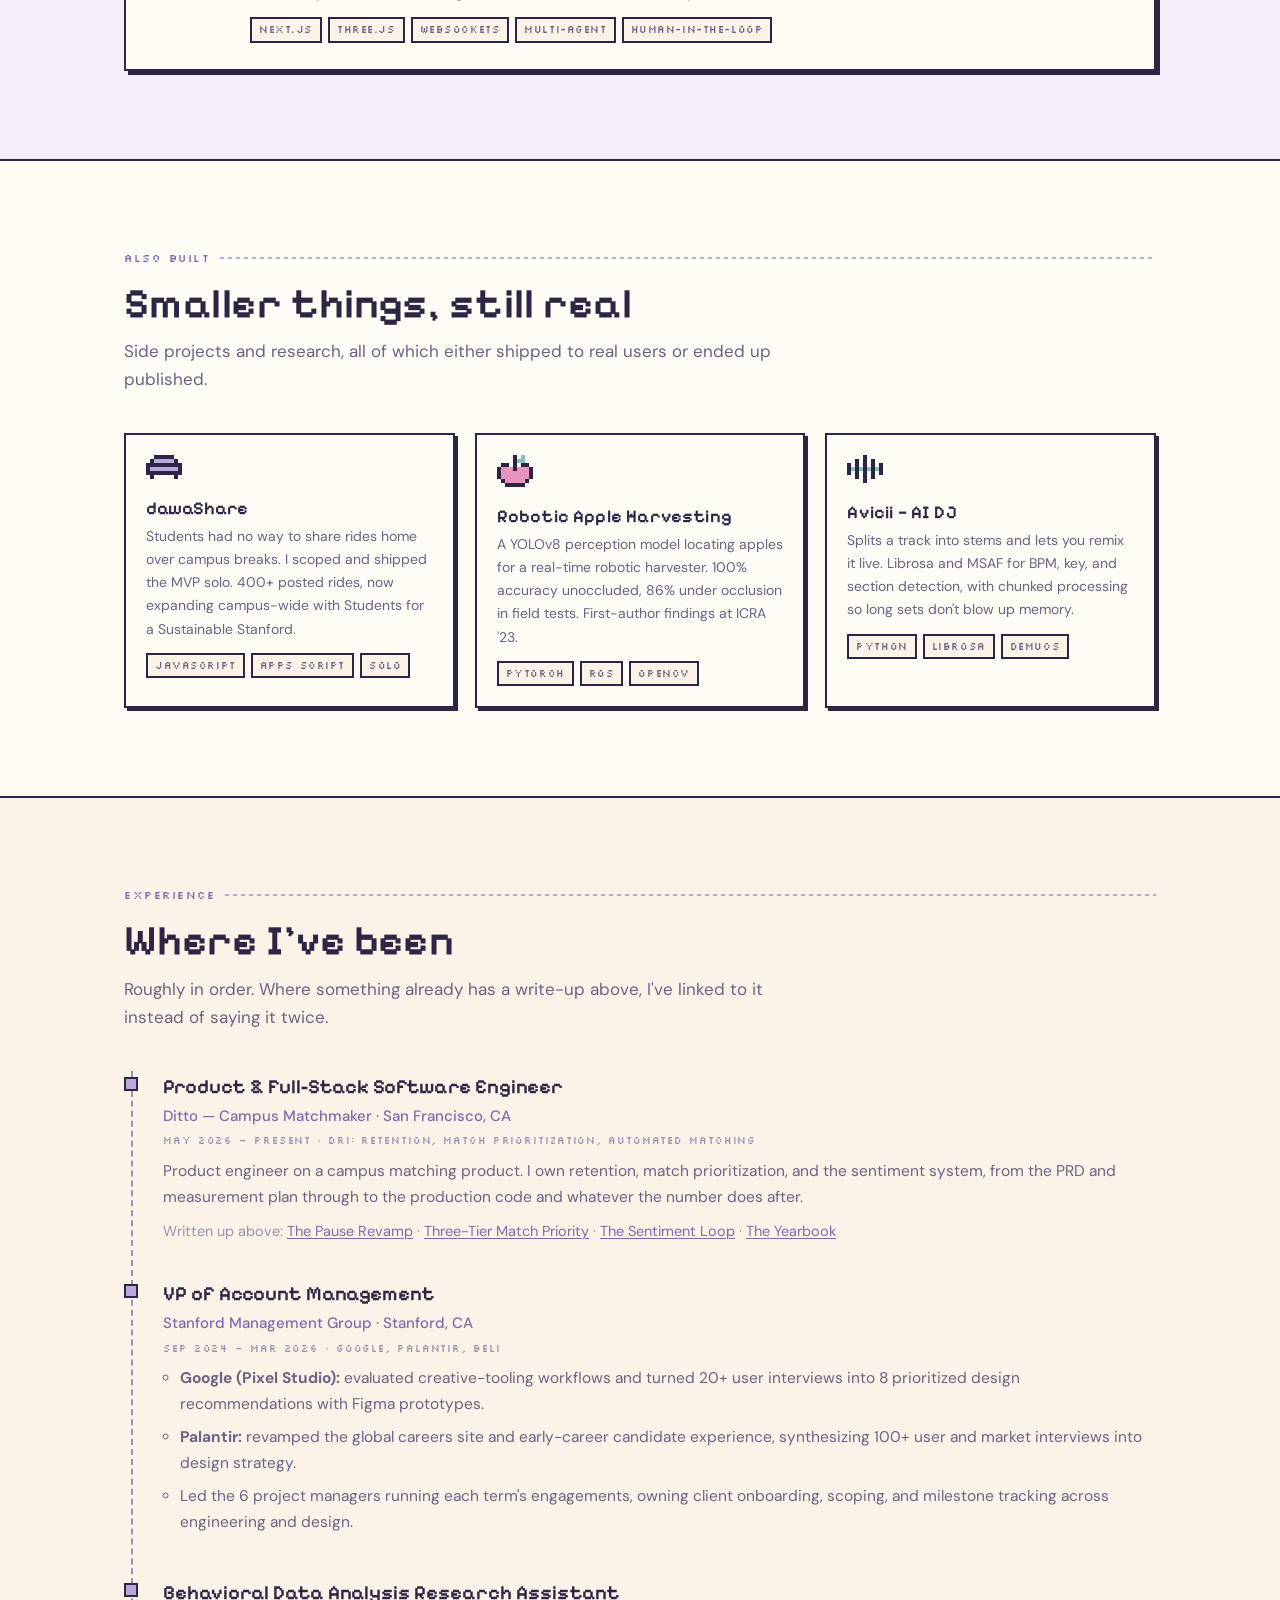
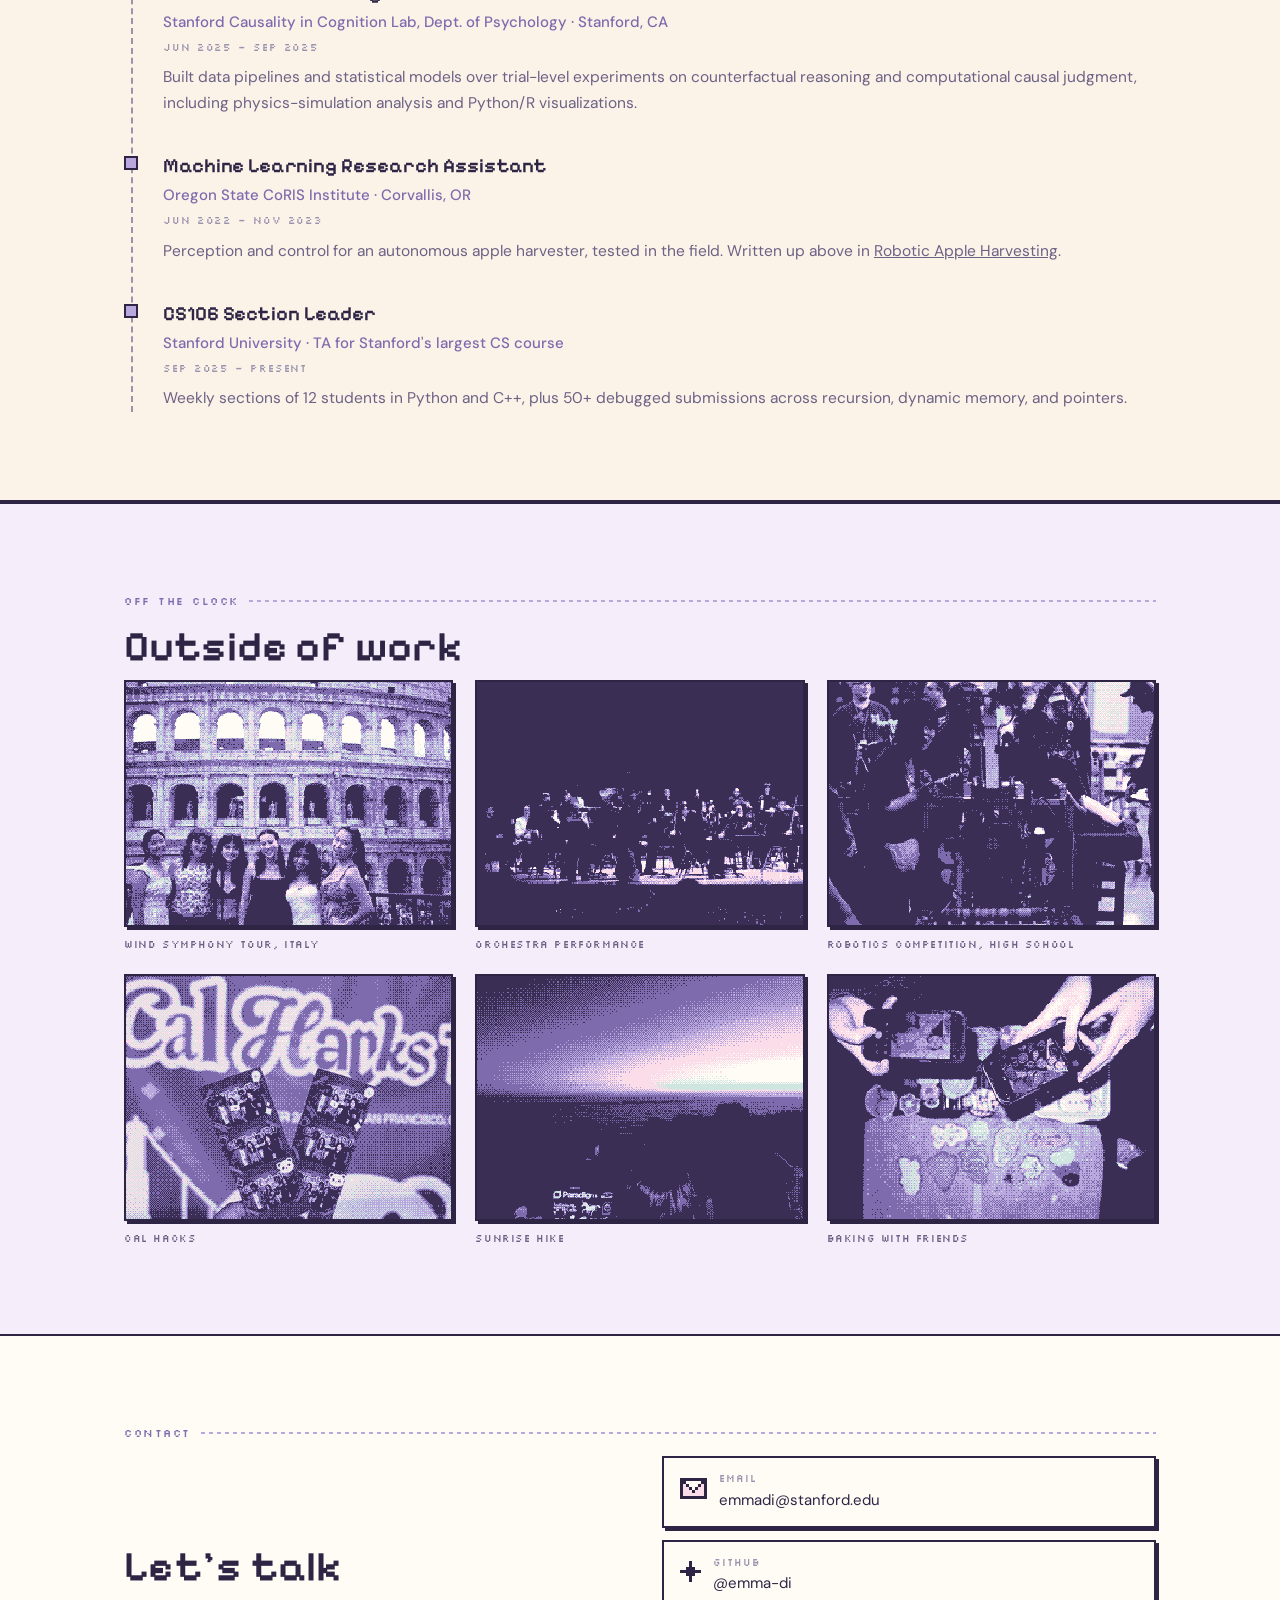
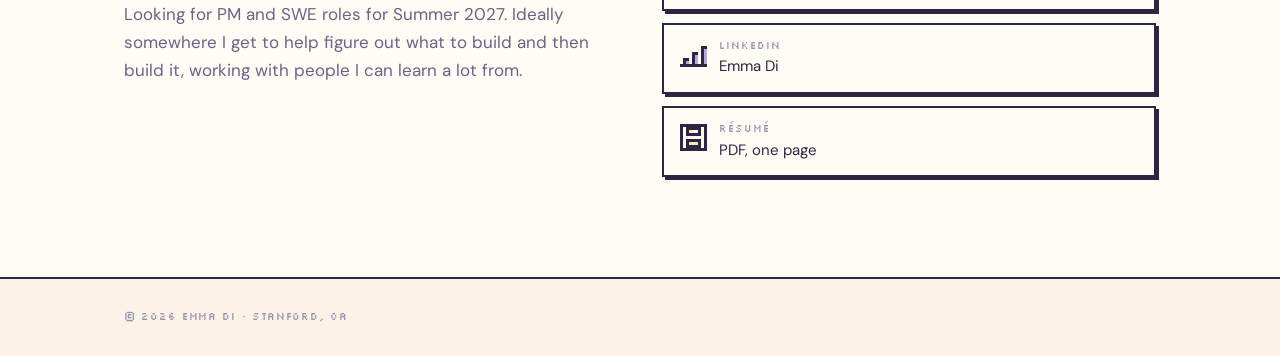
==== commit d8cc8ad7: "Add the bulletin board Pixel sticky notes on a dithered corkboard, backed by Supabase. Renders demo " ====
--- a/index.html
+++ b/index.html
@@ -49,6 +49,7 @@
           <a href="#work">Work</a>
           <a href="#experience">Experience</a>
           <a href="#life">Life</a>
+          <a href="#notes">Notes</a>
           <a href="#contact">Contact</a>
           <a href="assets/EmmaDi-Resume.pdf">Résumé ↓</a>
         </div>
@@ -648,6 +649,41 @@
       </div>
     </section>
 
+    <!-- ============ BULLETIN BOARD ============ -->
+    <section class="section" id="notes">
+      <div class="wrap">
+        <p class="eyebrow reveal">Bulletin board</p>
+        <h2 class="section-title reveal">Leave me a note</h2>
+        <p class="section-lede reveal">
+          If you made it this far, say hi. Notes go up right away.
+        </p>
+
+        <div class="board reveal">
+          <div class="board__wall">
+            <div class="board__list"></div>
+          </div>
+
+          <form class="board__form" autocomplete="off">
+            <label for="gb-name">Your name</label>
+            <input id="gb-name" name="name" type="text" maxlength="32" required />
+
+            <label for="gb-message">Note <span class="board__count">0/280</span></label>
+            <textarea id="gb-message" name="message" maxlength="280" required></textarea>
+
+            <div class="board__trap" aria-hidden="true">
+              <label for="gb-website">Leave this empty</label>
+              <input id="gb-website" name="website" type="text" tabindex="-1" />
+            </div>
+
+            <button class="btn btn--primary" type="submit">
+              Pin it up <span data-sprite="pin" data-unit="2" data-accent="#FFFBF5"></span>
+            </button>
+            <p class="board__status" role="status" aria-live="polite"></p>
+          </form>
+        </div>
+      </div>
+    </section>
+
     <!-- ============ CONTACT ============ -->
     <section class="section" id="contact">
       <div class="wrap">
@@ -719,5 +755,6 @@
     </footer>
 
     <script src="assets/site.js"></script>
+    <script src="assets/guestbook.js"></script>
   </body>
 </html>
--- a/assets/style.css
+++ b/assets/style.css
@@ -971,3 +971,119 @@
   ::view-transition-old(*),
   ::view-transition-new(*) { animation: none !important; }
 }
+
+/* ---------- bulletin board ---------- */
+.board {
+  display: grid;
+  grid-template-columns: 1fr 320px;
+  gap: 28px;
+  align-items: start;
+}
+.board__wall {
+  border: 2px solid var(--ink);
+  box-shadow: var(--shadow);
+  background-color: var(--paper-2);
+  background-image: repeating-conic-gradient(
+    rgba(185, 168, 222, 0.35) 0% 25%,
+    transparent 0% 50%
+  );
+  background-size: 6px 6px;
+  padding: 24px;
+  min-height: 260px;
+}
+.board__list {
+  display: grid;
+  grid-template-columns: repeat(auto-fill, minmax(180px, 1fr));
+  gap: 18px;
+}
+.board__empty {
+  font-family: var(--micro);
+  font-size: 11px;
+  letter-spacing: 0.08em;
+  color: var(--ink-3);
+  margin: 0;
+  padding: 28px 4px;
+}
+.note {
+  position: relative;
+  border: 2px solid var(--ink);
+  box-shadow: var(--shadow-sm);
+  padding: 26px 14px 12px;
+  transform: rotate(var(--tilt, 0deg));
+  background: var(--blush);
+}
+.note--c0 { background: var(--blush); }
+.note--c1 { background: var(--mint); }
+.note--c2 { background: var(--butter); }
+.note--c3 { background: var(--lilac-soft); }
+.note__pin {
+  position: absolute;
+  top: -9px;
+  left: 50%;
+  transform: translateX(-50%);
+  line-height: 0;
+}
+.note__body {
+  margin: 0 0 10px;
+  font-size: 14.5px;
+  line-height: 1.5;
+  overflow-wrap: anywhere;
+}
+.note__who {
+  font-family: var(--micro);
+  font-size: 9.5px;
+  letter-spacing: 0.08em;
+  color: var(--ink-2);
+  overflow-wrap: anywhere;
+}
+
+.board__form {
+  border: 2px solid var(--ink);
+  background: var(--paper);
+  box-shadow: var(--shadow);
+  padding: 20px;
+}
+.board__form label {
+  display: block;
+  font-family: var(--micro);
+  font-size: 9.5px;
+  letter-spacing: 0.1em;
+  text-transform: uppercase;
+  color: var(--ink-3);
+  margin-bottom: 6px;
+}
+.board__form input,
+.board__form textarea {
+  width: 100%;
+  font-family: var(--body);
+  font-size: 15px;
+  color: var(--ink);
+  background: var(--paper-2);
+  border: 2px solid var(--ink);
+  border-radius: 0;
+  padding: 9px 10px;
+  margin-bottom: 14px;
+}
+.board__form textarea { resize: vertical; min-height: 96px; }
+.board__form input:focus,
+.board__form textarea:focus { outline: 2px solid var(--lilac-deep); outline-offset: 1px; }
+.board__trap { position: absolute; left: -9999px; width: 1px; height: 1px; overflow: hidden; }
+.board__count {
+  float: right;
+  font-family: var(--micro);
+  font-size: 9px;
+  color: var(--ink-3);
+}
+.board__status {
+  font-family: var(--micro);
+  font-size: 9.5px;
+  letter-spacing: 0.06em;
+  color: var(--ink-2);
+  margin: 12px 0 0;
+  min-height: 1.2em;
+}
+.board__status.is-bad { color: #b4456f; }
+
+@media (max-width: 900px) {
+  .board { grid-template-columns: 1fr; }
+}
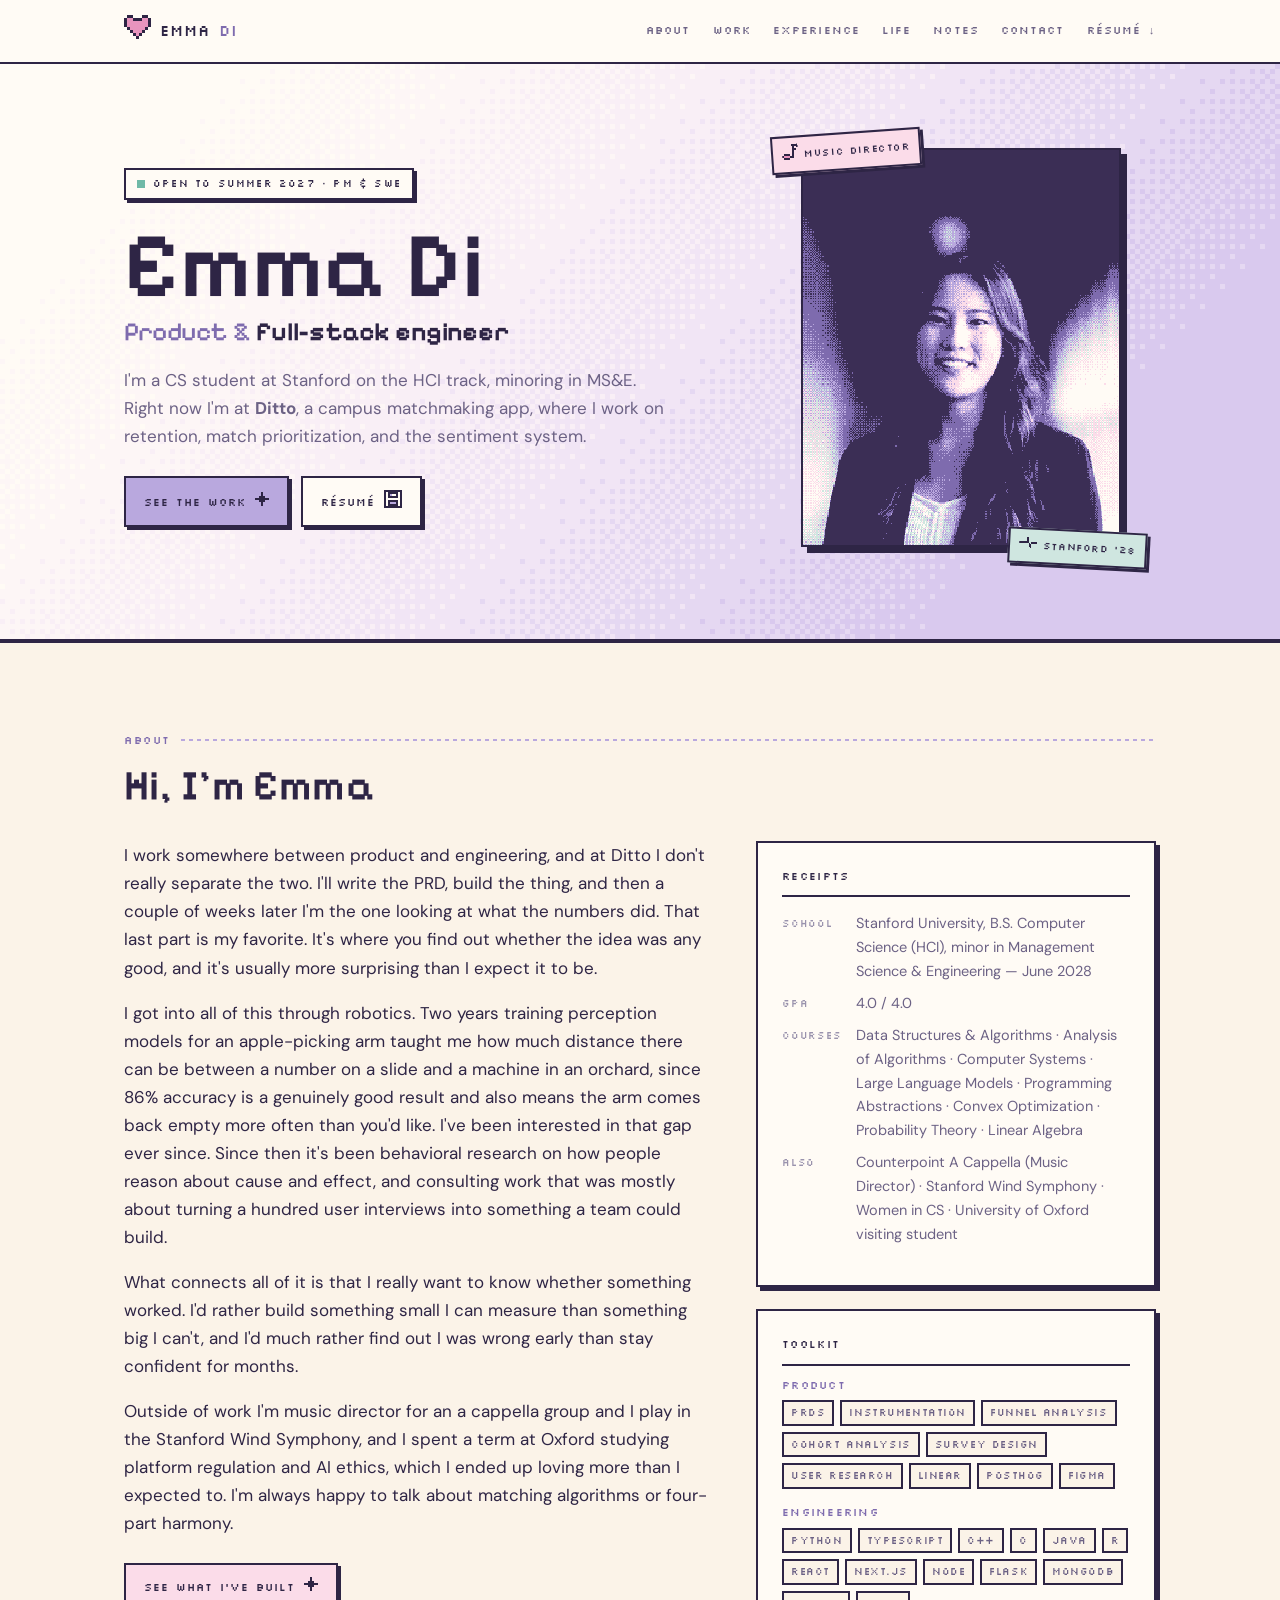
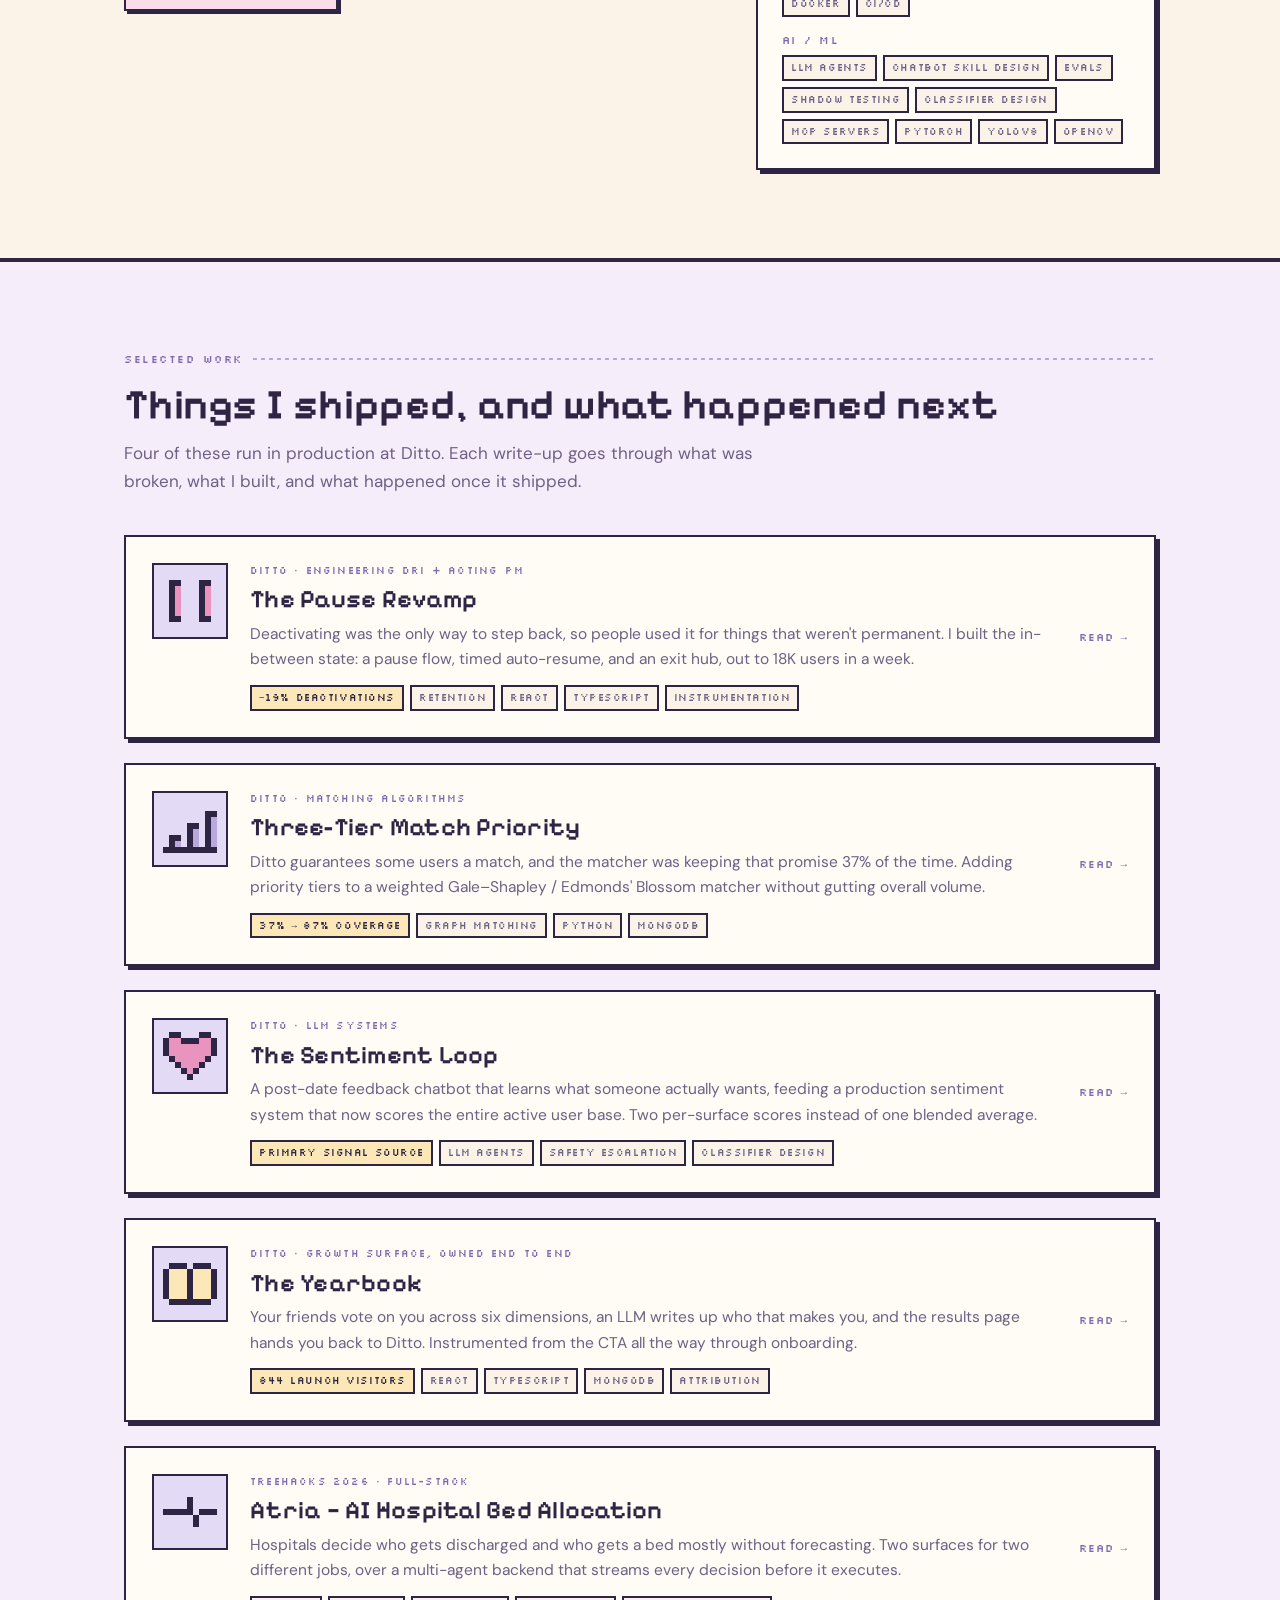
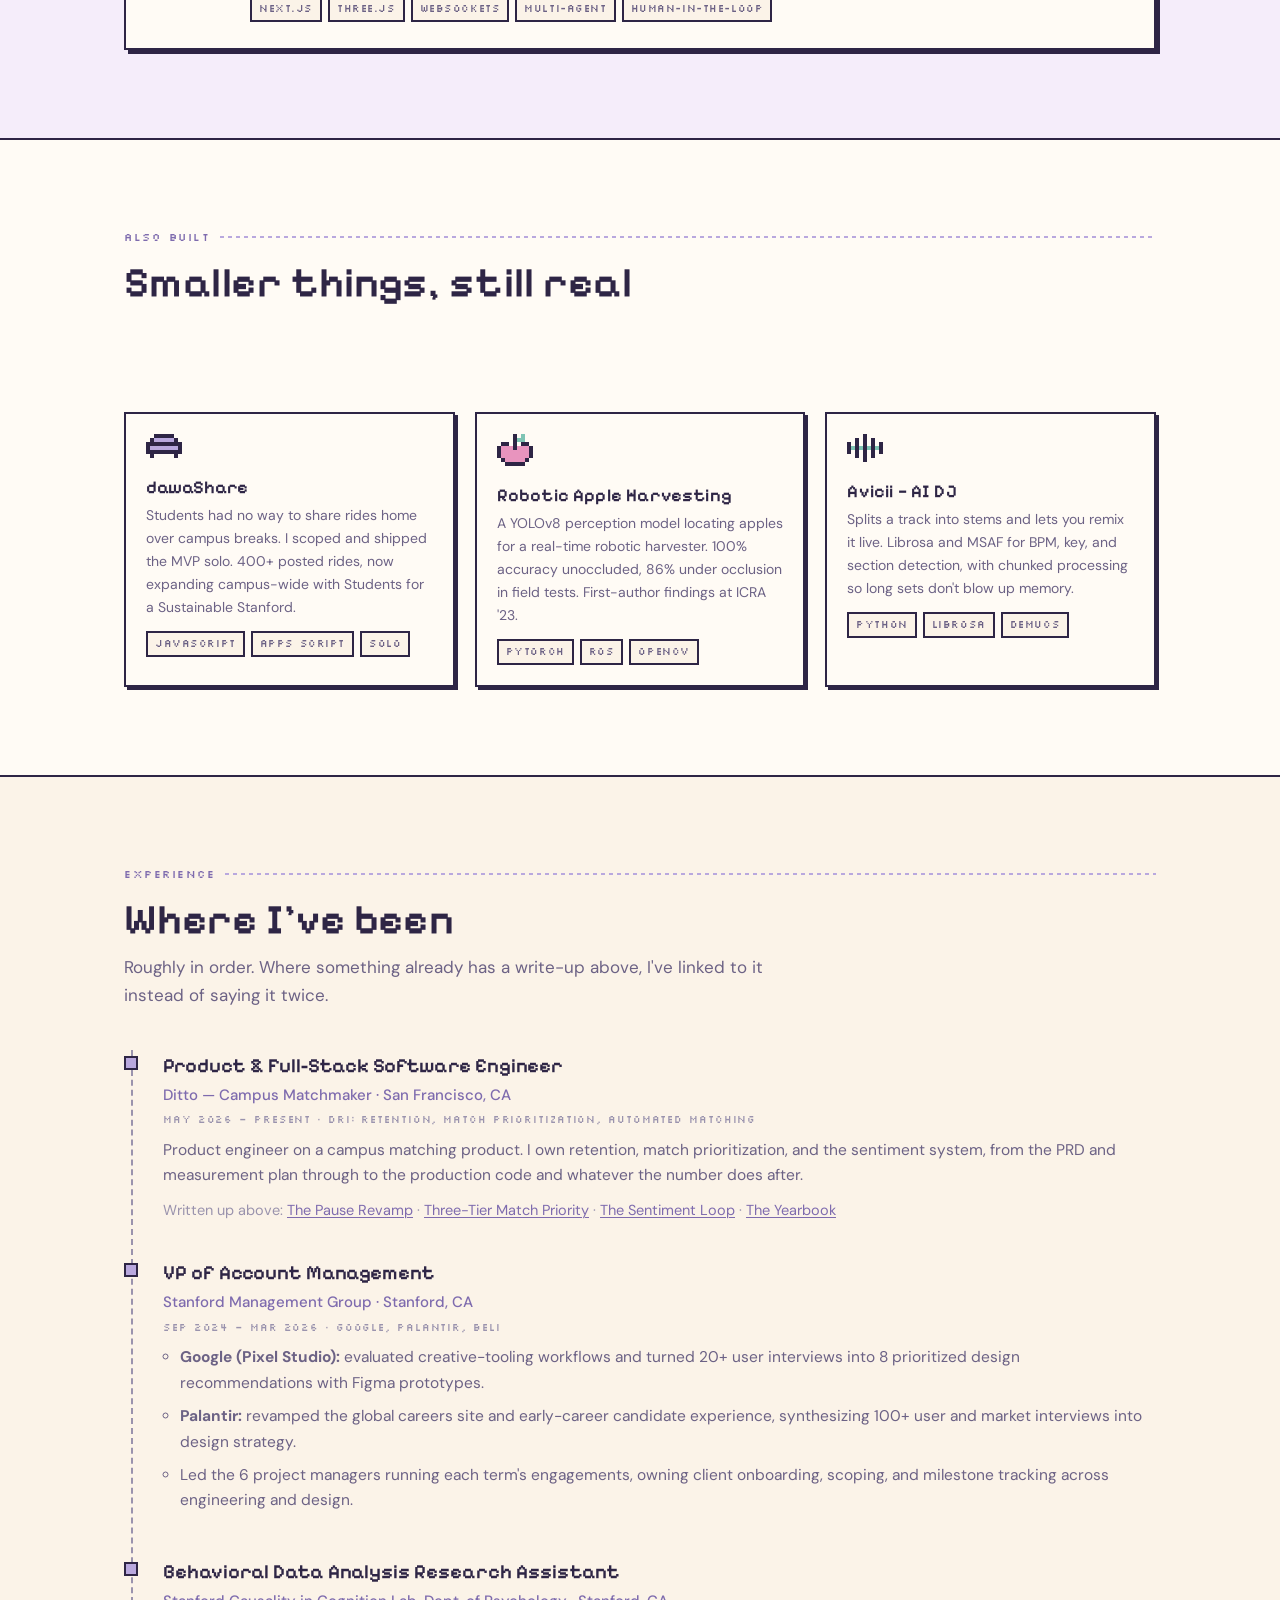
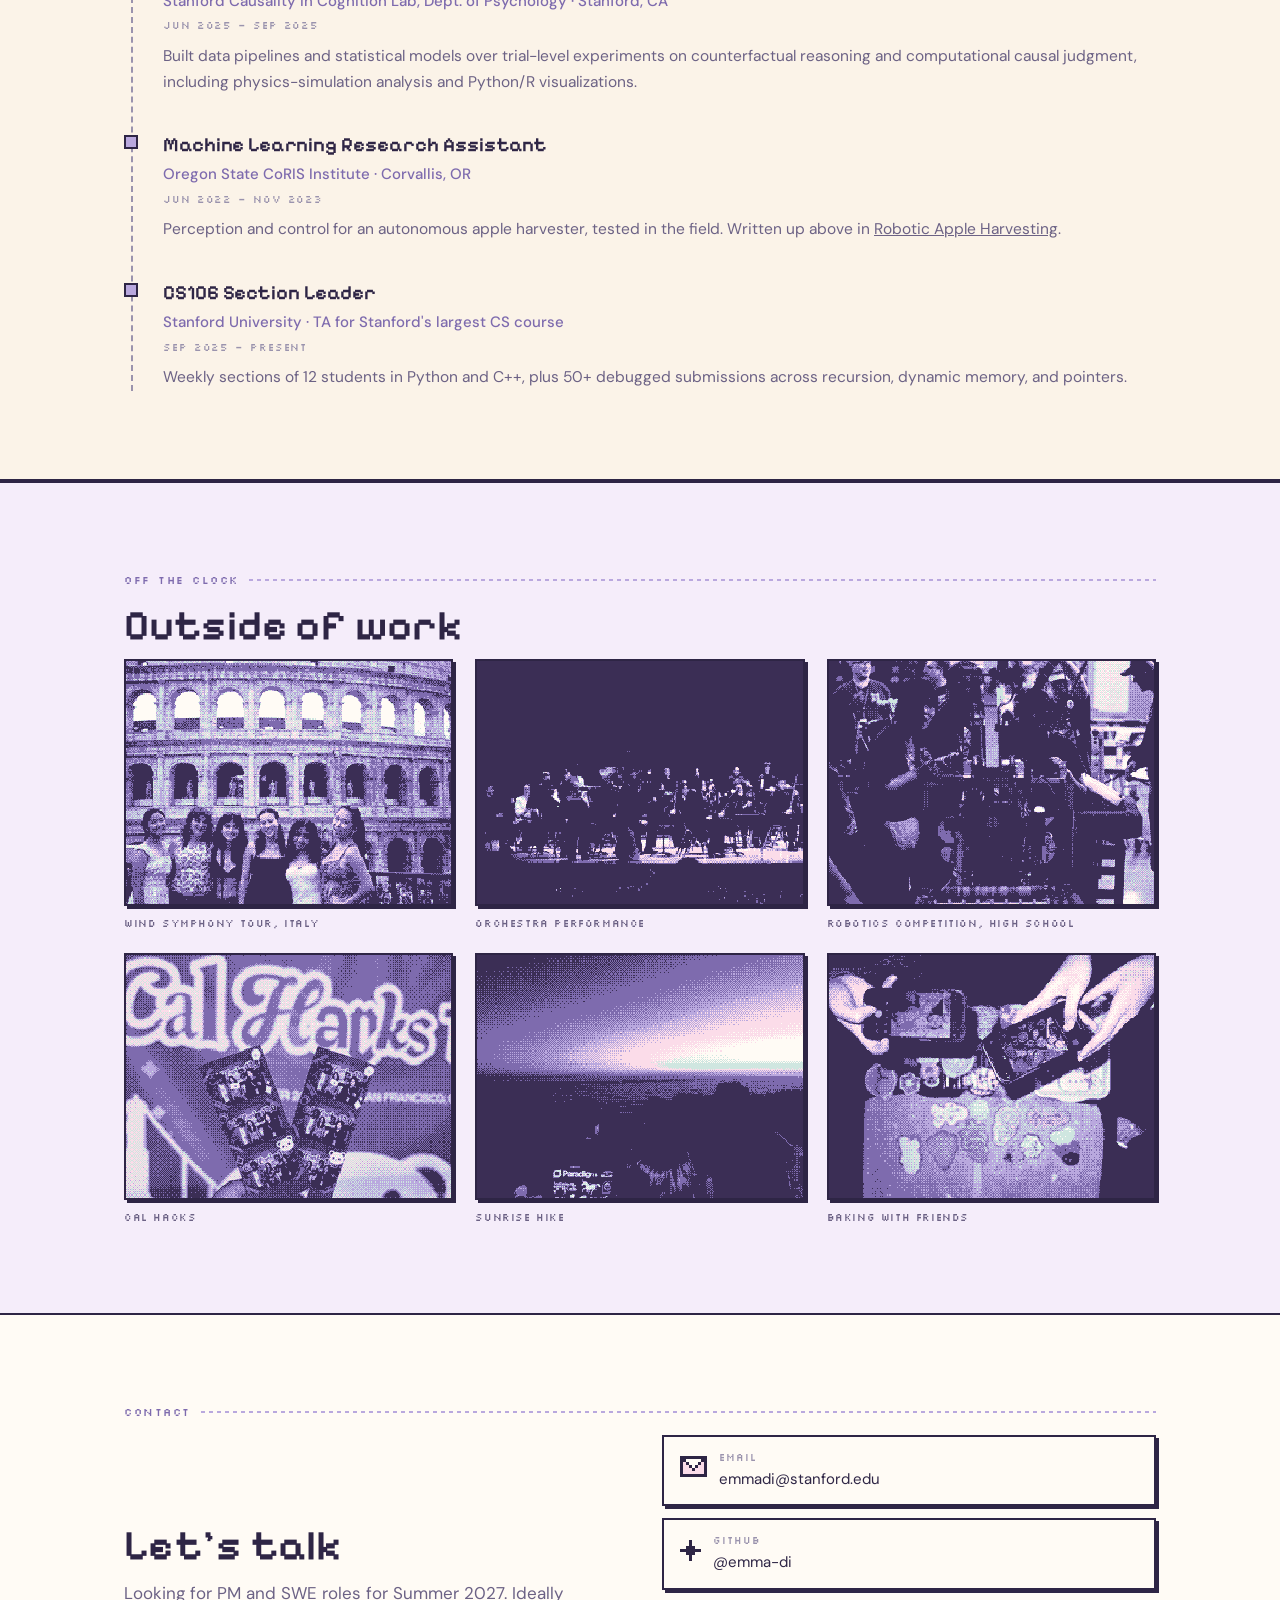
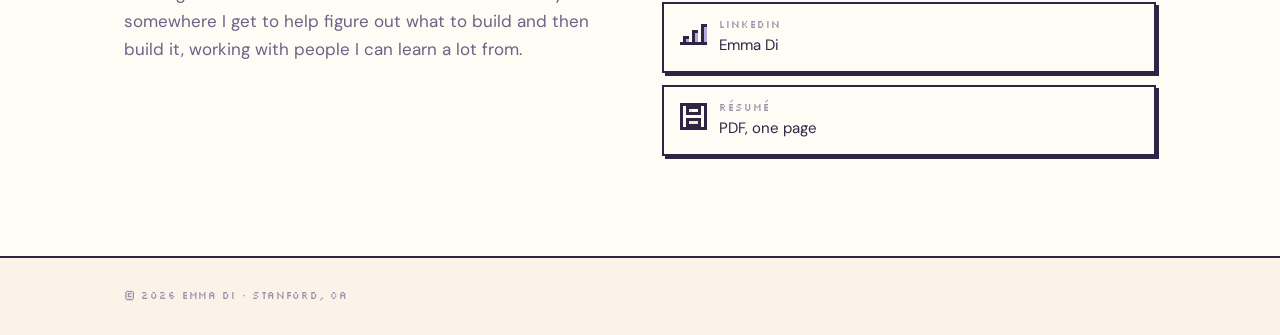
==== commit 7f390e8b: "Replace the hero slogan with the role Third attempt at a tagline; the genre was the problem, not the" ====
--- a/index.html
+++ b/index.html
@@ -6,7 +6,7 @@
     <title>Emma Di — Product &amp; Full-Stack Engineer</title>
     <meta
       name="description"
-      content="Emma Di, product and full-stack engineer. CS (HCI) at Stanford, product engineer at Ditto. I figure out how we'll know it worked, then I go build it."
+      content="Emma Di, product and full-stack engineer. CS (HCI) at Stanford, currently at Ditto working on retention, match prioritization, and the sentiment system."
     />
     <meta
       property="og:title"
@@ -14,7 +14,7 @@
     />
     <meta
       property="og:description"
-      content="I figure out how we'll know it worked, then I go build it. CS (HCI) @ Stanford, product engineer @ Ditto."
+      content="Product and full-stack engineer. CS (HCI) @ Stanford, currently at Ditto."
     />
     <meta property="og:type" content="website" />
     <meta property="og:url" content="https://emma-di.github.io/" />
@@ -69,12 +69,11 @@
             <span class="blip"></span> Open to Summer 2027 · PM &amp; SWE
           </p>
           <h1>Emma Di</h1>
-          <p class="hero__tag">I figure out how we'll know it <b>worked</b>, then I go build it.</p>
+          <p class="hero__tag">Product &amp; <b>full-stack engineer</b></p>
           <p class="hero__body">
             I'm a CS student at Stanford on the HCI track, minoring in MS&amp;E. Right now
-            I'm a product and full-stack engineer at <b>Ditto</b>, a campus matchmaking
-            app, where I work on retention, match prioritization, and the sentiment
-            system.
+            I'm at <b>Ditto</b>, a campus matchmaking app, where I work on retention,
+            match prioritization, and the sentiment system.
           </p>
           <div class="hero__cta">
             <a class="btn btn--primary" href="#work"
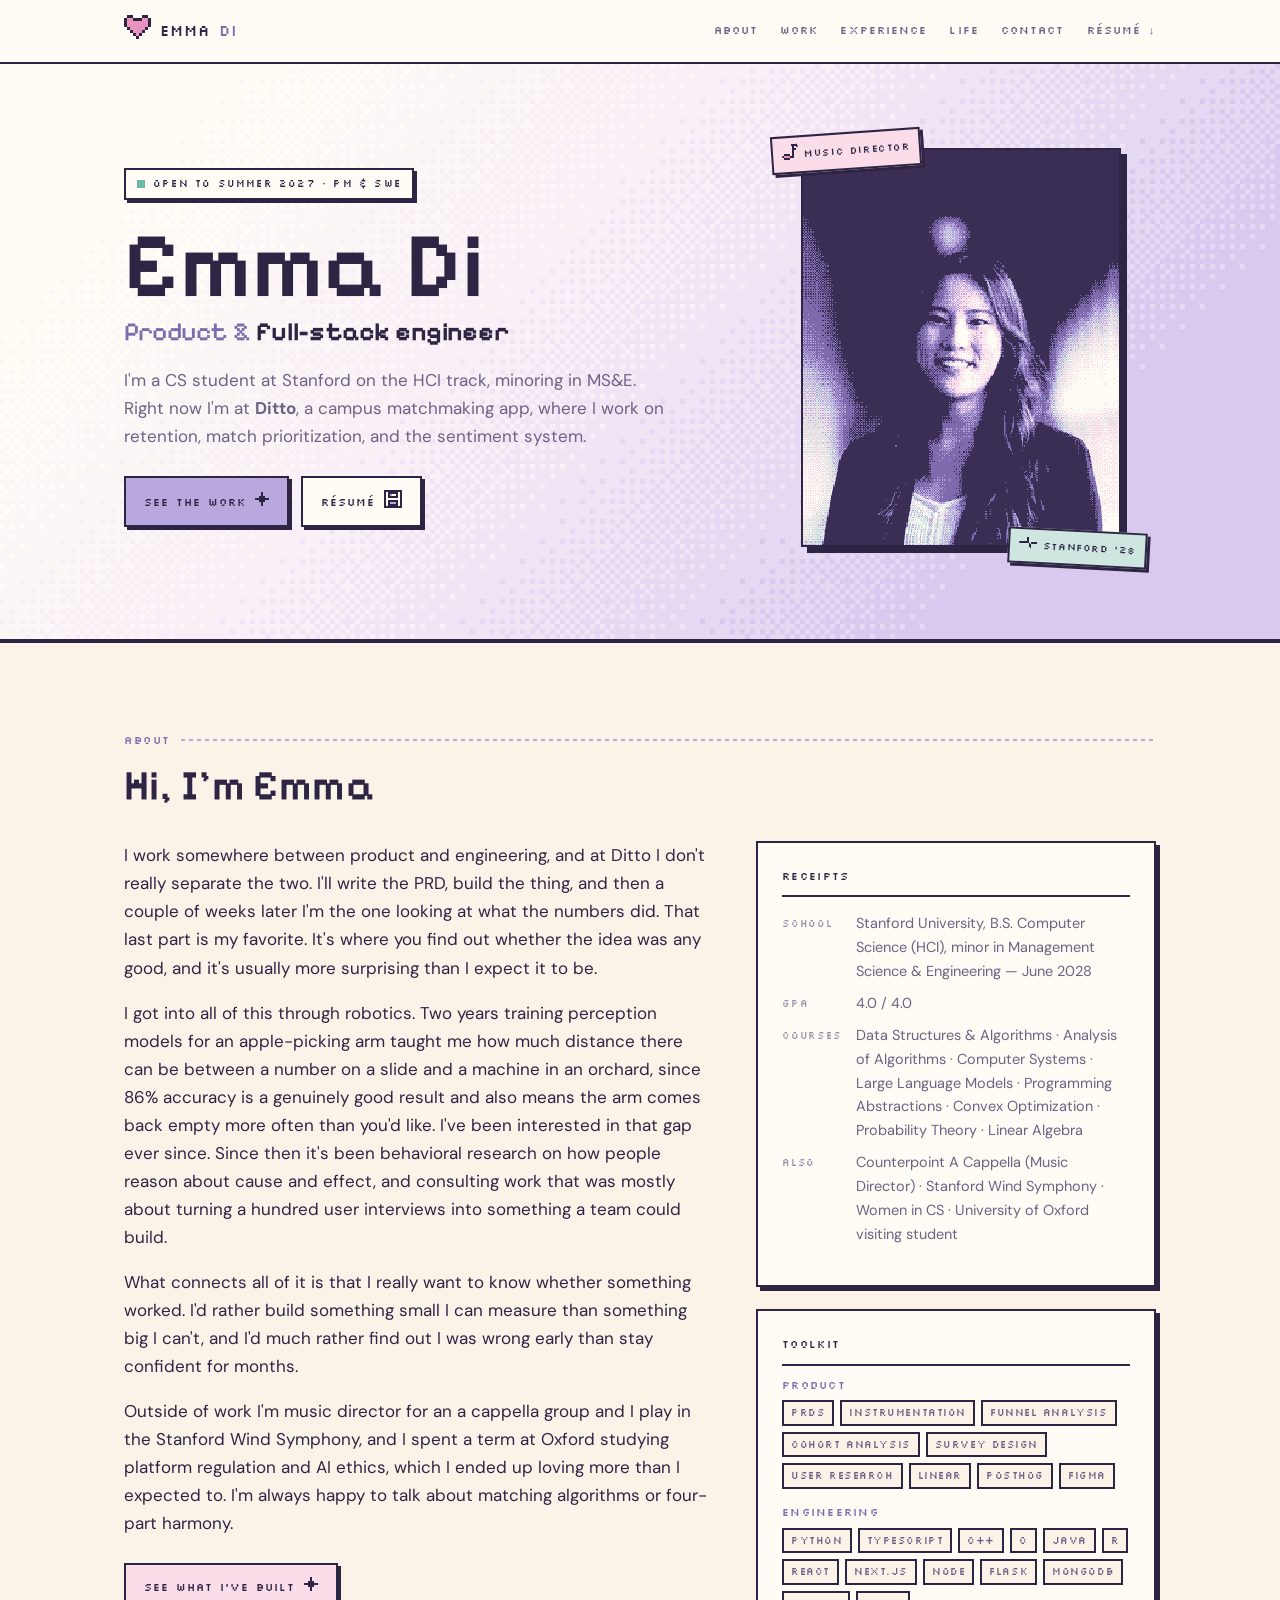
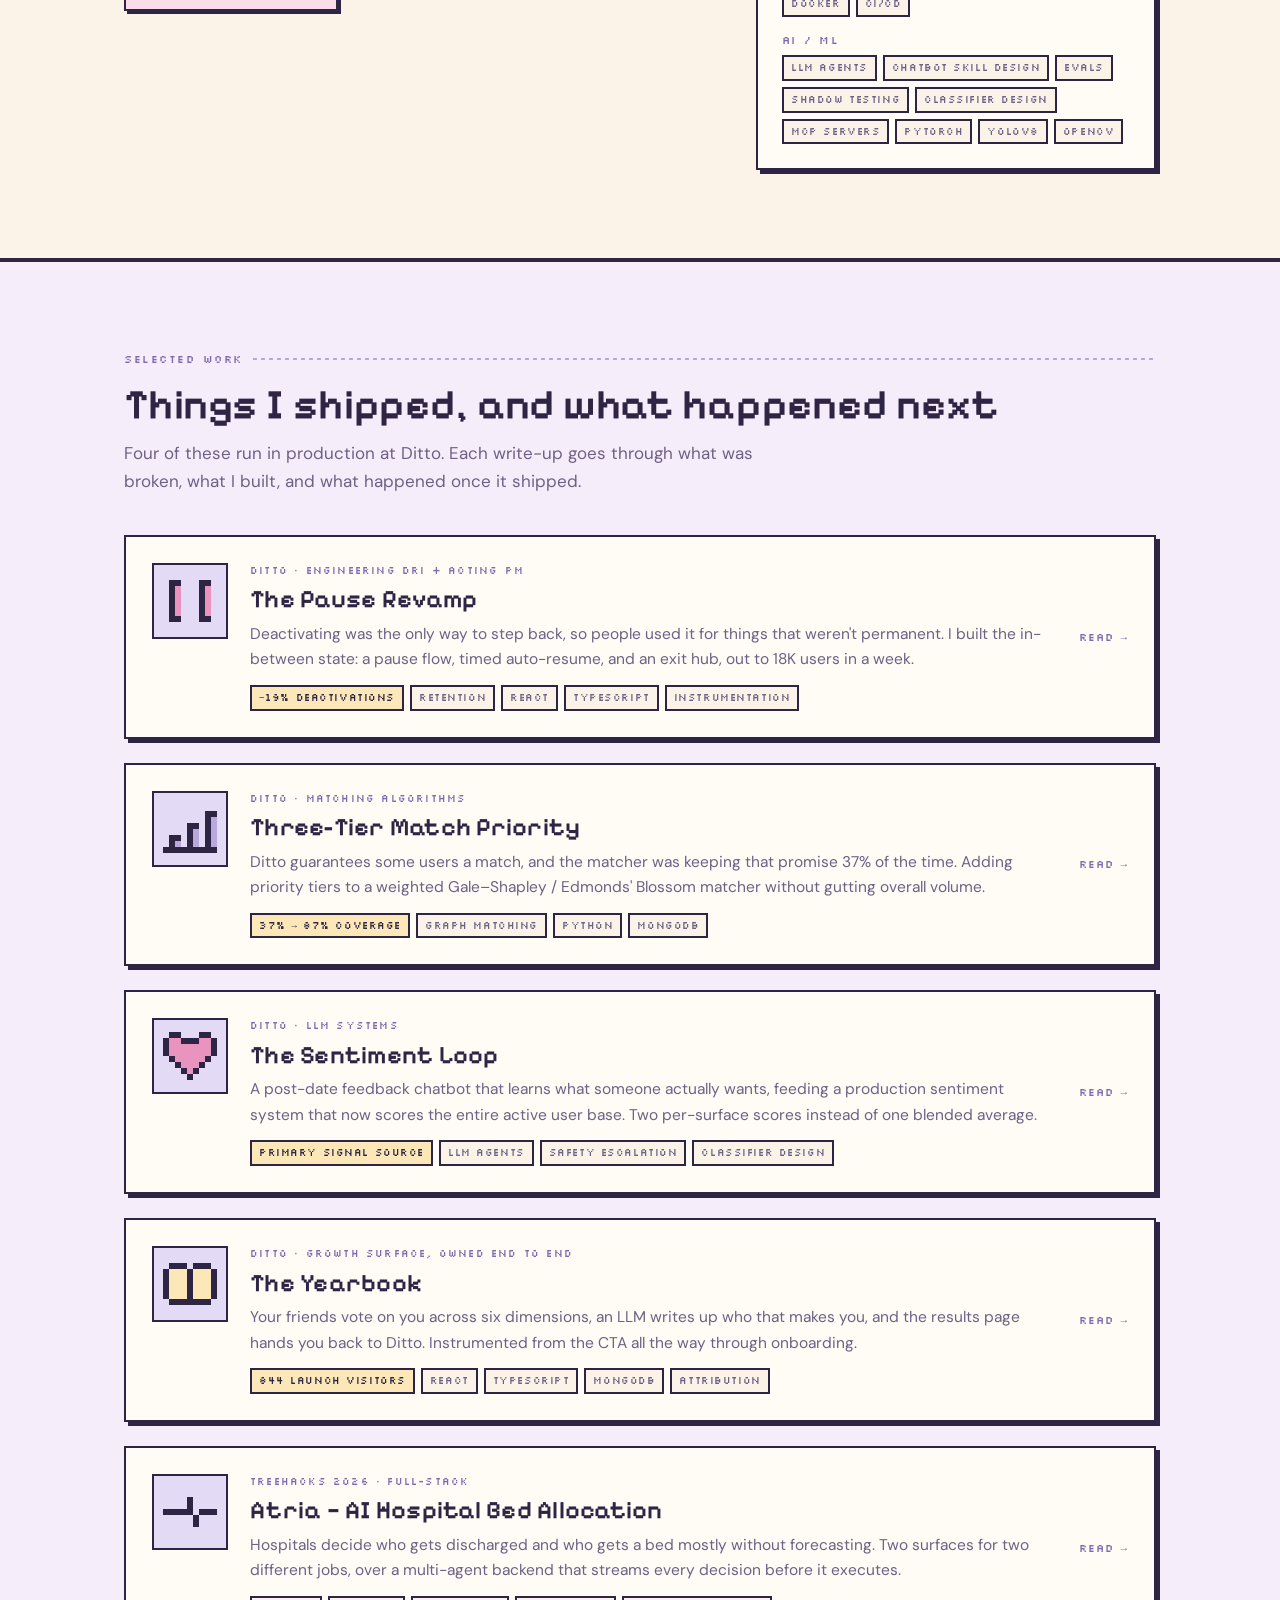
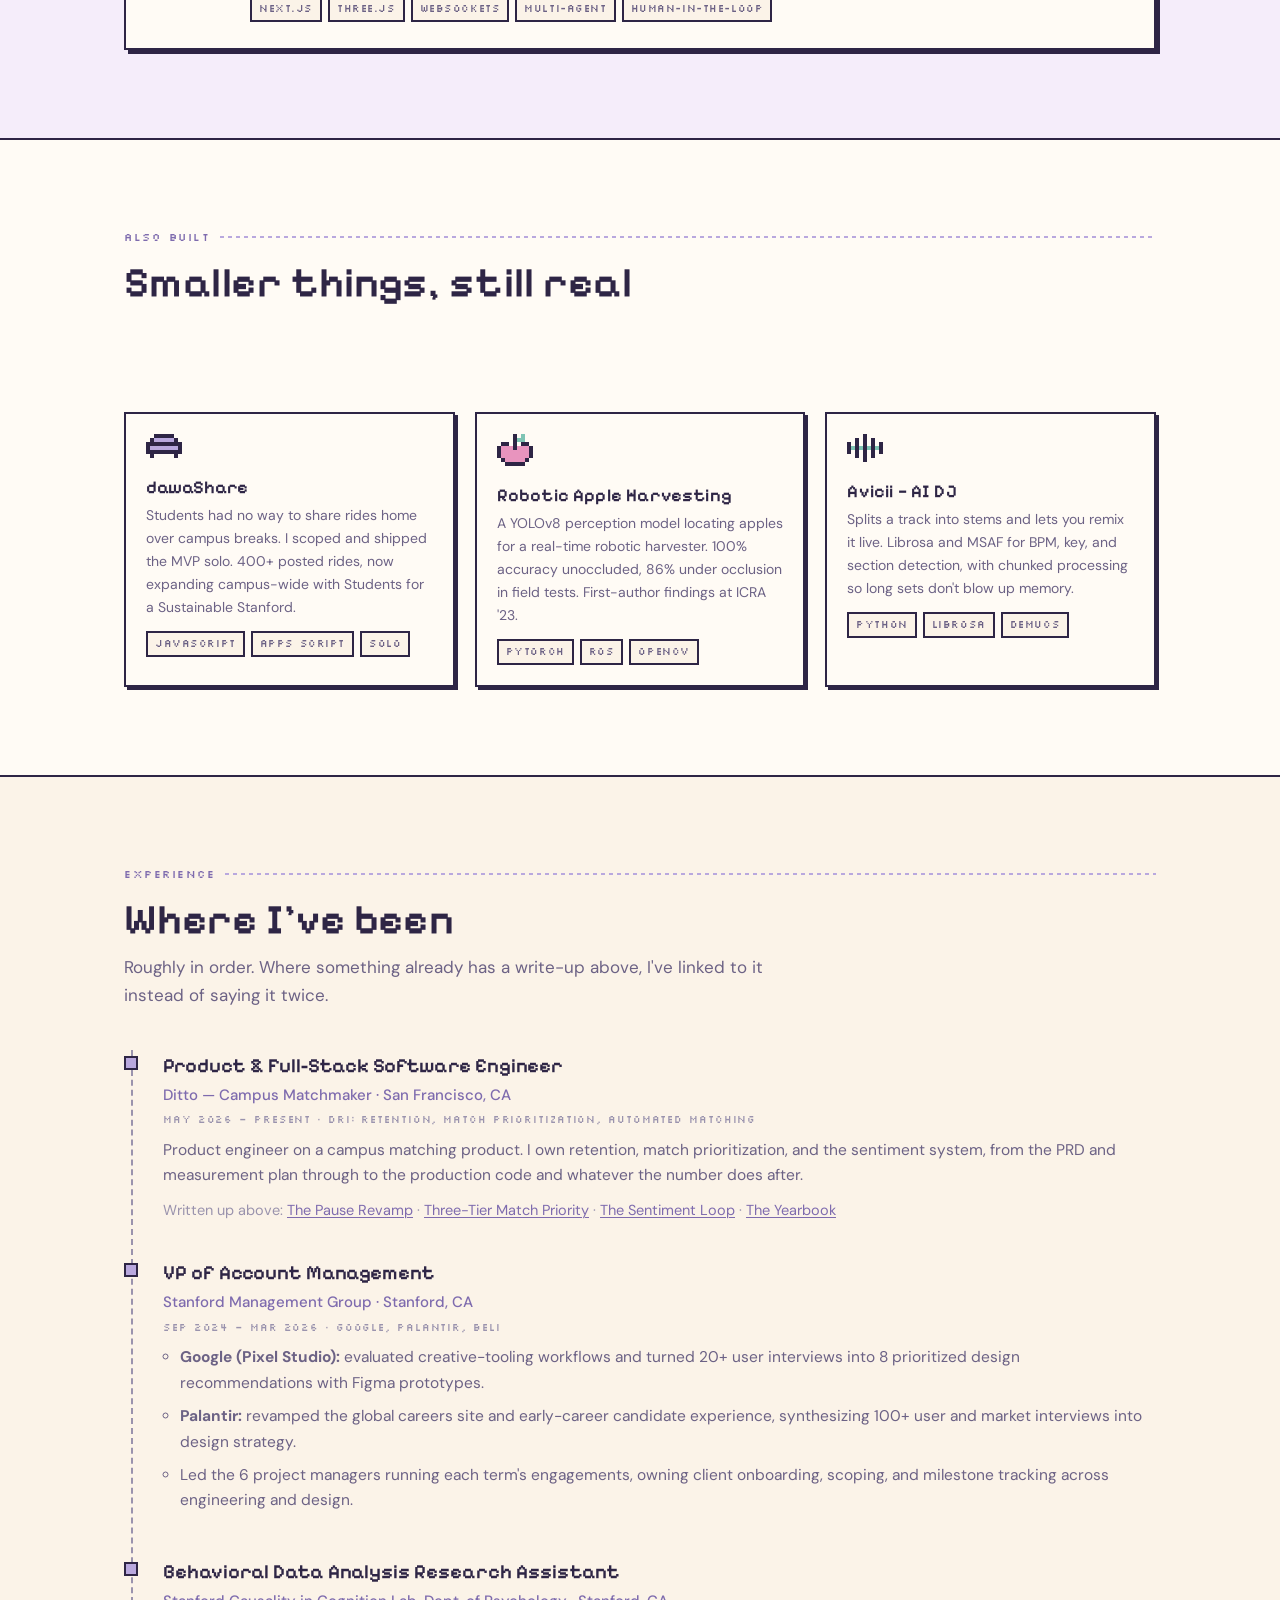
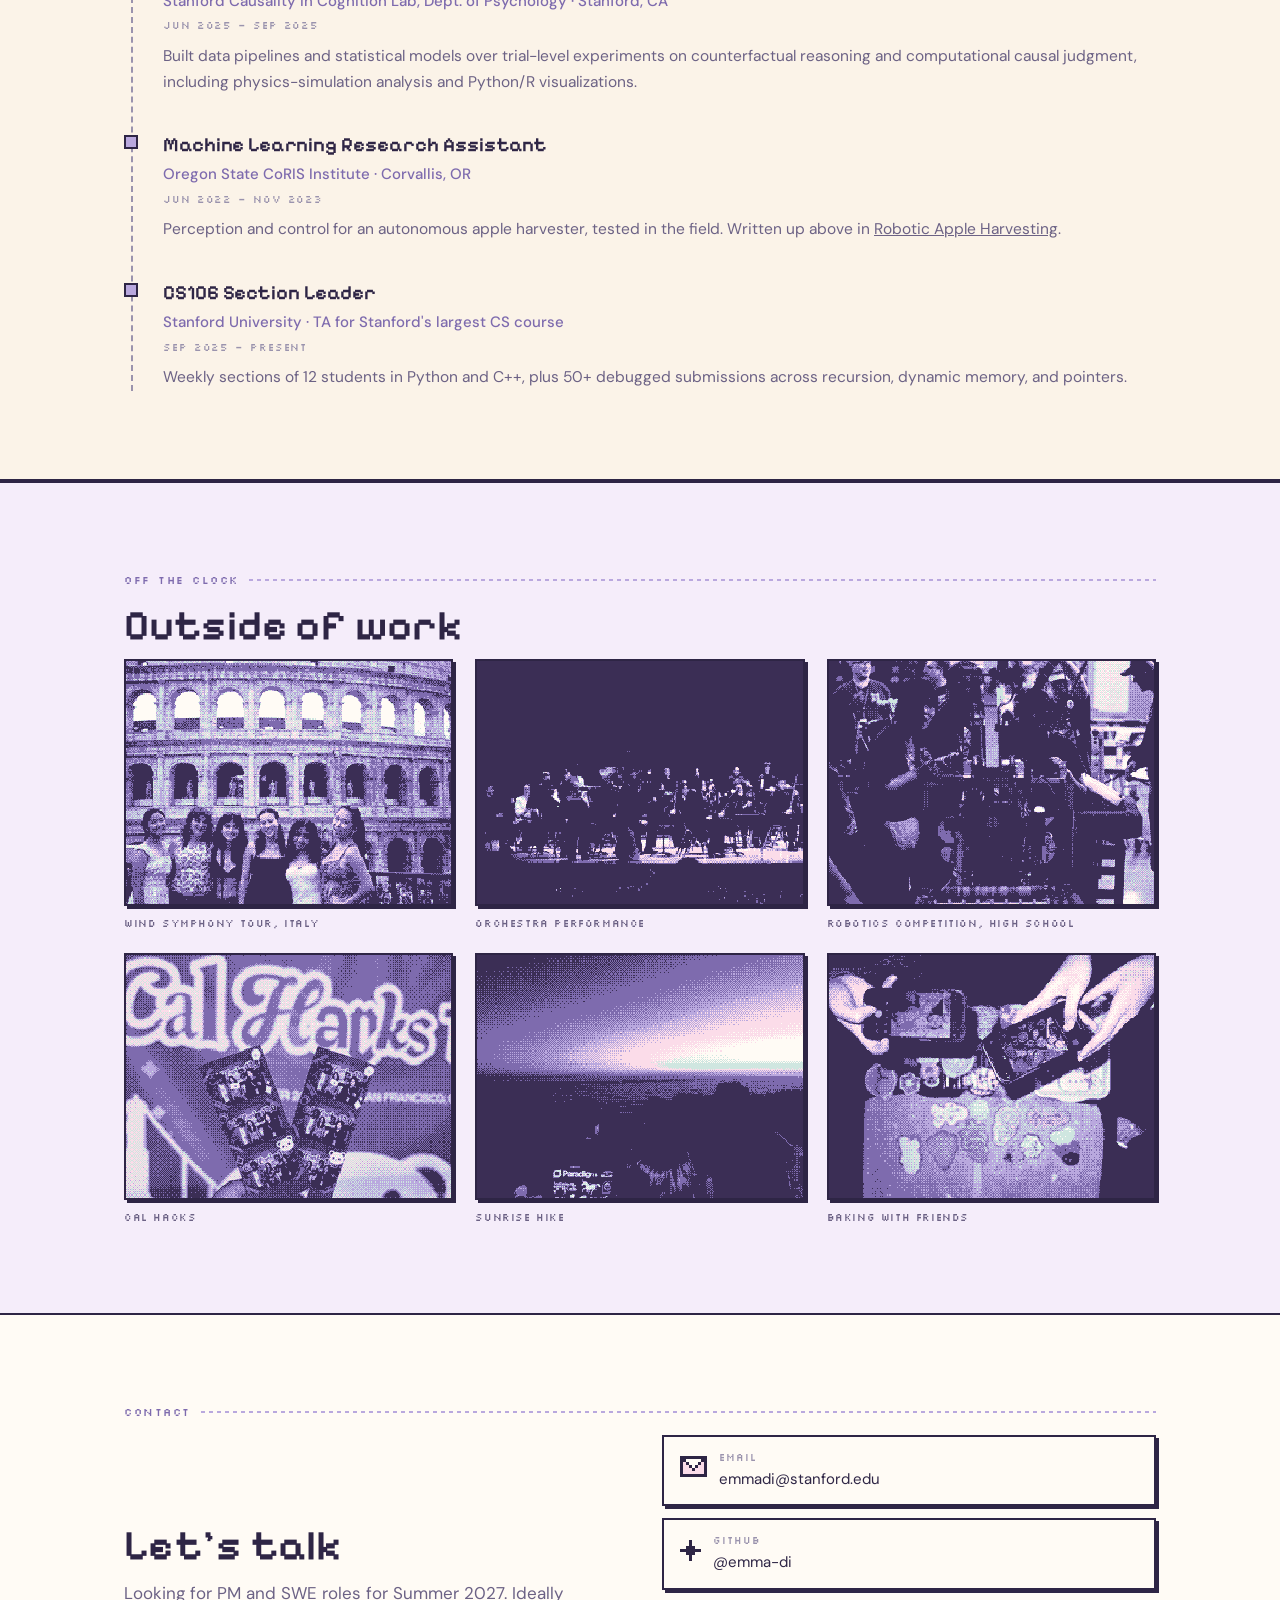
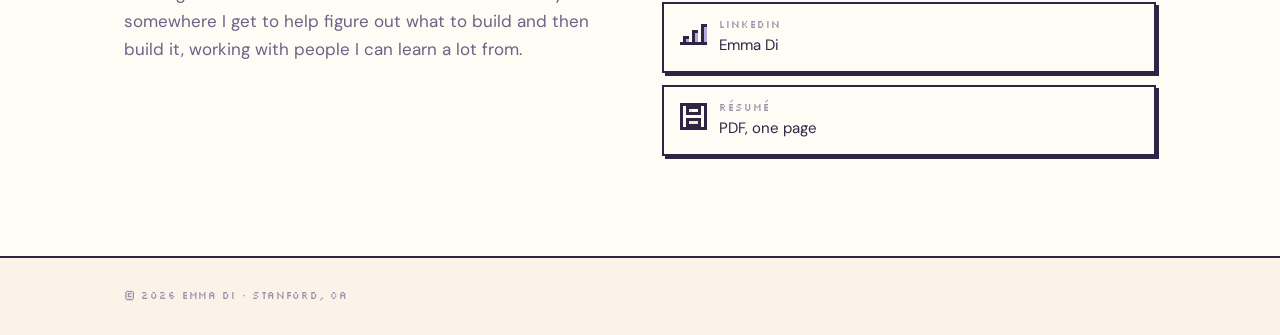
==== commit 1c75a730: "Reword the bulletin board lede Co-Authored-By: Claude Opus 5 <noreply@anthropic.com>" ====
--- a/index.html
+++ b/index.html
@@ -654,7 +654,7 @@
         <p class="eyebrow reveal">Bulletin board</p>
         <h2 class="section-title reveal">Leave me a note</h2>
         <p class="section-lede reveal">
-          If you made it this far, say hi. Notes go up right away.
+          Hi!! glad that you made it so far 🙂
         </p>
 
         <div class="board reveal">
